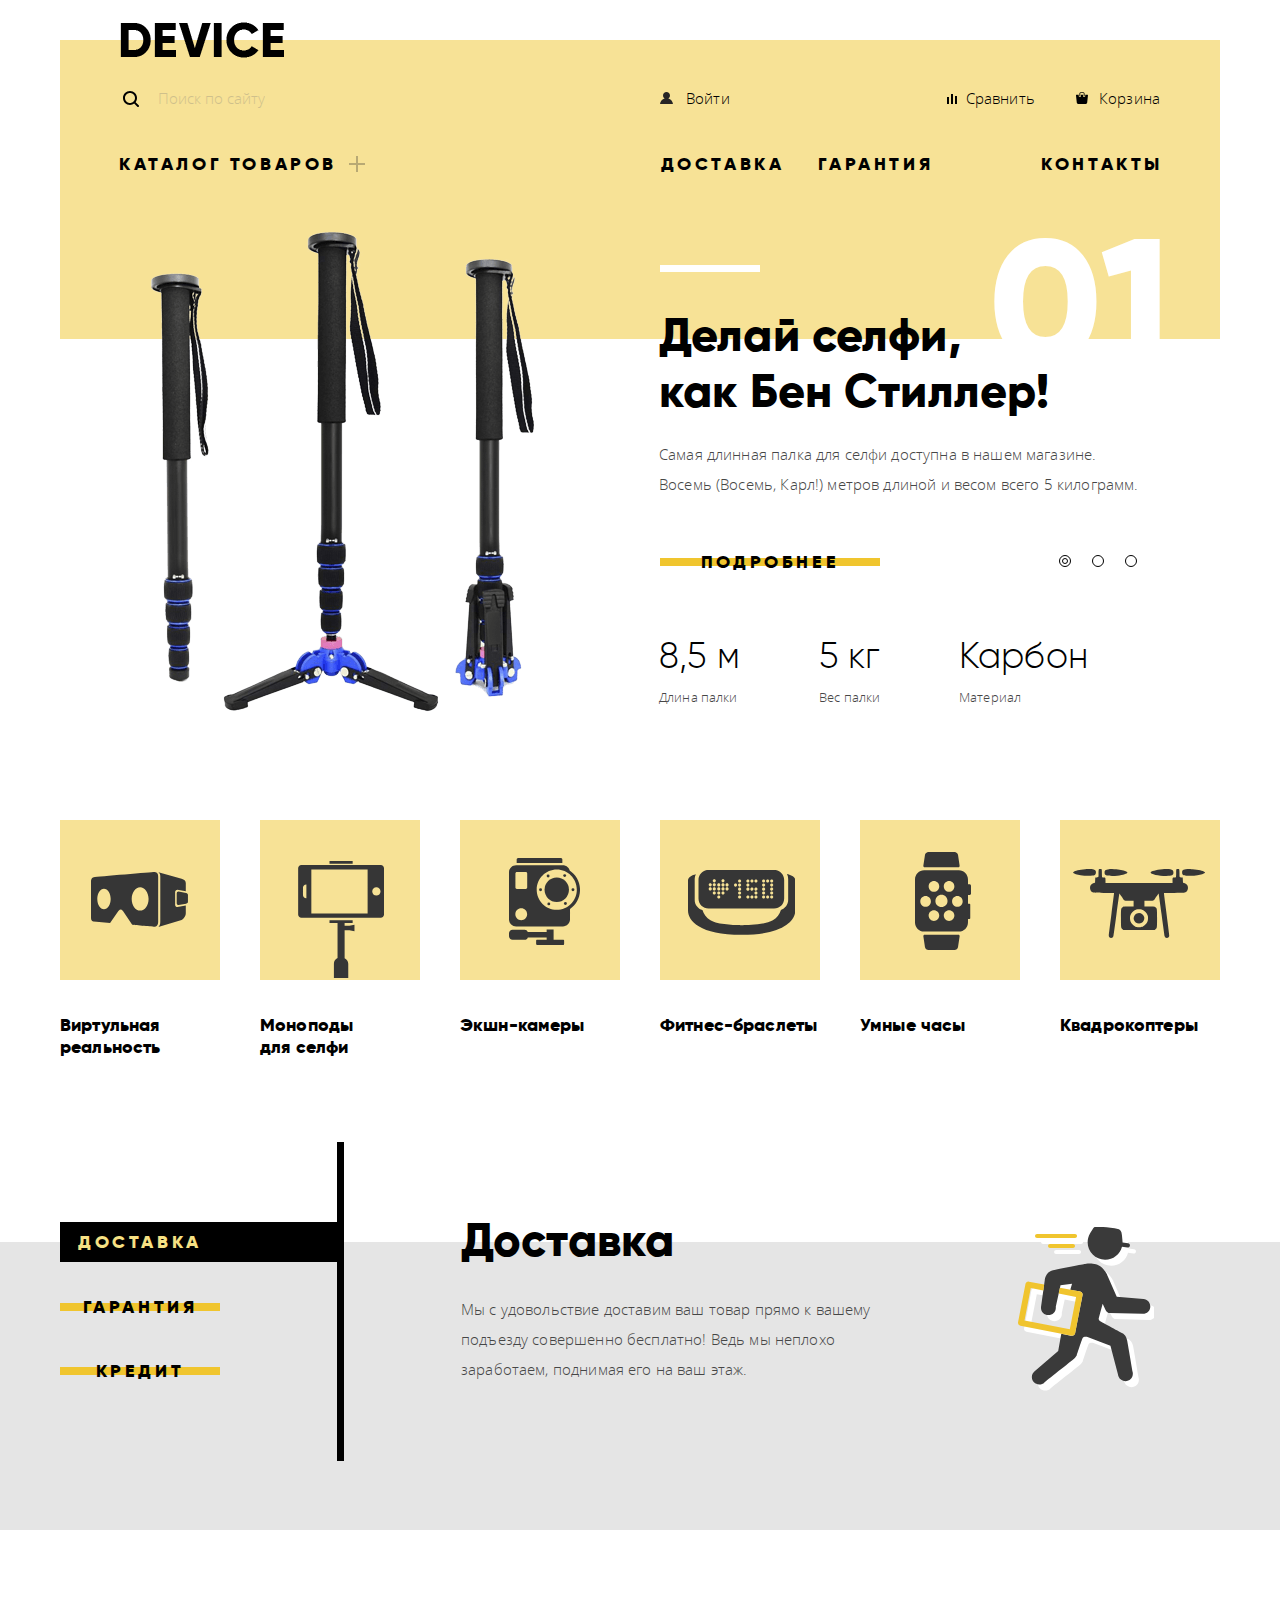
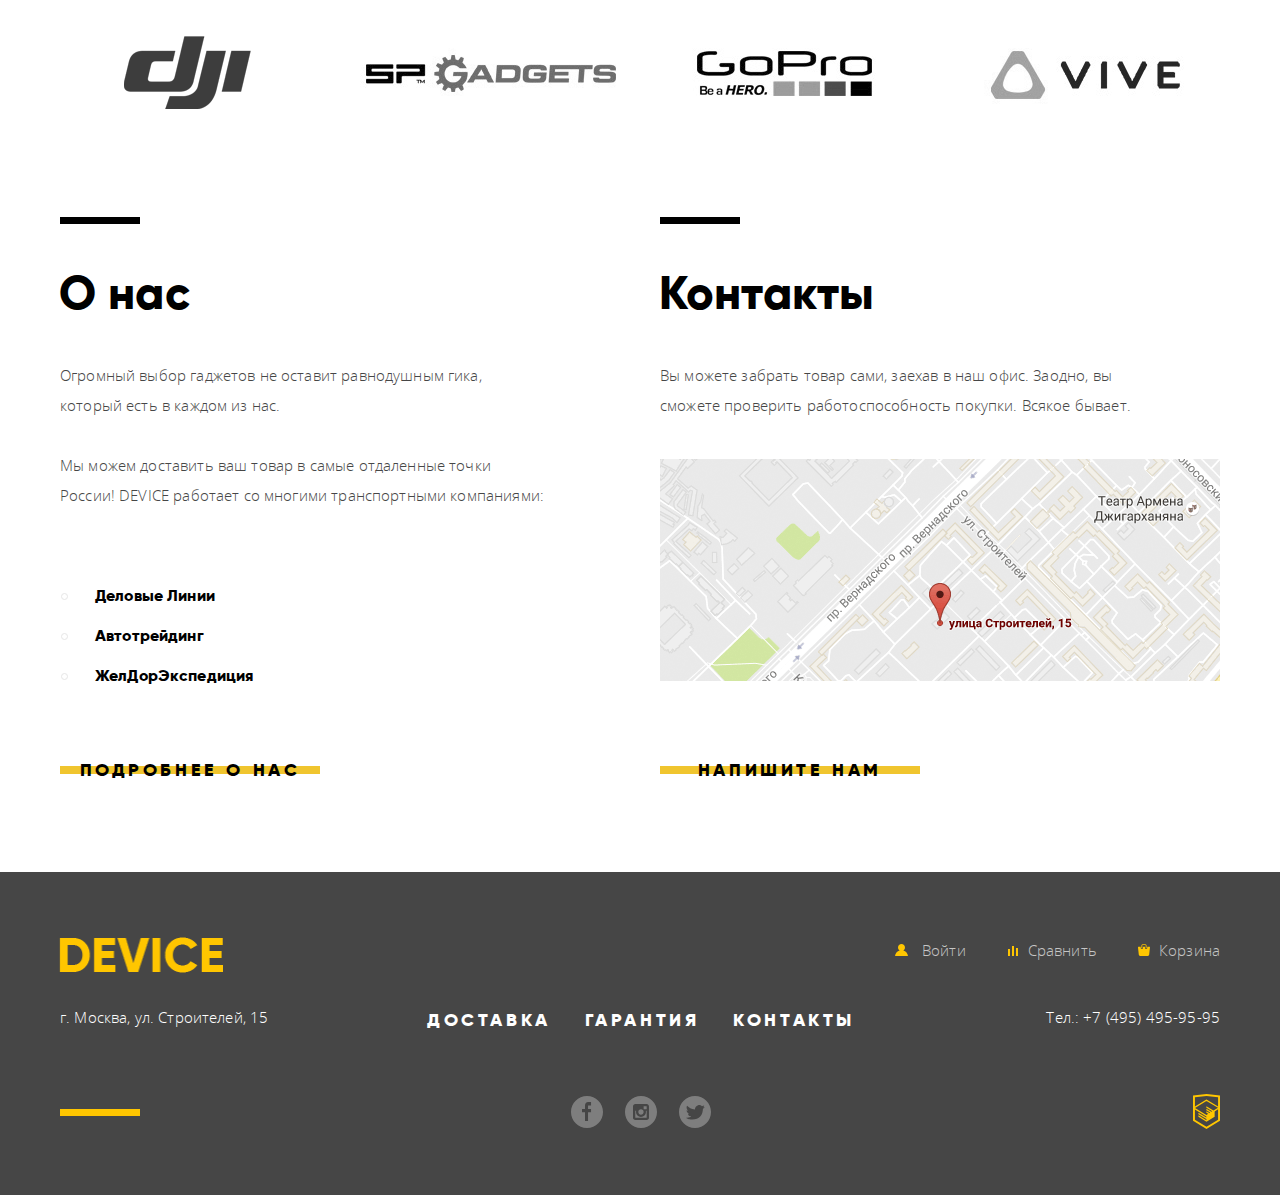
==== index.html @ 1c67ff30 "Merge branch 'master' of https://github.com/el-tumakov/301675-device" ====
<!DOCTYPE html>
<html lang="ru">
  <head>
    <meta charset="utf-8">
    <title>HTML Academy: Девайс</title>
    <link href="css/normalize.css" rel="stylesheet">
    <link href="css/style.css" rel="stylesheet">
  </head>
  <body>
  	<header class="main-header">
  		<div class="container">
  			<div class="logo-title">
  				<a><img src="img/logo.png" width="164" height="36" alt="Логотип компании Device"></a>
  			</div>
	  		<nav class="main-navigation">
	  			<div class="search-wrap">
		  			<form class="search" action="https://echo.htmlacademy.ru" method="post">
		  					<label class="search-label" for="search"><span class="visually-hidden ">Поиск по сайту</span></label>
		  					<input id="search" type="search" name="search" value="" placeholder="Поиск по сайту">
		  					<button class="button-search" type="submit">Найти</button>
		  			</form>
		  		</div>
	  			<ul class="user-menu">
	  				<li><a class="user-menu-link login-in" href="#">Войти</a></li>
	  				<li><a class="user-menu-link compare" href="#">Сравнить</a></li>
	  				<li><a class="user-menu-link basket" href="#">Корзина</a></li>
	  			</ul>
	  			<ul class="site-menu">
            <li class="site-menu-catalog">
              <a class="site-menu-link" href="#">Каталог товаров</a>
              <div class="submenu-wrap">
	              <ul class="submenu">
	                <li class="submenu-item submenu-item-vr">
	                  <a class="submenu-link" href="#">Виртульная реальность</a>
	                </li>
	                <li class="submenu-item submenu-item-fitnes">
	                  <a class="submenu-link" href="#">Фитнес браслеты</a>
	                </li>
	                <li class="submenu-item submenu-item-quadcopter">
	                  <a class="submenu-link" href="#">Квадрокоптеры</a>
	                </li>
	                <li class="submenu-item submenu-item-selfie">
	                  <a class="submenu-link" href="catalog.html">Моноподы для селфи</a>
	                </li>
	                <li class="submenu-item submenu-item-watch">
	                  <a class="submenu-link" href="#">Умные часы</a>
	                </li>
	                <li class="submenu-item submenu-item-camera">
	                  <a class="submenu-link" href="#">Экшн-камеры</a>
	                </li>
	              </ul>
	            </div>
	  				</li>
	  				<li><a class="site-menu-link" href="#">Доставка</a></li>
	  				<li><a class="site-menu-link" href="#">Гарантия</a></li>
	  				<li><a class="site-menu-link" href="#">Контакты</a></li>
	  			</ul>
	  		</nav>
	  	</div>
  	</header>
  	<main>
  		<div class="container">
	  		<h1 class="visually-hidden">Магазин электронных товаров Device</h1>
	  		<section class="slider">	  			
	  			<input class="visually-hidden slider-selfie-radio" type="radio" id="slider-selfie" name="slider-radio" checked>
	  			<input class="visually-hidden slider-fitness-radio" type="radio" id="slider-fitness" name="slider-radio">
	  			<input class="visually-hidden slider-quadcopter-radio" type="radio" id="slider-quadcopter" name="slider-radio">
	  			<div class="slider-controls">
		  			<label class="slider-selfie-label" for="slider-selfie">Монопод дял селфи</label>
	          <label class="slider-fitness-label" for="slider-fitness">Фитнес браслет</label>
	          <label class="slider-quadcopter-label" for="slider-quadcopter">Квадрокоптер</label>
          </div>
	  			<div class="slider-wrap slider-selfie">
		  			<h2 class="visually-hidden">Монопод для селфи</h2>
		  			<div class="slider-img ">
		  				<img class="slider-selfie-img" src="img/slider-1.png" width="384" height="486" alt="Монопод для селфи">
		  			</div>
		  			<div class="slider-content">
			 				<p class="slider-title">Делай селфи, <br>как Бен Стиллер!</p>
			 				<p class="slider-description">Самая длинная палка для селфи доступна в нашем магазине. Восемь (Восемь, Карл!) метров длиной и весом всего 5 килограмм.</p>
			  			<a class="button slider-more" href="#">Подробнее</a>
		  				<table class="slider-table">
		  					<tr class="slider-table-features">
		  						<td>8,5 м</td>
		  						<td>5 кг</td>
		  						<td>Карбон</td>
		  					</tr>
		  					<tr class="slider-table-title">
		  						<th>Длина палки</th>
		  						<th>Вес палки</th>
		  						<th>Материал</th>
		  					</tr>
		  				</table>
		  			</div>
		  		</div>
	  			<div class="slider-wrap slider-fitness">
		  			<h2 class="visually-hidden">Фитнесбраслет</h2>
		  			<div class="slider-img">
		  				<img class="slider-fitness-img" src="img/slider-2.png" width="345" height="485" alt="Фитнесбраслет">
		  			</div>
		  			<div class="slider-content">
		  				<p class="slider-title">Худеем <br>правильно!</p>
		  				<p class="slider-description">Мотивирующие фитнес-браслеты помогут найти в себе силы <br>не пропускать занятия и соблюдать диету.</p>
		  				<a class="button slider-more" href="#">Подробнее</a>
		  				<table class="slider-table">
		  					<tr class="slider-table-features">
		  						<td>48 часов</td>
		  					</tr>
		  					<tr class="slider-table-title">
		  						<th>Без подзарядки</th>
		  					</tr>
		  				</table>
		  			</div>
		  		</div>
	  			<div class="slider-wrap slider-quadcopter">
	  				<h2 class="visually-hidden">Квадрокоптер</h2>
	  				<div class="slider-img">
	  					<img class="slider-quadcopter-img" src="img/slider-3.png" width="526" height="334" alt="Квадрокоптер">
	  				</div>
	  				<div class="slider-content">
	  					<p class="slider-title">Пархает как бабочка, жалит как пчела!</p>
	  					<p class="slider-description">Этот обычный, на первый взгляд, квадрокоптер оснащен <br>мощным лазером, замаскированным под стандартную камеру.</p>
	  					<a class="button slider-more" href="#">Подробнее</a>
	  					<table class="slider-table">
	  						<tr class="slider-table-features">
	  							<td>800 м</td>
	  							<td>50 м</td>
	  						</tr>
	  						<tr class="slider-table-title">
	  							<th>Дальность полета</th>
	  							<th>Радиус поражения</th>
	  						</tr>
	  					</table>
	  				</div>
	  			</div>
	  		</section>
	  		<section class="popular">
	  			<h2 class="visually-hidden">Популярные товары</h2>
	  			<ul class="popular-list">
	  				<li><a class="popular-item popular-vr" href="#">Виртульная реальность</a></li>
	  				<li><a class="popular-item popular-selfie" href="catalog.html">Моноподы <br>для селфи</a></li>
	  				<li><a class="popular-item popular-camera" href="#">Экшн-камеры</a></li>
	  				<li><a class="popular-item popular-fitness" href="#">Фитнес-браслеты</a></li>
	  				<li><a class="popular-item popular-watch" href="#">Умные часы</a></li>
	  				<li><a class="popular-item popular-quadcopter" href="#">Квадрокоптеры</a></li>
	  			</ul>
	  		</section>
	  	</div>
	  	<section class="service">
	  		<div class="container">
		 			<h2 class="visually-hidden">Услуги</h2>
		 			<div class="service-wrap">
		 				<input class="visually-hidden service-delivery-radio" type="radio" id="service-delivery" name="service-radio" checked>
	  				<input class="visually-hidden service-warrantly-radio" type="radio" id="service-warrantly" name="service-radio">
	  				<input class="visually-hidden service-credit-radio" type="radio" id="service-credit" name="service-radio">
	  				<div class="service-list-wrap">
		  				<ul class="service-list">
			  				<li class="service-delivery-item"><label class="button delivery-link" for="service-delivery">Доставка</label></li>
		          	<li class="service-warrantly-item"><label class="button warrantly-link" for="service-warrantly">Гарантия</label></li>
		          	<li class="service-credit-item"><label class="button credit-link" for="service-credit">Кредит</label></li>
	          	</ul>
	          </div>
				 		<div class="service-content">
					 		<div class="delivery">
				  			<h3 class="service-title">Доставка</h3>
				 				<p class="service-text">Мы с удовольствие доставим ваш товар прямо к вашему подъезду совершенно бесплатно! Ведь мы неплохо заработаем, поднимая его на ваш этаж.</p>
				 			</div>
					  	<div class="warrantly">
				 				<h3 class="service-title">Гарантия</h3>
				 				<p class="service-text">Если из-за возгарания купленного у нас товара у вас сгорит дом — не переживайте, мы выдадим вам новый. <br>Товар, не дом, конечно же.</p>
				 			</div>
					  	<div class="credit">
				 				<h3 class="service-title">Кредит</h3>
				  			<p class="service-text">Залезть в долговую яму стало проще! Кредитные консультанты подберут для вас наиболее выгодные условия кредита. Выгодные для нашего банка, разумеется.</p>
				  		</div>
				  	</div>
			  	</div>
		  	</div>
			</section>
  		<section class="brands container">
	  			<ul class="brands-list">
	  				<li class="brands-item">
	  					<a class="brands-link" href="#">
	  						<img class="brands-img" src="img/brand-1.png" width="260" height="100" alt="Логотип 1 - черно-белый">
	  						<img class="brands-img" src="img/brand-1-hover.png" width="260" height="100" alt="Логотип 1 - цветной">
	  					</a>
	  				</li>
	  				<li class="brands-item">
	  					<a class="brands-link" href="#">
	  						<img class="brands-img" src="img/brand-2.png" width="260" height="100" alt="Логотип 2 - черно-белый">
	  						<img class="brands-img" src="img/brand-2-hover.png" width="260" height="100" alt="Логотип 2 - цветной">
	  					</a>
	  				</li>
	  				<li class="brands-item">
	  					<a class="brands-link" href="#">
	  						<img class="brands-img" src="img/brand-3.png" width="260" height="100" alt="Логотип 3 - черно-белый">
	  						<img class="brands-img" src="img/brand-3-hover.png" width="260" height="100" alt="Логотип 3 - цветной">
	  					</a>
	  				</li>
	  				<li class="brands-item">
	  					<a class="brands-link" href="#">
	  						<img class="brands-img" src="img/brand-4.png" width="260" height="100" alt="Логотип 4 - черно-белый">
	  						<img class="brands-img" src="img/brand-4-hover.png" width="260" height="100" alt="Логотип 4 - цветной">
	  					</a>
	  				</li>
	  			</ul>
  		</section>
  		<div class="container info">
  			<div class="about-wrap">
		  		<section class="about">
		  			<h2 class="info-title">О нас</h2>
		  			<p class="info-text">Огромный выбор гаджетов не оставит равнодушным гика, который есть в каждом из нас.</p>
		  			<p class="info-text">Мы можем доставить ваш товар в самые отдаленные точки России! DEVICE работает со многими транспортными компаниями:</p>
		  			<ul class="transport-list">
		  				<li>Деловые Линии</li>
		  				<li>Автотрейдинг</li>
		  				<li>ЖелДорЭкспедиция</li>
		  			</ul>
		  			<a class="button info-button" href="#">Подробнее о нас</a>
		  		</section>
		  	</div>
		  	<div class="contacts-wrap">
		  		<section class="contacts">
		  			<h2 class="info-title">Контакты</h2>
		  			<p class="info-text">Вы можете забрать товар сами, заехав в наш офис. Заодно, вы сможете проверить работоспособность покупки. Всякое бывает.</p>
		  			<a class="contacts-map" href="https://yandex.ru/maps"><img src="img/map.png" width="560" height="222" alt="Местоположение магазина на карте"></a>
		  			<a class="button info-button" href="#">Напишите нам</a>
		  		</section>
		  	</div>
	  	</div>
  	</main>
  	<footer class="main-footer">
  		<div class="container">
  			<div class="footer-top">
  				<div class="logo-title">
		  			<a><img src="img/logo-footer.png" width="164" height="36" alt="Логотип компании Device"></a>
		  		</div>
		  		<ul class="footer-user-menu">
		  				<li><a class="footer-login-link" href="#">Войти</a></li>
		  				<li><a class="footer-compare" href="#">Сравнить</a></li>
		  				<li><a class="footer-basket" href="#">Корзина</a></li>
		  		</ul>
		  	</div>
				<div class="footer-middle">	
		  		<p class="footer-contacts">г. Москва, ул. Строителей, 15</p>
		  		<ul class="footer-menu">
		  			<li><a href="#">Доставка</a></li>
		  			<li><a href="#">Гарантия</a></li>
		  			<li><a href="#">Контакты</a></li>
		  		</ul>
		  		<p class="footer-phone">Тел.: +7 (495) 495-95-95</p>
		  	</div>
		  	<div class="footer-bottom">
		  		<ul class="footer-social">
		  			<li><a class="social-button social-fb" href="#"><span class="visually-hidden">Фейсбук</span></a></li>
		  			<li><a class="social-button social-instagramm" href="#"><span class="visually-hidden">Инстагр</span></a></li>
		  			<li><a class="social-button social-twitter" href="#"><span class="visually-hidden">Твиттер</span></a></li>
		  		</ul>
		  		<a class="copyright" href="https://htmlacademy.ru/intensive/htmlcss"><img class="copyright" src="img/logo-html.svg" width="27" height="35" alt="Логотип HTML Academy"></a>
		  	</div>
		  </div>
	  </footer>
  	<section class="popup write-us">
  		<h2 class="visually-hidden">Обратная связь</h2>
  			<form class="write-us-form">
  				<p class="write-us-item">
  					<label for="name">Ваше имя:</label>
  					<input id="name" type="text" name="name" value="" placeholder="Представьтесь, пожалуйста">
  				</p>
  				<p class="write-us-item">
  					<label for="e-mail">Ваш e-mail:</label>
  					<input id="e-mail" type="email" name="email" value="" placeholder="Для отправки ответа">
  				</p>
  				<p class="write-us-item write-us-textarea">
  					<label for="content">Текст письма:</label>
  					<textarea id="content" name="content" placeholder="В свободной форме"></textarea>
  				</p>
  				<button class="button" type="submit"><span>Отправить</span></button>
  			</form>
  		<button class="popup-close"><span class="visually-hidden">Закрыть</span></button>
  	</section>
  	<section class="popup map">
  		<img class="map-fullsize" src="img/map-big.jpg" width="960" height="559" alt="Местоположение магазина на карте">
  		<button class="popup-close"><span class="visually-hidden">Закрыть</span></button>
  	</section>
  </body>
</html>
---- css/style.css ----
@font-face {
	font-family: "Gilroy";
	font-weight: normal;
	font-style: normal;
	src:
		local("Gilroy Light"),
		url("../fonts/gilroylight.woff2") format("woff2");
}

@font-face {
	font-family: "Gilroy";
	font-weight: 700;
	font-style: normal;
	src:
		local("Gilroy ExtraBold"),
		url("../fonts/gilroyextrabold.woff2") format("woff2");
}

@font-face {
	font-family: "Open Sans";
	font-weight: 300;
	font-style: normal;
	src:
		local("Open Sans Light"),
		url("../fonts/opensanslight.woff2") format("woff2");
}

@font-face {
	font-family: "Open Sans";
	font-weight: normal;
	font-style: normal;
	src:
		local("Open Sans"),
		url("../fonts/opensans.woff2") format("woff2");
}

html,
body {
	width: 100%;
}

body {
	margin: 0;
	padding: 0;

	font-family: "Open Sans", "Arial", sans-serif;
	font-size: 15px;
	line-height: 30px;
	letter-spacing: 0.01em;
	color: #464646;
	font-weight: 300;

	background-color: #ffffff;
}

a {
	text-decoration: none;
}

.visually-hidden:not(:focus):not(:active),
input[type="checkbox"].visually-hidden,
input[type="radio"].visually-hidden {
  position: absolute;

  width: 1px;
  height: 1px;
  margin: -1px;
  border: 0;
  padding: 0;

  white-space: nowrap;

  clip-path: inset(100%);
  clip: rect(0 0 0 0);
  overflow: hidden;
}

.container {
	width: 1160px;
	margin: 0 auto;
}

.content-container {
	width: 1040px;
	margin: 0 auto;
}

.main-header {
	margin-top: 22px;
	margin-left: 10px;
	margin-right: 10px;
}

.main-navigation {
	display: flex;
	flex-wrap: wrap;
	justify-content: space-between;
	align-items: flex-start;
	align-content: flex-start;
	min-height: 168px;
	padding: 0 60px;

	line-height: 36px;
	color: black;

	background-color: #f7e296;
}

.logo-title {
	width: 164px;
	height: 36px;
	margin-left: 60px;
}

.main-header .logo-title::before {
	content: "";

	position: absolute;
	z-index: -1;

	width: 1160px;
	height: 18px;
	margin-top: 18px;
	margin-left: -60px;

	background-color: #f7e296;
}

.logo-title a:hover {
	opacity: 0.6;
}

.logo-title a:active {
	opacity: 0.3;
}

.search-wrap {
	position: relative;

	display: flex;
	align-items: center;
	width: 440px;
	margin-top: 15px;
}

.search {
	position: relative;
}

.search-label::before {
	content: "";

	position: absolute;
	top: 18px;

	width: 16px;
	height: 16px;
	margin-right: 20px;
	margin-left: 3px;
	padding: 0;

	line-height: 36px;

	background-image: url("../img/search.svg");
	background-repeat: no-repeat;
}

.button-search::after {
	content: "";

	position: absolute;
	bottom: 0;
	left: 0;

	width: 99%;
	height: 2px;

	background-color: #000000;
}

.search input {
	width: 312px;
	height: 49px;
	margin-left: 38px;
	padding: 0;

	font: inherit;

	background-color: transparent;
	border: 0;
	outline: 0;
	opacity: 0.3;
}

.search input:hover {
	opacity: 0.6;
}

.search input:focus {
	opacity: 1;
}

.button-search {
	display: none;
	width: 85px;
	height: 49px;

	font: inherit;
	line-height: 36px;
	color: #000000;

	background-color: transparent;
	border: 2px solid #000000;
	cursor: pointer;
}

.button-search:hover {
	color: #ffffff;

	background-color: #000000;
}

.button-search:active {
	color: rgba(255, 255, 255, 0.3);
}

.search input:focus + .button-search {
	display: inline-block;

	vertical-align: top;
}

.user-menu,
.site-menu,
.submenu {
	list-style: none;
}

.user-menu {
	display: flex;
	flex-wrap: wrap;
	align-items: center;
	width: 500px;
	margin-top: 22px;
	margin-bottom: 0;
	padding: 0;
}

.user-menu li {
	position: relative;
	padding-left: 26px;
	margin-right: 38px;
}

.user-menu li:first-child {
	margin-right: auto;
	margin-left: 0;
}

.user-menu li:last-child {
	margin-right: 0;
}

.user-menu .user-item-exit {
	padding: 0;
	margin-left: -38px;
	margin-right: auto;
}

.login-in::before,
.compare::before,
.basket::before {
	content: "";

	position: absolute;

	width: 13px;
	height: 13px;

	background-repeat: no-repeat;
}

.login-in::before {
	top: 12px;
	left: 0;

	background-image: url("../img/user.svg");
}

.compare::before {
	top: 14px;
	left: 7px;

	background-image: url("../img/compare.svg");
}

.basket::before {
	top: 12px;
	left: 3px;

	background-image: url("../img/cart.svg");
}

.login-out {
	opacity: 0.3;
}

.site-menu {
	display: flex;
	flex-wrap: wrap;
	flex-basis: 1040px;
	width: 1040px;
	margin-top: 24px;
	padding: 0;
}

.site-menu .site-menu-catalog {
	position: relative;

	margin-left: -1px;
	margin-right: auto;
}

.site-menu > li {
	margin-right: 34px;
}

.site-menu > li:last-child {
	margin-left: 74px;
	margin-right: -3px;
}

.site-menu-link {
	font-family: "Gilroy", "Arial", sans-serif;
	font-size: 18px;
	line-height: 1.2;
	letter-spacing: 0.2em;
	color: #000000;
	font-weight: 700;
	text-transform: uppercase;
	text-align: end;
}

/*Решил нарисовать, а то знак плюса по-разному в браузерах отображается*/
.site-menu-catalog a::before,
.site-menu-catalog a::after {
	content: "";

	position: absolute;
	top: 10px;
	right: -28px;

	width: 16px;
	height: 16px;
	background-image: linear-gradient(
		to bottom,
		transparent 7px,
		#b8a974 7px,
		#b8a974 9px,
		transparent 9px);
}

.site-menu-catalog a::after {
	transform: rotate(90deg);
}

.submenu-wrap {
	position: absolute;
	left: -59px;

	display: none;
	width: 1160px;
	min-height: 157px;
	padding: 0;

	background-color: #f7e296;
	overflow: hidden;
}

.submenu {
	display: flex;
	flex-wrap: wrap;
	align-content: flex-start;
	width: 640px;
	margin-top: 15px;
	padding-left: 60px;
}

.submenu-item-vr,
.submenu-item-selfie,
.submenu-item-camera {
	width: 240px;
}

.submenu-item-fitnes,
.submenu-item-watch {
	width: 200px;
}

.user-menu-link,
.site-menu-link,
.submenu-link {
	color: #000000;
}

.user-menu-link:hover,
.site-menu-link:hover,
.submenu-link:hover {
	opacity: 0.6;
}

.user-menu-link:active,
.site-menu-link:active,
.submenu-link:active {
	opacity: 0.3;
}

.site-menu-catalog:hover .submenu-wrap,
.site-menu-link:focus + .submenu-wrap {
	z-index: 1;

	display: block;
}

.page-title,
.slider-title,
.service-title,
.info-title,
.info h2 {
	font-family: "Gilroy", "Arial", sans-serif;
	font-size: 47px;
	line-height: 1.2;
	color: #000000;
	font-weight: 700;
}

.slider {
	position: relative;
	width: 1160px;
	min-height: 508px;
}

.slider::before {
	content: "";

	position: absolute;
	z-index: -1;

	width: 1160px;
	height: 113px;

	background-color: #f7e296;
}

.slider::after {
	content: "";

	position: absolute;
	top: 39px;
	right: 460px;

	width: 100px;
	height: 7px;

	background-color: #ffffff;
}

.slider-wrap {
	display: none;
	align-items: flex-start;
}

.slider-selfie::before,
.slider-fitness::before,
.slider-quadcopter::before {
	position: absolute;
	top: -13px;
	right: 46px;
	z-index: -1;

	font-family: "Gilroy", "Arial", sans-serif;
	font-size: 179.2px;
	line-height: 179.2px;
	letter-spacing: 0.01em;
	color: #ffffff;
	font-weight: 700;
}

.slider-selfie::before {
	content: "01"
}

.slider-fitness::before {
	content: "02"
}

.slider-quadcopter::before {
	content: "03"
}

.slider-img {
	width: 599px;
}

.slider-selfie-img {
	width: 384px;
	height: 486px;
	margin-top: 2px;
	margin-left: 90px;
}

.slider-fitness-img {
	width: 345px;
	height: 485px;
	margin-top: 14px;
	margin-left: 116px;
}

.slider-quadcopter-img {
	width: 526px;
	height: 334px;
	margin-top: 67px;
	margin-left: 31px;
}

.slider-content {
	width: 560px;
}

.slider-title {
	margin-top: 81px;
	margin-bottom: 0;
}

.slider-description {
	width: 481px;
	margin-top: 19px;
	margin-bottom: 0;
	padding: 0;
}

.button {
	display: inline-block;
	min-height: 30px;
	padding-top: 10px; 

	font-family: "Gilroy", "Arial", sans-serif;
	font-size: 18px;
	line-height: 1.2;
	letter-spacing: 0.2em;
	color: #000000;
	font-weight: 700;
	text-transform: uppercase;
	text-align: center;
	vertical-align: top;

	background-image: linear-gradient(to bottom, 
		transparent 40%, 
		#f0c52e 40%, 
		#f0c52e 60%, 
		transparent 60%);
}

.button:hover {
	background: #f0c52e;
}

.button:active {
	color: rgba(0, 0, 0, 0.3);
}

.slider-more {
	min-width: 220px;
	margin-top: 43px;
	margin-left: 1px;
}

.slider-table {
	margin-top: 53px;
	margin-bottom: 0;

	border-collapse: collapse;
}

.slider-table-features {
	font-family: "Gilroy", "Arial", sans-serif;
	font-size: 36px;
	line-height: 1.2;
	color: #000000;
	font-weight: normal;
}

.slider-table-features td {
	width: 160px;
	padding: 0;
}

.slider-table-features td:nth-child(2) {
	width: 140px;
}


.slider-table-title th {
	padding: 9px 0 0 0;

	font-size: 13px;
	line-height: 20px;
	font-weight: 300;
	text-align: left;
}

.slider-controls {
	position: absolute;
	bottom: 167px;
	right: 83px;

	display: flex;
	justify-content: space-between;
	width: 78px;
}

.slider-controls label {
	position: relative;

	width: 10px;
	height: 10px;

	font-size: 0;

	background-color: transparent;
	border: 1px solid #000000;
	border-radius: 50%;
}

.slider-controls label:hover {
	cursor: pointer;
}

.slider-controls label::before {
	content: "";

	position: absolute;
	top: 2px;
	left: 2px;

	display: none;
	width: 4px;
	height: 4px;

	border: 1px solid #000000;
	border-radius: 50%;

}

.slider-selfie-radio:checked ~ .slider-controls .slider-selfie-label::before,
.slider-fitness-radio:checked ~ .slider-controls .slider-fitness-label::before,
.slider-quadcopter-radio:checked ~ .slider-controls .slider-quadcopter-label::before {
	display: block;
}

.slider-selfie-radio:checked ~ .slider-selfie,
.slider-fitness-radio:checked ~ .slider-fitness,
.slider-quadcopter-radio:checked ~ .slider-quadcopter {
	display: flex;
}

.page-title-wrap {
	margin-left: 60px;
	margin-top: 32px;
}

.page-title {
	margin-bottom: 0;
}

.breadcrumbs {
	display: flex;
	margin-top: 16px;
	margin-bottom: 0;
	padding: 0;

	list-style: none;
}

.breadcrumbs li {
	position: relative;

	margin-right: 37px;
}

.breadcrumbs li:not(:first-child)::before {
	content: "";

	position: absolute;
	top: 15px;
	left: -23px;
	
	width: 4px;
	height: 4px;

	background-color: transparent;
	border-right: 1px solid #000000;
	border-bottom: 1px solid #000000;

	transform: rotate(-45deg);
}

.breadcrumbs a {
	font-size: 14px;
	line-height: 36px;
	color: rgba(0, 0, 0, 0.3);
	font-weight: 300;
}

.breadcrumbs a:hover {
	color: rgba(0, 0, 0, 0.6);
}

.breadcrumbs a:active {
	color: rgba(0, 0, 0, 0.1);
}

.box-title {
	margin: 0;

	font-family: "Gilroy", "Arial", sans-serif;
	font-size: 16px;
	line-height: 1.2;
	letter-spacing: 0.2em;
	color: #000000;
	font-weight: 700;
	text-transform: uppercase;
}

.catalog-wrap {
	position: relative;

	display: flex;
	min-height: 1287px;
	margin-top: 38px;
}

.catalog-wrap::before {
	content: "";

	position: absolute;
	top: 1px;
	z-index: -1;

	width: 100%;
	height: 70px;

	background-color: rgba(0, 0, 0, 0.08);
}

.filter {
	display: flex;
	flex-direction: column;
	align-items: flex-end;
	flex-grow: 1;
	flex-basis: 328px;

	background-color: rgba(0, 0, 0, 0.08);
}

.filter-wrap {
	display: flex;
	flex-direction: column;
	align-items: flex-start;
	width: 328px;
}

.filter-item {
	width: 200px;
	margin-left: 60px;
}

.filter-title-wrap {
	display: flex;
	align-items: center;
	min-height: 70px;
}

.filter-price {
	min-height: 140px;
	margin-top: 70px;
}

.filter-color {
	min-height: 285px;
}

.filter-bluetooth {
	min-height: 126px;
}

.filter-button {
	display: inline-block;
	min-height: 40px;
	min-width: 200px;
	margin-top: 31px;
	padding: 0;

	vertical-align: top;

	cursor: pointer;
}

.filter-form .filter-button:hover {
	background-color: #f0c52e;
}

.filter-line {
	height: 2px;
	margin: 0;

	background-color: #000000;
	border: none;
}

.filter-form {
	padding-right: 1px;
}

.filter-fieldset {
	margin-top: 12px;
	padding: 0;

	border: 0;
}

.fieldset-wrap {
	position: relative;

	display: flex;
	flex-direction: column;
}

.filter-input,
.filter-label {
	cursor: pointer;
}

.filter-item-title {
	position: relative;
	left: -3px;

	font-family: "Gilroy", "Arial", sans-serif;
	font-size: 18px;
	line-height: 1.2;
	color: #000000;
	font-weight: 700;
}

.filter-label {
	font: inherit;
	font-size: 14px;
	line-height: 40px;
	color: #000000;
	font-weight: 300;
}

.filter-checkbox-title,
.filter-radio-title {
	margin-left: 36px;
}

.filter-checkbox-title:first-of-type,
.filter-radio-title:first-of-type {
	margin-top: 19px;
}

.filter-checkbox-title::before {
	content: "";

	position: absolute;
	left: -4px;

	margin-top: 8px;
	width: 19px;
	height: 19px;

	background-color: transparent;
	border: 2px solid #000000;
	border-radius: 3px;
}

.filter-checkbox:checked + .filter-checkbox-title::after {
	content: "";

	position: absolute;
	left: 1px;

	margin-top: 9px;
	width: 17px;
	height: 7px;

	background-color: transparent;
	border-left: 4px solid #000000;
	border-bottom: 4px solid #000000;
	border-radius: 0px;

	transform: rotate(-45deg);
}

.filter-radio-title::before {
	content: "";

	position: absolute;
	left: -4px;

	margin-top: 6px;
	width: 17px;
	height: 17px;

	background-color: transparent;
	border: 4px solid #000000;
	border-radius: 50%;
}

.filter-radio-item:checked + .filter-radio-title::after {
	content: "";

	position: absolute;
	left: 4px;

	margin-top: 14px;
	width: 9px;
	height: 9px;

	background-color: #000000;
	border-radius: 50%;
}

.filter-checkbox-title:hover::before,
.filter-checkbox-title:hover::after,
.filter-radio-title:hover::before,
.filter-radio-title:hover::after {
	opacity: 0.6;
}

.filter-input:disabled + .filter-label {
	opacity: 0.25;
}

.catalog {
	display: flex;
	flex-direction: column;
	margin-left: 72px;
	flex-grow: 1;
	flex-basis: 760px;
}

.catalog-sort {
	display: flex;
	justify-content: space-between;
	align-items: center;
	width: 760px;
	min-height: 70px;
}

.sort-list {
	display: flex;
	flex-wrap: wrap;

	width: 560px;
	margin: 0;
	padding: 0;

	list-style: none;
}

.sort-list-link {
	font-size: 14px;
	line-height: 18px;
	color: #000000;
	font-weight: 300;
	opacity: 0.3;
}

.sort-list-link:hover {
	opacity: 0.6;
}

.sort-list-link:active {
	opacity: 1;
}

.sort-ending {
	opacity: 0.2;
}

.sort-ending:hover {
	opacity: 0.4;
}

.sort-link-current {
	opacity: 1;
}

.sort-up {
	position: relative;
	bottom: 14px;

	width: 0;
	height: 0;
	margin-right: 18px;

	border-bottom: 10px solid #000000;
	border-left: 6px solid transparent;
	border-right: 6px solid transparent;
}

.sort-down {
	position: relative;
	top: 15px;

	width: 0;
	height: 0;

	border-top: 10px solid #000000;
	border-left: 6px solid transparent;
	border-right: 6px solid transparent;
}

.sort-list li:not([class*="ending"]) {
	margin-right: 30px;
}

.sort-popularity {
	margin-right: 0;
}

.sort-type {
	margin-right: 0;
}

.sort-price {
	margin-left: 1;	
}

.sort-item-up {
	margin-left: auto;
}

.catalog-content {
	display: flex;
	flex-wrap: wrap;
	width: 760px;
}

.catalog-list {
	display: flex;
	flex-wrap: wrap;
	justify-content: space-between;
	padding: 0;

	list-style: none;
}

.catalog-item {
	display: flex;
	flex-wrap: wrap;
	justify-content: space-between;
	align-content: flex-start;
	width: 360px;
	margin-top: 53px;
}

.catalog-item-image {
	position: relative;
}

.catalog-item-image img {
	width: 360px;
	height: 380px;
}

.catalog-buttons-hidden {
	position: absolute;
	top: 172px;
	left: 81px;

	display: flex;
	flex-direction: column;
	justify-content: center;
	align-items: center;
	opacity: 0;
}

.catalog-buttons-hidden .button {
	min-width: 200px;
}

.catalog-item-image:hover .catalog-buttons-hidden {
	opacity: 1;
}

.catalog-item-image:hover img {
	opacity: 0.7;
}

.catalog-item h3 {
	order: 1;
	width: 280px;
	margin: 25px 0 0 0;
	line-height: 10px;
}

.catalog-item-title {
	font-family: "Gilroy", "Arial", sans-serif;
	font-size: 18px;
	line-height: 1.2;
	color: #000000;
	font-weight: 700;
}

.add-compare {
	margin-top: 6px;

	font-size: 13px;
	line-height: 36px;
	color: #000000;
	font-weight: 300;
	opacity: 0.5;
}

.add-compare:hover {
	opacity: 1;
}

.add-compare:active {
	opacity: 0.2;
}

.catalog-item-price {
	order: 2;

	margin-top: 26px;

	font-family: "Gilroy", "Arial", sans-serif;
	font-size: 16px;
	line-height: 1.2;
	color: #464646;
	font-weight: normal;
}

.pagination {
	display: flex;
	margin-top: 23px;
	margin-bottom: 77px;
	width: 760px;
}

.pagination-list {
	display: flex;
	flex-wrap: wrap;
	justify-content: space-between;
	margin: 0;
	padding: 0;
	width: 100%;
	min-height: 70px;

	list-style: none;

	background-color: #ebebeb;
}

.pagination-number {
	display: flex;
	flex-wrap: wrap;
	align-items: center;
	padding: 0;

	list-style: none;
}

.pagination-back,
.pagination-forward,
.pagination-number-list {
	display: flex;
	flex-wrap: wrap;
	justify-content: center;
	align-items: center;
	min-width: 126px;
}

.pagination a {
	font-family: "Gilroy", "Arial", sans-serif;
	font-size: 16px;
	line-height: 1.2;
	letter-spacing: 0.2em;
	font-weight: 700;
	text-transform: uppercase;
}

.pagination-number-item:not(:last-of-type) {
	margin-right: 28px;
}

.pagination-number-link {
	color: rgba(0, 0, 0, 0.3);
}

.pagination-number-link:hover {
	color: rgba(0, 0, 0, 0.6);
}

.pagination-number-link:active {
	color: #000000;
}

.pagination-back a,
.pagination-forward a{
	color: #000000;
}

.pagination-back a:active,
.pagination-forward a:active {
	color: rgba(0, 0, 0, 0.3);
}

.pagination-back:hover,
.pagination-forward:hover {
	background-color: #d9d9d9;
}

.pagination-back:active,
.pagination-forward:active {
	color: rgba(0, 0, 0, 0.3);
}

.pagination-item-current {
	color: #000000;
}

.popular {
	min-height: 250px;
}

.popular-list {
	display: flex;
	flex-wrap: wrap;
	justify-content: space-between;
	margin: 86px 0 0 0;
	padding: 0;

	list-style: none;
}

.popular-list li {
	width: 160px;
}

.popular-item {
	display: block;

	font-family: "Gilroy", "Arial", sans-serif;
	font-size: 18px;
	line-height: 1.2;
	color: #000000;
	font-weight: 700;
}

.popular-item::before {
	content: "";

	display: block;
	width: 160px;
	height: 160px;
	margin-bottom: 35px;

	background-color: #f7e296;
	background-repeat: no-repeat;
	background-position: 50% 50%;
}

.popular-vr::before {
	background-image: url("../img/popular-1.svg");
	background-position: 31px 52px;
}

.popular-selfie::before {
	background-image: url("../img/popular-2.svg");
	background-position: 38px 41px;
}

.popular-camera::before {
	background-image: url("../img/popular-3.svg");
	background-position: 49px 38px;
}

.popular-fitness::before {
	background-image: url("../img/popular-4.svg");
	background-position: 28px 50px;
}

.popular-watch::before {
	background-image: url("../img/popular-5.svg");
	background-position: 55px 32px;
}

.popular-quadcopter::before {
	background-image: url("../img/popular-6.svg");
	background-position: 13px 49px;
}

.popular-item:hover::before {
	background-color: #f0c52e;
}

.popular-item:active {
	opacity: 0.3;
}

.service {
	position: relative;
}

.service::before {
	content: "";

	position: absolute;
	top: 30px;
	z-index: -1;
	
	width: 100%;
	height: 100%;
	
	background-color: #e5e5e5;
}

.service-wrap {
	display: flex;
	min-height: 288px;
	margin-top: 142px;
}

.service-list-wrap {
	display: flex;
	flex-direction: column;
}

.service-list {
	position: relative;

	display: flex;
	flex-direction: column;
	justify-content: space-between;
	width: 280px;
	min-height: 169px;
	margin: 10px 121px 0 0;
	padding: 0;

	list-style: none;
}

.service-list::before {
	content: "";

	position: absolute;
	top: -80px;
	right: -4px;

	width: 7px;
	height: 319px;

	background-color: #000000;
}

.service-list li {
	min-height: 40px;
}

.service-list .button {
	min-width: 160px;
	vertical-align: bottom;

	text-transform: uppercase;

	cursor: pointer;
}

.service-delivery-radio:checked ~ .service-list-wrap .service-delivery-item,
.service-warrantly-radio:checked ~ .service-list-wrap .service-warrantly-item,
.service-credit-radio:checked ~ .service-list-wrap .service-credit-item {
	background-color: #000000;
}

.service-delivery-radio:checked ~ .service-list-wrap .delivery-link,
.service-warrantly-radio:checked ~ .service-list-wrap .warrantly-link,
.service-credit-radio:checked ~ .service-list-wrap .credit-link {
	color: #f7e184;

	background-color: #000000;
	background-image: none;
	opacity: 1;
}

.service-list .button:active {
	color: #f7e184;

	background-color: #000000;
	background-image: none;
	opacity: 1;
}

.delivery,
.warrantly,
.credit {
	position: relative;

	display: none;
	width: 700px;
}

.delivery::before {
	content: "";

	position: absolute;
	top: 15px;
	right: 7px;

	width: 136px;
	height: 164px;

	background-image: url(../img/delivery.svg);
	background-repeat: no-repeat;
}

.warrantly::before {
	content: "";

	position: absolute;
	top: -9px;
	right: -13px;

	width: 171px;
	height: 195px;

	background-image: url(../img/warrantly.svg);
	background-repeat: no-repeat;
}

.credit::before {
	content: "";

	position: absolute;
	top: -9px;
	right: 11px;

	width: 156px;
	height: 188px;

	background-image: url(../img/credit.svg);
	background-repeat: no-repeat;
}

.service-title {
	margin: 0;
}

.service-text {
	width: 435px;
	margin-top: 26px;
}

.service-delivery-radio:checked ~ .service-content .delivery,
.service-warrantly-radio:checked ~ .service-content .warrantly,
.service-credit-radio:checked ~ .service-content .credit {
	display: block;
}

.brands {
	min-height: 100px;
	margin-top: 124px;
}

.brands-list {
	display: flex;
	flex-wrap: wrap;
	justify-content: space-between;
	margin: 0;
	padding: 0;

	list-style: none;
}

.brands-item {
	width: 260px;
	height: 100px;
}

.brands-link {
	position: relative;

	display: block;
}

.brands-img {
	position: absolute;
}

.brands-img:last-child {
	display: none;
}

.brands-item:hover .brands-img:last-child {
	display: block;
}

.info {
	position: relative;

	display: flex;
	margin-top: 117px;
}

.about-wrap,
.contacts-wrap {
	display: flex;
	flex-direction: column;
}

.about,
.contacts {
	display: flex;
	flex-direction: column;
	align-items: flex-start;
	min-height: 549px;
}

.about {
	width: 600px;
}

.contacts {
	width: 560px;
}

.about::before,
.contacts::before {
	content: "";

	position: absolute;
	top: -24px;

	width: 80px;
	height: 7px;
	background-color: #000000;
}

.about::before {
	left: 0;
}

.contacts::before {
	left: 600px;
}

.info-title,
.info h2 {
	margin-top: 24px;
	margin-bottom: 24px;
	margin-left: -1px;
}

.about .info-text,
.info p {
	width: 485px;
}

.transport-list,
.info ul {
	margin-top: 51px;
	margin-bottom: auto;
	padding: 0;

	font-family: "Gilroy", "Arial", sans-serif;
	font-size: 16px;
	line-height: 40px;
	color: #000000;
	font-weight: 700;

	list-style: none;
}

.transport-list li {
	position: relative;

	padding-left: 35px;
}

.transport-list li::before {
	content: "";

	position: absolute;
	top: 17px;
	left: 1px;

	width: 5px;
	height: 5px;

	background-color: transparent;
	border: 1px solid #e6e6e6;
	border-radius: 50%;
}

.contacts-map {
	margin-top: 24px;
}

.info-button {
	min-width: 260px;
	margin-top: auto;
	margin-bottom: 0;
}

.main-footer {
	min-height: 323px;
	margin-top: 82px;

	color: #ffffff;

	background-color: #464646;
}

.footer {
	margin: 0;
}

.main-footer .container {
	position: relative;

	display: flex;
	flex-direction: column;
	justify-content: space-between;
	align-items: flex-start;
}

.footer-top,
.footer-middle,
.footer-bottom {
	display: flex;
	flex-wrap: wrap;
	justify-content: space-between;
	width: 100%;
}

.footer-top {
	margin-top: 60px;
}

.footer-top .logo-title {
	margin-top: 5px;
	margin-left: -1px;
}

.footer-user-menu {
	display: flex;
	flex-wrap: wrap;
	width: 700px;
	margin: 0;
	padding: 0;
}

.footer-user-menu li {
	position: relative;

	margin-right: 62px;
}

.footer-user-menu li:first-of-type {
	margin-left: auto;
}

.footer-user-menu li:last-of-type {
	margin-right: 0;
}

.footer-user-menu .footer-profile-item {
	margin-right: 20px;
}

.footer-user-menu,
.footer-menu,
.footer-social {
	list-style: none;
}

.footer-login-link,
.footer-compare,
.footer-basket {
	line-height: 36px;
	color: rgba(255, 255, 255, 0.7);
}

.footer-login-out {
	line-height: 36px;
	color: rgba(255, 255, 255, 0.3);
}

.footer-user-menu a:hover {
	color: #ffffff;
}

.footer-user-menu a:active {
	opacity: 0.3;
}

.footer-login-link::before,
.footer-compare::before,
.footer-basket::before {
	content: "";

	position: absolute;
	
	width: 13px;
	height: 13px;

	background-repeat: no-repeat;
}

.footer-login-link::before {
	top: 12px;
	left: -27px;
	background-image: url("../img/user-footer.svg");
}

.footer-compare::before {
	top: 14px;
	left: -20px;
	background-image: url("../img/compare-footer.svg");
}

.footer-basket::before {
	top: 12px;
	left: -21px;
	background-image: url("../img/cart-footer.svg");
}

.footer-middle {
	width: 100%;
	margin-top: 29px;
}

.footer-contacts {
	width: 360px;
	margin: 0;
}

.footer-menu {
	display: flex;
	flex-wrap: wrap;
	justify-content: space-between;
	width: 440px;
	margin: 0;
	padding: 0;

	font-family: "Gilroy", "Arial", sans-serif;
	font-size: 18px;
	line-height: 36px;
	letter-spacing: 0.2em;
	font-weight: 700;
	text-transform: uppercase;
}

.footer-menu li:first-child {
	margin-left: 7px;
}

.footer-menu li:last-child {
	margin-right: 5px;
}

.footer-menu a {
	color: #ffffff;
}

.footer-menu a:hover {
	opacity: 0.6;
}

.footer-menu a:active {
	opacity: 0.3;
}

.footer-phone {
	width: 360px;
	margin: 0;

	text-align: right;
}

.footer-bottom {
	justify-content: flex-end;
	width: 100%;
	margin-top: 56px;
}

.footer-bottom::before {
	content: "";

	position: absolute;
	bottom: 22px;
	left: 0;

	width: 80px;
	height: 7px;

	background-color: #ffc600;
}

.footer-social {
	position: relative;

	display: flex;
	flex-wrap: wrap;
	justify-content: space-around;
	width: 162px;
	min-height: 32px;
	margin-top: 2px;
	margin-right: 471px;
	margin-bottom: 0;
	padding: 0;

	background-repeat: no-repeat;
	opacity: 0.3;
}

.footer-social li:hover {
	opacity: 0.6;
}

.footer-social li:active {
	opacity: 0.1;
}

.social-fb::before,
.social-instagramm::before,
.social-twitter::before {
	content: "";

	display: block;
	width: 33px;
	height: 33px;

	background-repeat: no-repeat;
	cursor: pointer;
}

.social-fb::before {
	background-image: url("../img/fb.svg");
}

.social-instagramm::before {
	background-image: url("../img/instagram.svg");
}

.social-twitter::before {
	background-image: url("../img/twitter.svg");
}

.copyright:hover {
	opacity: 0.6;
}

.copyright:active {
	opacity: 0.3;
}

.popup {
	position: fixed;
	top: 120px;
	left: 50%;
	z-index: 1;	

	width: 960px;
	min-height: 553px;
	margin-left: -480px;

	background-color: #ffffff;
	box-shadow: 
		35px 15px 70px -40px rgba(0, 0, 0, 0.75),
		-35px 15px 70px -40px rgba(0, 0, 0, 0.75);
}

.map {
	height: 559px;
}

.write-us {
	display: flex;
	justify-content: center;

	background-color: #ffffff;
}

.write-us-form {
	display: flex;
	flex-wrap: wrap;
	justify-content: space-between;
	align-content: flex-start;
	width: 759px;
	margin-top: 81px;
}

.write-us-item {
	display: flex;
	flex-direction: column;
	flex-wrap: wrap;
	align-items: flex-start;
	width: 360px;
}

.write-us-item {
	margin-right: ;
}

.write-us-textarea {
	width: 100%;
	margin-top: 23px;
}

.write-us-form label {
	font-family: "Gilroy", "Arial", sans-serif;
	font-size: 18px;
	line-height: 18px;
	color: #000000; 
	font-weight: 700;
}

.write-us-form input,
.write-us-form textarea {
	width: 320px;
	margin-top: 10px;
	padding: 15px 20px;

	font: inherit;
	font-size: 14px;
	line-height: 18px;
	font-weight: normal;
	color: #464646;

	background-color: rgba(229, 229, 229, 0.5);
	border: 0;
}

.write-us-form input::-webkit-input-placeholder,
.write-us-form textarea::-webkit-input-placeholder {
	opacity: 0.5;
}

.write-us-form input::-moz-placeholder,
.write-us-form textarea::-moz-placeholder {
	opacity: 0.5;
}

.write-us-form input:-ms-input-placeholder,
.write-us-form textarea:-ms-input-placeholder {
	opacity: 0.5;
}

.write-us-form textarea {
	width: 100%;
	height: 126px;

	resize: none;
}

.write-us-form input:hover,
.write-us-form textarea:hover {
	background-color: rgba(229, 229, 229, 0.8);
}

.write-us-form input:focus,
.write-us-form textarea:focus {
	background-color: rgba(255, 255, 255, 0.5);
	outline: 3px solid rgba(240, 194, 46, 0.5);
}

.write-us-form input:invalid,
.write-us-form textarea:invalid {
	background-color: rgba(237, 181, 181, 0.5);
}

.button[type="submit"],
.popup-close {
	padding: 0;

	background-color: transparent;
	border: 0;
}

.popup button[type="submit"] {
	min-width: 200px;
	min-height: 40px;
	margin-top: 26px;
}

.popup button[type="submit"]:hover {
	background: #f0c52e;
	cursor: pointer;
}

.popup-close {
	position: absolute;
	top: 22px;
	right: 22px;

	width: 55px;
	height: 55px;

	background-color: #f0c52e;
	border-radius: 50%;
	opacity: 0.5;
}

.popup-close::before,
.popup-close::after {
	content: "";

	position: absolute;
	top: 12px;
	right: 26px;

	width: 2px;
	height: 30px;

	background-color: #ffffff;
}

.popup-close::before {
	transform: rotate(45deg);
}

.popup-close::after {
	transform: rotate(-45deg);
}

.popup-close:hover {
	opacity: 1;

	cursor: pointer;
}

.popup-close:active {
	opacity: 0.3;
}

.write-us {
	display: none;
}

.map {
	display: none;
}
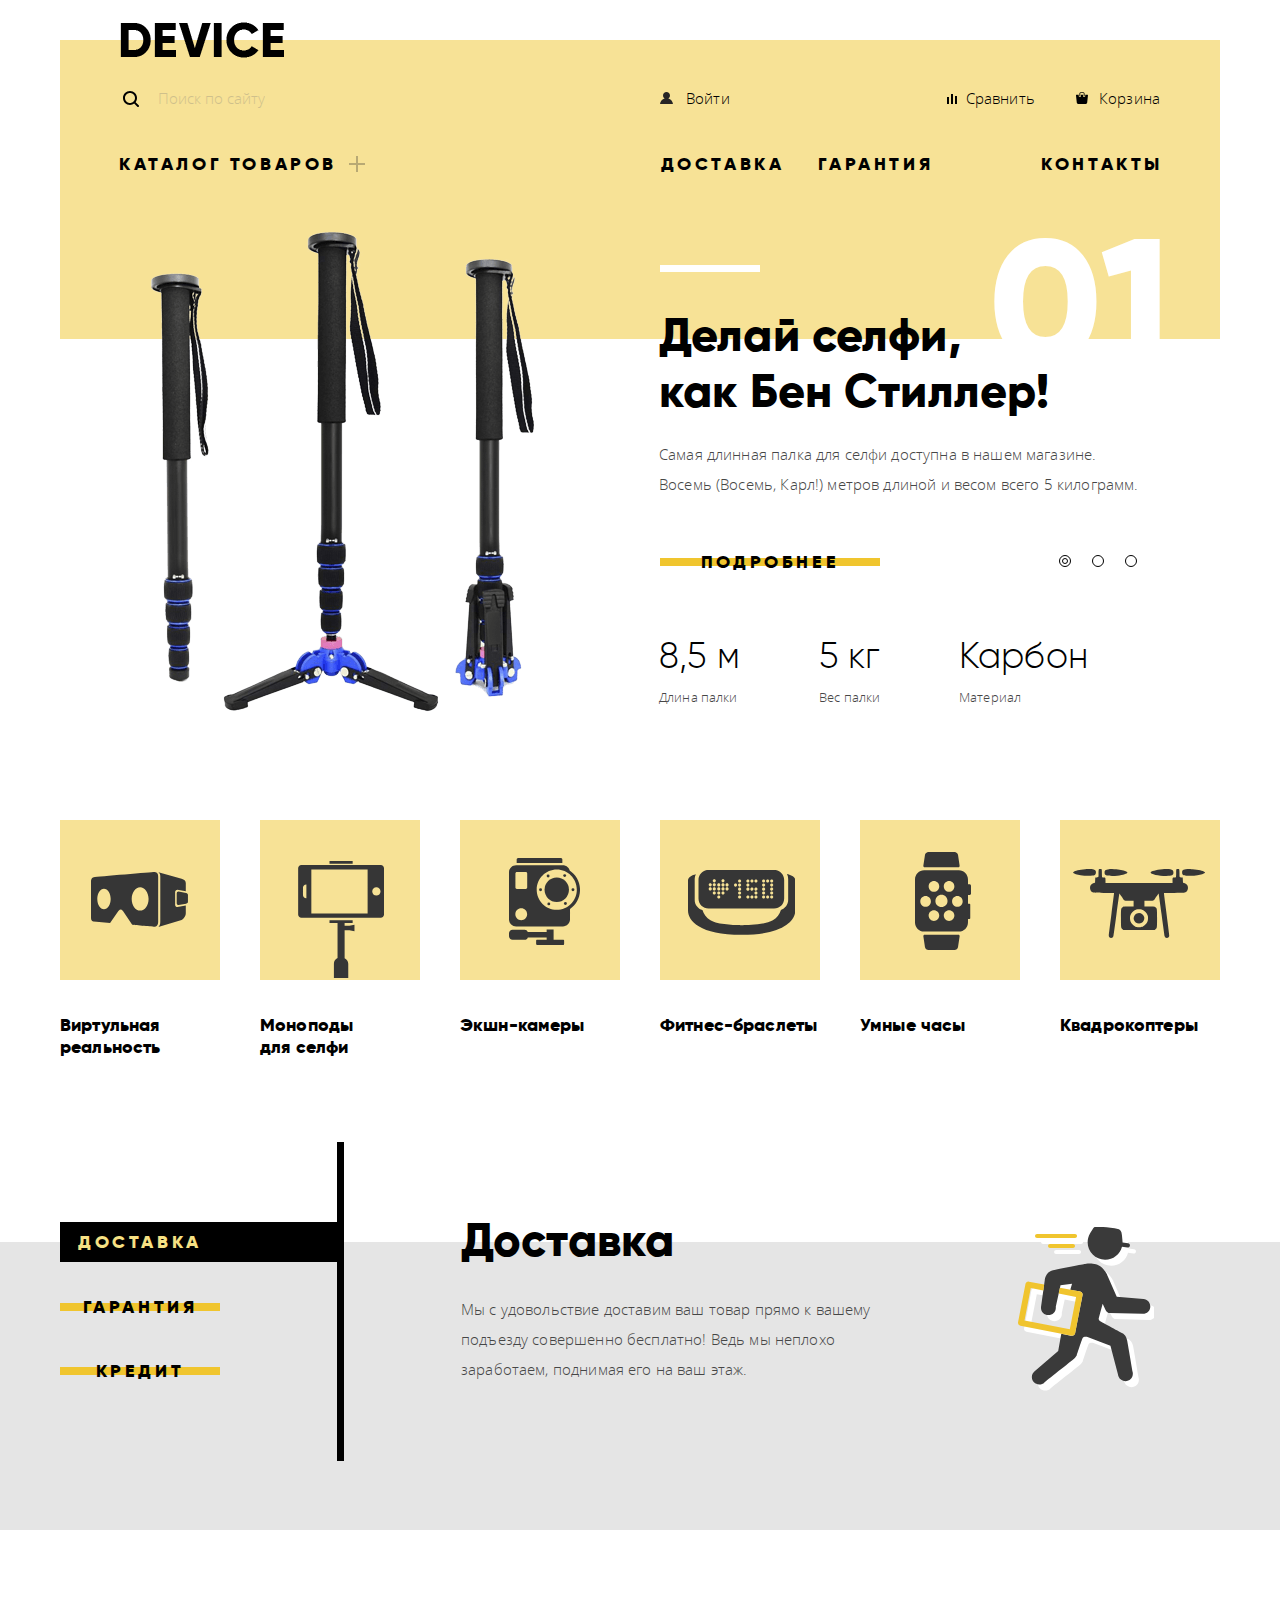
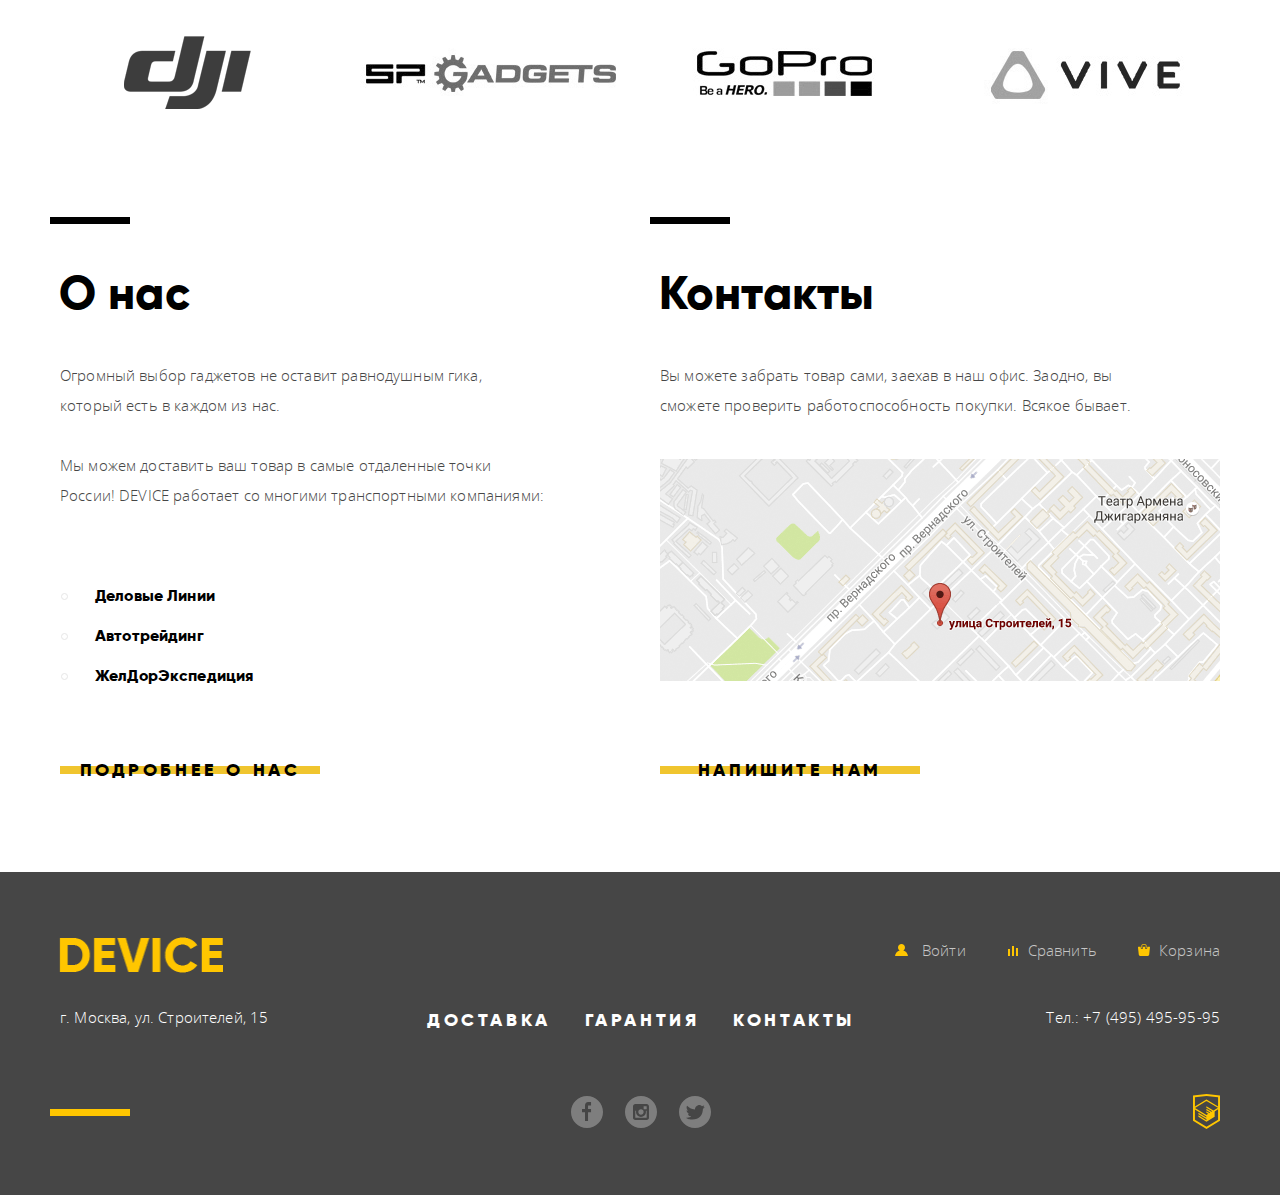
==== commit dd39a642: "Выполнил оптимизацию проекта" ====
--- a/index.html
+++ b/index.html
@@ -4,7 +4,7 @@
     <meta charset="utf-8">
     <title>HTML Academy: Девайс</title>
     <link href="css/normalize.css" rel="stylesheet">
-    <link href="css/style.css" rel="stylesheet">
+    <link href="css/style-mini.css" rel="stylesheet">
   </head>
   <body>
   	<header class="main-header">
@@ -26,7 +26,7 @@
 	  				<li><a class="user-menu-link basket" href="#">Корзина</a></li>
 	  			</ul>
 	  			<ul class="site-menu">
-            <li class="site-menu-catalog">
+            <li class="site-menu-item site-menu-catalog">
               <a class="site-menu-link" href="#">Каталог товаров</a>
               <div class="submenu-wrap">
 	              <ul class="submenu">
@@ -51,9 +51,9 @@
 	              </ul>
 	            </div>
 	  				</li>
-	  				<li><a class="site-menu-link" href="#">Доставка</a></li>
-	  				<li><a class="site-menu-link" href="#">Гарантия</a></li>
-	  				<li><a class="site-menu-link" href="#">Контакты</a></li>
+	  				<li class="site-menu-item"><a class="site-menu-link" href="#">Доставка</a></li>
+	  				<li class="site-menu-item"><a class="site-menu-link" href="#">Гарантия</a></li>
+	  				<li class="site-menu-item"><a class="site-menu-link" href="#">Контакты</a></li>
 	  			</ul>
 	  		</nav>
 	  	</div>
@@ -62,13 +62,13 @@
   		<div class="container">
 	  		<h1 class="visually-hidden">Магазин электронных товаров Device</h1>
 	  		<section class="slider">	  			
-	  			<input class="visually-hidden slider-selfie-radio" type="radio" id="slider-selfie" name="slider-radio" checked>
-	  			<input class="visually-hidden slider-fitness-radio" type="radio" id="slider-fitness" name="slider-radio">
-	  			<input class="visually-hidden slider-quadcopter-radio" type="radio" id="slider-quadcopter" name="slider-radio">
+	  			<input class="slider-input visually-hidden slider-selfie-radio" type="radio" id="slider-selfie" name="slider-radio" checked>
+	  			<input class="slider-input visually-hidden slider-fitness-radio" type="radio" id="slider-fitness" name="slider-radio">
+	  			<input class="slider-input visually-hidden slider-quadcopter-radio" type="radio" id="slider-quadcopter" name="slider-radio">
 	  			<div class="slider-controls">
-		  			<label class="slider-selfie-label" for="slider-selfie">Монопод дял селфи</label>
-	          <label class="slider-fitness-label" for="slider-fitness">Фитнес браслет</label>
-	          <label class="slider-quadcopter-label" for="slider-quadcopter">Квадрокоптер</label>
+		  			<label class="slider-selfie-label" for="slider-selfie"><span class="visually-hidden">Монопод дял селфи</span></label>
+	          <label class="slider-fitness-label" for="slider-fitness"><span class="visually-hidden">Фитнес браслет</span></label>
+	          <label class="slider-quadcopter-label" for="slider-quadcopter"><span class="visually-hidden">Квадрокоптер</span></label>
           </div>
 	  			<div class="slider-wrap slider-selfie">
 		  			<h2 class="visually-hidden">Монопод для селфи</h2>
@@ -224,7 +224,7 @@
 		  			<h2 class="info-title">Контакты</h2>
 		  			<p class="info-text">Вы можете забрать товар сами, заехав в наш офис. Заодно, вы сможете проверить работоспособность покупки. Всякое бывает.</p>
 		  			<a class="contacts-map" href="https://yandex.ru/maps"><img src="img/map.png" width="560" height="222" alt="Местоположение магазина на карте"></a>
-		  			<a class="button info-button" href="#">Напишите нам</a>
+		  			<a class="button info-button feedback" href="writeus.html">Напишите нам</a>
 		  		</section>
 		  	</div>
 	  	</div>
@@ -280,8 +280,10 @@
   		<button class="popup-close"><span class="visually-hidden">Закрыть</span></button>
   	</section>
   	<section class="popup map">
+  		<iframe src="https://www.google.com/maps/embed?pb=!1m18!1m12!1m3!1d2249.1125488779985!2d37.52742931625744!3d55.6870309805358!2m3!1f0!2f0!3f0!3m2!1i1024!2i768!4f13.1!3m3!1m2!1s0x46b54cf65f5c8955%3A0x694710ccd55501e!2z0YPQuy4g0KHRgtGA0L7QuNGC0LXQu9C10LksIDE1LCDQnNC-0YHQutCy0LAsIDExOTMxMQ!5e0!3m2!1sru!2sru!4v1512375066138" width="960" height="559" style="border:0" allowfullscreen></iframe>
   		<img class="map-fullsize" src="img/map-big.jpg" width="960" height="559" alt="Местоположение магазина на карте">
   		<button class="popup-close"><span class="visually-hidden">Закрыть</span></button>
   	</section>
+  	<script src="js/script-mini.js"></script>
   </body>
 </html>
--- a/css/style-mini.css
+++ b/css/style-mini.css
@@ -0,0 +1 @@
+@keyframes bounce{0%{transform:translateY(-2000px)}70%{transform:translateY(30px)}90%{transform:translateY(-10px)}to{transform:translateY(0)}}@keyframes shake{0%,to{transform:translateX(0)}10%,30%,50%,70%,90%{transform:translateX(-10px)}20%,40%,60%,80%{transform:translateX(10px)}}@font-face{font-family:"Gilroy";font-weight:400;font-style:normal;src:local("Gilroy Light"),url(../fonts/gilroylight.woff2) format("woff2")}@font-face{font-family:"Gilroy";font-weight:700;font-style:normal;src:local("Gilroy ExtraBold"),url(../fonts/gilroyextrabold.woff2) format("woff2")}@font-face{font-family:"Open Sans";font-weight:300;font-style:normal;src:local("Open Sans Light"),url(../fonts/opensanslight.woff2) format("woff2")}@font-face{font-family:"Open Sans";font-weight:400;font-style:normal;src:local("Open Sans"),url(../fonts/opensans.woff2) format("woff2")}body,html{width:100%}body{margin:0;padding:0;font-family:"Open Sans","Arial",sans-serif;font-size:15px;line-height:30px;letter-spacing:.01em;color:#464646;font-weight:300;background-color:#fff}a{text-decoration:none}.visually-hidden:not(:focus):not(:active),input[type=checkbox].visually-hidden,input[type=radio].visually-hidden{position:absolute;width:1px;height:1px;margin:-1px;border:0;padding:0;white-space:nowrap;clip-path:inset(100%);clip:rect(0 0 0 0);overflow:hidden}.container{width:1160px;margin:0 auto;padding:0 10px}.content-container{width:1040px;margin:0 auto}.main-header{margin-top:22px}.main-navigation{display:flex;flex-wrap:wrap;justify-content:space-between;align-items:flex-start;align-content:flex-start;min-height:168px;padding:0 60px;line-height:36px;color:#000;background-color:#f7e296}.logo-title{width:164px;height:36px;margin-left:60px}.main-header .logo-title::before{content:"";position:absolute;z-index:-1;width:1160px;height:18px;margin-top:18px;margin-left:-60px;background-color:#f7e296}.logo-title a:hover,.search input:hover{opacity:.6}.logo-title a:active{opacity:.3}.search-wrap{display:flex;align-items:center;width:440px;margin-top:15px}.search,.search-wrap{position:relative}.search-label::before{content:"";position:absolute;top:18px;width:16px;height:16px;margin-right:20px;margin-left:3px;padding:0;line-height:36px;background-image:url(../img/search.svg);background-repeat:no-repeat}.button-search::after{content:"";position:absolute;bottom:0;left:0;width:99%;height:2px;background-color:#000}.search input{width:312px;height:49px;margin-left:38px;padding:0;font:inherit;background-color:transparent;border:0;outline:0;opacity:.3}.search input:focus{opacity:1}.button-search{display:none;width:85px;height:49px;font:inherit;line-height:36px;color:#000;background-color:transparent;border:2px solid #000;cursor:pointer}.button-search:hover{color:#fff;background-color:#000}.button-search:active{color:rgba(255,255,255,.3)}.search input:focus+.button-search{display:inline-block;vertical-align:top}.site-menu,.submenu,.user-menu{list-style:none}.user-menu{display:flex;flex-wrap:wrap;align-items:center;width:500px;margin-top:22px;margin-bottom:0;padding:0}.user-menu li{position:relative;padding-left:26px;margin-right:38px}.user-menu li:first-child{margin-right:auto;margin-left:0}.user-menu li:last-child{margin-right:0}.user-menu .user-item-exit{padding:0;margin-left:-38px;margin-right:auto}.basket::before,.compare::before,.login-in::before{content:"";position:absolute;width:13px;height:13px;background-repeat:no-repeat}.login-in::before{top:12px;left:0;background-image:url(../img/user.svg)}.compare::before{top:14px;left:7px;background-image:url(../img/compare.svg)}.basket::before{top:12px;left:3px;background-image:url(../img/cart.svg)}.login-out{opacity:.3}.site-menu{display:flex;flex-wrap:wrap;flex-basis:1040px;width:1040px;margin-top:24px;padding:0}.site-menu .site-menu-catalog{position:relative;margin-left:-1px;margin-right:auto;padding-right:28px}.site-menu>li{margin-right:34px}.site-menu>li:last-child{margin-left:74px;margin-right:-3px}.site-menu-link{font-family:"Gilroy","Arial",sans-serif;font-size:18px;line-height:1.2;letter-spacing:.2em;font-weight:700;text-transform:uppercase;text-align:end}.site-menu-catalog>a::after,.site-menu-catalog>a::before{content:"";position:absolute;top:10px;right:0;width:16px;height:16px;background-image:linear-gradient(to bottom,transparent 7px,#b8a974 7px,#b8a974 9px,transparent 9px)}.site-menu-catalog a::after{transform:rotate(90deg)}.submenu-wrap{position:absolute;left:-59px;display:none;width:1160px;min-height:157px;padding:0;background-color:#f7e296}.submenu{display:flex;flex-wrap:wrap;align-content:flex-start;width:640px;margin-top:15px;padding-left:60px}.submenu-item-camera,.submenu-item-selfie,.submenu-item-vr{width:240px}.submenu-item-fitnes,.submenu-item-watch{width:200px}.site-menu-link,.submenu-link,.user-menu-link{color:#000}.site-menu-item:hover .site-menu-link,.submenu-link:hover,.user-menu-link:hover{opacity:.6}.site-menu-catalog:hover,.slider-controls label:hover{cursor:pointer}.site-menu-link:active,.submenu-link:active,.user-menu-link:active{opacity:.3}.site-menu-catalog:hover .submenu-wrap,.site-menu-link:focus+.submenu-wrap{z-index:1;display:block;cursor:pointer}.info h2,.info-title,.page-title,.service-title,.slider-title{font-family:"Gilroy","Arial",sans-serif;font-size:47px;line-height:1.2;color:#000;font-weight:700}.slider{position:relative;width:1160px;min-height:508px}.slider::before{content:"";position:absolute;z-index:-1;width:1160px;height:113px;background-color:#f7e296}.slider::after{content:"";position:absolute;top:39px;right:460px;width:100px;height:7px;background-color:#fff}.slider-wrap{display:none;align-items:flex-start}.slider-fitness::before,.slider-quadcopter::before,.slider-selfie::before{position:absolute;top:-13px;right:46px;z-index:-1;font-family:"Gilroy","Arial",sans-serif;font-size:179.2px;line-height:179.2px;letter-spacing:.01em;color:#fff;font-weight:700}.slider-selfie::before{content:"01"}.slider-fitness::before{content:"02"}.slider-quadcopter::before{content:"03"}.slider-img{width:599px}.slider-selfie-img{width:384px;height:486px;margin-top:2px;margin-left:90px}.slider-fitness-img{width:345px;height:485px;margin-top:14px;margin-left:116px}.slider-quadcopter-img{width:526px;height:334px;margin-top:67px;margin-left:31px}.slider-content{width:560px}.slider-title{margin-top:81px;margin-bottom:0}.slider-description{width:481px;margin-top:19px;margin-bottom:0;padding:0}.button{display:inline-block;min-height:30px;padding-top:10px;font-family:"Gilroy","Arial",sans-serif;font-size:18px;line-height:1.2;letter-spacing:.2em;color:#000;font-weight:700;text-transform:uppercase;text-align:center;vertical-align:top;background-image:linear-gradient(to bottom,transparent 40%,#f0c52e 40%,#f0c52e 60%,transparent 60%)}.button:hover{background:#f0c52e}.button:active{color:rgba(0,0,0,.3)}.slider-more{min-width:220px;max-width:350px;margin-top:43px;margin-left:1px}.slider-table{margin-top:53px;margin-bottom:0;border-collapse:collapse}.slider-table-features{font-family:"Gilroy","Arial",sans-serif;font-size:36px;line-height:1.2;color:#000;font-weight:400}.slider-table-features td{width:160px;padding:0}.slider-table-features td:nth-child(2){width:140px}.slider-table-title th{padding:9px 0 0;font-size:13px;line-height:20px;font-weight:300;text-align:left}.slider-controls{position:absolute;bottom:167px;right:83px;display:flex;justify-content:space-between;width:78px}.slider-controls label{position:relative;width:10px;height:10px;background-color:transparent;border:1px solid #000;border-radius:50%}.slider-controls label::before{content:"";position:absolute;top:2px;left:2px;opacity:0;width:4px;height:4px;border:1px solid #000;border-radius:50%}.slider-fitness-radio:checked~.slider-controls .slider-fitness-label::before,.slider-quadcopter-radio:checked~.slider-controls .slider-quadcopter-label::before,.slider-selfie-radio:checked~.slider-controls .slider-selfie-label::before{opacity:1}.slider-fitness-radio:checked~.slider-fitness,.slider-quadcopter-radio:checked~.slider-quadcopter,.slider-selfie-radio:checked~.slider-selfie{display:flex}.slider-fitness-radio:focus~.slider-controls .slider-fitness-label,.slider-quadcopter-radio:focus~.slider-controls .slider-quadcopter-label,.slider-selfie-radio:focus~.slider-controls .slider-selfie-label{box-shadow:0 0 2px 2px #87ceeb}.page-title-wrap{margin-left:60px;margin-top:32px}.breadcrumbs,.page-title{margin-bottom:0}.breadcrumbs{display:flex;margin-top:16px;padding:0;list-style:none}.breadcrumbs li{position:relative;margin-right:37px}.breadcrumbs li:not(:first-child)::before{content:"";position:absolute;top:15px;left:-23px;width:4px;height:4px;background-color:transparent;border-right:1px solid #000;border-bottom:1px solid #000;transform:rotate(-45deg)}.breadcrumbs a{font-size:14px;line-height:36px;color:rgba(0,0,0,.3);font-weight:300}.breadcrumbs a:hover{color:rgba(0,0,0,.6)}.breadcrumbs a:active{color:rgba(0,0,0,.1)}.box-title{margin:0;font-family:"Gilroy","Arial",sans-serif;font-size:16px;line-height:1.2;letter-spacing:.2em;color:#000;font-weight:700;text-transform:uppercase}.catalog-wrap{position:relative;display:flex;min-height:1287px;margin-top:38px}.catalog-wrap::before,.filter{background-color:rgba(0,0,0,.08)}.catalog-wrap::before{content:"";position:absolute;top:1px;z-index:-1;width:100%;height:70px}.filter,.filter-wrap{display:flex;flex-direction:column}.filter{flex-grow:1;flex-basis:328px;align-items:flex-end}.filter-wrap{align-items:flex-start;width:328px}.filter-item{width:200px;margin-left:60px}.filter-title{display:flex}.filter-title-wrap{display:flex;align-items:center;min-height:70px}.filter-price{min-height:140px;margin-top:70px}.filter-color{min-height:285px}.filter-bluetooth{min-height:126px}.filter-button{display:inline-block;min-height:40px;min-width:200px;margin-top:31px;padding:0;vertical-align:top;cursor:pointer}.filter-form .filter-button:hover{background-color:#f0c52e}.filter-line{height:2px;margin:0;background-color:#000;border:0}.filter-form{padding-right:1px}.filter-fieldset{margin-top:12px;padding:0;border:0}.fieldset-wrap{position:relative;display:flex;flex-direction:column}.filter-input,.filter-label{cursor:pointer}.filter-item-title{position:relative;left:-3px;font-family:"Gilroy","Arial",sans-serif;font-size:18px;line-height:1.2;color:#000;font-weight:700}.filter-label{font:inherit;font-size:14px;line-height:40px;color:#000;font-weight:300}.price-wrap{display:flex;flex-wrap:wrap;width:230px;margin-top:26px;margin-left:-8px}.price-button{position:relative;flex-shrink:0;width:20px;height:20px;margin-right:93px;background-color:#fff;border-radius:50%;box-shadow:0 3px 0 -1px #dadada}.price-button::before{content:"";position:absolute;top:50%;left:50%;width:4px;height:4px;margin-top:-2px;margin-left:-2px;background-color:#b1b1b1;border-radius:50%}.price-button:first-child::after{content:"";position:absolute;top:10px;left:10px;z-index:-1;width:196px;height:2px;background-image:linear-gradient(to right,#91c92f 55%,#dbdbdb 55%)}.price-text{margin-top:2px;margin-right:57px;margin-left:5px;font-family:"Gilroy","Arial","sans-serif";font-size:14px;line-height:22px;color:rgba(0,0,0,.2)}.filter-checkbox-title,.filter-radio-title{margin-left:36px}.filter-checkbox-title:first-of-type,.filter-radio-title:first-of-type{margin-top:19px}.filter-checkbox-title::before{content:"";position:absolute;left:-4px;margin-top:8px;width:19px;height:19px;background-color:transparent;border:2px solid #000;border-radius:3px}.filter-checkbox:checked+.filter-checkbox-title::after{content:"";position:absolute;left:1px;margin-top:9px;width:17px;height:7px;background-color:transparent;border-left:4px solid #000;border-bottom:4px solid #000;border-radius:0;transform:rotate(-45deg)}.filter-radio-title::before{content:"";position:absolute;left:-4px;margin-top:6px;width:17px;height:17px;background-color:transparent;border:4px solid #000;border-radius:50%}.filter-radio-item:checked+.filter-radio-title::after{content:"";position:absolute;left:4px;margin-top:14px;width:9px;height:9px;background-color:#000;border-radius:50%}.filter-checkbox-title:hover::after,.filter-checkbox-title:hover::before,.filter-radio-title:hover::after,.filter-radio-title:hover::before,.sort-list-link:hover{opacity:.6}.filter-input:focus+.filter-label::before{box-shadow:0 0 2px 2px #87ceeb}.filter-input:disabled+.filter-label{opacity:.25}.catalog{display:flex;flex-direction:column;margin-left:72px;flex-grow:1;flex-basis:760px}.catalog-sort{display:flex;justify-content:space-between;align-items:center;width:760px;min-height:70px}.sort-list{display:flex;flex-wrap:wrap;width:560px;margin:0;padding:0;list-style:none}.sort-list-link{font-size:14px;line-height:18px;color:#000;font-weight:300;opacity:.3}.sort-list-link:active{opacity:1}.sort-ending{opacity:.2}.sort-ending:hover{opacity:.4}.catalog-item-image:hover .catalog-buttons-hidden,.sort-link-current{opacity:1}.sort-down,.sort-up{position:relative;width:0;height:0;border-left:6px solid transparent;border-right:6px solid transparent}.sort-up{bottom:14px;margin-right:18px;border-bottom:10px solid #000}.sort-down{top:15px;border-top:10px solid #000}.sort-list li:not([class*=ending]){margin-right:30px}.sort-popularity,.sort-type{margin-right:0}.sort-price{margin-left:1}.sort-item-up{margin-left:auto}.catalog-content{display:flex;flex-wrap:wrap;width:760px}.catalog-item,.catalog-list{display:flex;flex-wrap:wrap;justify-content:space-between}.catalog-list{padding:0;list-style:none}.catalog-item{align-content:flex-start;width:360px;margin-top:53px}.catalog-item-image{position:relative}.catalog-item-image img{width:360px;height:380px}.catalog-item-new::before{content:"New";position:absolute;top:51px;right:40px;font-family:"Gilroy","Arial",sans-serif;font-size:14px;line-height:1.2;letter-spacing:.05;color:#cecece;font-weight:700;text-transform:uppercase}.catalog-item-new::after{content:"";position:absolute;top:27px;right:26px;width:58px;height:58px;border:2px solid #cecece;border-radius:50%}.catalog-buttons-hidden{position:absolute;top:172px;left:81px;display:flex;flex-direction:column;justify-content:center;align-items:center;opacity:0}.catalog-buttons-hidden .button{min-width:200px}.catalog-item-image:hover img{opacity:.7}.catalog-item h3{order:1;width:280px;margin:25px 0 0;line-height:10px}.catalog-item-title{font-family:"Gilroy","Arial",sans-serif;font-size:18px;line-height:1.2;color:#000;font-weight:700}.add-compare{margin-top:6px;font-size:13px;line-height:36px;color:#000;font-weight:300;opacity:.5}.add-compare:hover{opacity:1}.add-compare:active{opacity:.2}.catalog-item-price{order:2;margin-top:26px;font-family:"Gilroy","Arial",sans-serif;font-size:16px;line-height:1.2;color:#464646;font-weight:400}.pagination{display:flex;margin-top:23px;margin-bottom:77px;width:760px}.pagination-list,.pagination-number{display:flex;flex-wrap:wrap;padding:0;list-style:none}.pagination-list{justify-content:space-between;margin:0;width:100%;min-height:70px;background-color:#ebebeb}.pagination-number{align-items:center}.pagination-back,.pagination-forward,.pagination-number-list{display:flex;flex-wrap:wrap;justify-content:center;align-items:center;min-width:126px}.pagination a{font-family:"Gilroy","Arial",sans-serif;font-size:16px;line-height:1.2;letter-spacing:.2em;font-weight:700;text-transform:uppercase}.pagination-number-item:not(:last-of-type){margin-right:28px}.pagination-back a:active,.pagination-forward a:active,.pagination-number-link{color:rgba(0,0,0,.3)}.pagination-number-link:hover{color:rgba(0,0,0,.6)}.pagination-back a,.pagination-forward a,.pagination-item-current,.pagination-number-link:active{color:#000}.pagination-back:hover,.pagination-forward:hover{background-color:#d9d9d9}.pagination-back:active,.pagination-forward:active{color:rgba(0,0,0,.3)}.popular{min-height:250px}.popular-list{display:flex;flex-wrap:wrap;justify-content:space-between;margin:86px 0 0;padding:0;list-style:none}.popular-list li{width:160px}.popular-item{display:block;font-family:"Gilroy","Arial",sans-serif;font-size:18px;line-height:1.2;color:#000;font-weight:700}.popular-item::before{content:"";display:block;width:160px;height:160px;margin-bottom:35px;background-color:#f7e296;background-repeat:no-repeat;background-position:50% 50%}.popular-vr::before{background-image:url(../img/popular-1.svg);background-position:31px 52px}.popular-selfie::before{background-image:url(../img/popular-2.svg);background-position:38px 41px}.popular-camera::before{background-image:url(../img/popular-3.svg);background-position:49px 38px}.popular-fitness::before{background-image:url(../img/popular-4.svg);background-position:28px 50px}.popular-watch::before{background-image:url(../img/popular-5.svg);background-position:55px 32px}.popular-quadcopter::before{background-image:url(../img/popular-6.svg);background-position:13px 49px}.popular-item:hover::before{background-color:#f0c52e}.popular-item:active{opacity:.3}.service{position:relative}.service::before{content:"";position:absolute;top:30px;z-index:-1;width:100%;height:100%;background-color:#e5e5e5}.service-wrap{display:flex;min-height:288px;margin-top:142px}.service-list,.service-list-wrap{display:flex;flex-direction:column}.service-list{position:relative;justify-content:space-between;width:280px;min-height:169px;margin:10px 121px 0 0;padding:0;list-style:none}.service-list::before{content:"";position:absolute;top:-80px;right:-4px;width:7px;height:319px;background-color:#000}.service-list li{min-height:40px}.service-list .button{min-width:160px;vertical-align:bottom;text-transform:uppercase;cursor:pointer}.service-credit-radio:checked~.service-list-wrap .service-credit-item,.service-delivery-radio:checked~.service-list-wrap .service-delivery-item,.service-warrantly-radio:checked~.service-list-wrap .service-warrantly-item{background-color:#000}.service-credit-radio:checked~.service-list-wrap .credit-link,.service-delivery-radio:checked~.service-list-wrap .delivery-link,.service-warrantly-radio:checked~.service-list-wrap .warrantly-link{color:#f7e184;background-color:#000;background-image:none;opacity:1}.service-credit-radio:focus~.service-list-wrap .service-credit-item,.service-delivery-radio:focus~.service-list-wrap .service-delivery-item,.service-warrantly-radio:focus~.service-list-wrap .service-warrantly-item{outline:2px solid #87ceeb}.service-list .button:active{color:#f7e184;background-color:#000;background-image:none;opacity:1}.credit,.delivery,.warrantly{position:relative;display:none;width:700px}.credit::before,.delivery::before,.warrantly::before{content:"";position:absolute;top:15px;right:7px;width:136px;height:164px;background-image:url(../img/delivery.svg);background-repeat:no-repeat}.credit::before,.warrantly::before{top:-9px;right:-13px;width:171px;height:195px;background-image:url(../img/warrantly.svg)}.credit::before{right:11px;width:156px;height:188px;background-image:url(../img/credit.svg)}.service-title{margin:0}.service-text{width:435px;margin-top:26px}.service-credit-radio:checked~.service-content .credit,.service-delivery-radio:checked~.service-content .delivery,.service-warrantly-radio:checked~.service-content .warrantly{display:block}.brands{min-height:100px;margin-top:124px}.brands-list{display:flex;flex-wrap:wrap;justify-content:space-between;margin:0;padding:0;list-style:none}.brands-item{width:260px;height:100px}.brands-link{position:relative;display:block}.brands-img{position:absolute}.brands-img:last-child{display:none}.brands-item:hover .brands-img:last-child{display:block}.info{position:relative;display:flex;margin-top:117px}.about,.about-wrap,.contacts,.contacts-wrap{display:flex;flex-direction:column}.about,.contacts{align-items:flex-start;min-height:549px}.about{width:600px}.contacts{width:560px}.about::before,.contacts::before,.transport-list li::before{content:"";position:absolute;top:-24px;width:80px;height:7px;background-color:#000}.about::before{left:0}.contacts::before{left:600px}.info h2,.info-title{margin-top:24px;margin-bottom:24px;margin-left:-1px}.about .info-text,.info p{width:485px}.info ul,.transport-list{margin-top:51px;margin-bottom:auto;padding:0;font-family:"Gilroy","Arial",sans-serif;font-size:16px;line-height:40px;color:#000;font-weight:700;list-style:none}.transport-list li{position:relative;padding-left:35px}.transport-list li::before{top:17px;left:1px;width:5px;height:5px;background-color:transparent;border:1px solid #e6e6e6;border-radius:50%}.contacts-map{margin-top:24px}.info-button{min-width:260px;margin-top:auto;margin-bottom:0}.main-footer{min-height:323px;margin-top:82px;color:#fff;background-color:#464646}.footer{margin:0}.main-footer .container{position:relative;display:flex;flex-direction:column;align-items:flex-start}.footer-top{display:flex;flex-wrap:wrap;width:100%}.footer-middle,.footer-top,.main-footer .container{justify-content:space-between}.footer-bottom,.footer-middle{display:flex;flex-wrap:wrap}.footer-top{margin-top:60px}.footer-top .logo-title{margin-top:5px;margin-left:-1px}.footer-user-menu{display:flex;flex-wrap:wrap;width:700px;margin:0;padding:0}.footer-user-menu li{position:relative;margin-right:62px}.footer-user-menu li:first-of-type{margin-left:auto}.footer-user-menu li:last-of-type{margin-right:0}.footer-user-menu .footer-profile-item{margin-right:20px}.footer-menu,.footer-social,.footer-user-menu{list-style:none}.footer-basket,.footer-compare,.footer-login-link{line-height:36px;color:rgba(255,255,255,.7)}.footer-login-out{line-height:36px;color:rgba(255,255,255,.3)}.footer-menu a,.footer-user-menu a:hover{color:#fff}.footer-user-menu a:active{opacity:.3}.footer-basket::before,.footer-compare::before,.footer-login-link::before{content:"";position:absolute;width:13px;height:13px;background-repeat:no-repeat}.footer-login-link::before{top:12px;left:-27px;background-image:url(../img/user-footer.svg)}.footer-compare::before{top:14px;left:-20px;background-image:url(../img/compare-footer.svg)}.footer-basket::before{top:12px;left:-21px;background-image:url(../img/cart-footer.svg)}.footer-middle{width:100%;margin-top:29px}.footer-contacts{width:360px;margin:0}.footer-menu{display:flex;flex-wrap:wrap;justify-content:space-between;width:440px;margin:0;padding:0;font-family:"Gilroy","Arial",sans-serif;font-size:18px;line-height:36px;letter-spacing:.2em;font-weight:700;text-transform:uppercase}.footer-menu li:first-child{margin-left:7px}.footer-menu li:last-child{margin-right:5px}.copyright:hover,.footer-menu a:hover,.footer-social li:hover{opacity:.6}.copyright:active,.footer-menu a:active{opacity:.3}.footer-phone{width:360px;margin:0;text-align:right}.footer-bottom{justify-content:flex-end;width:100%;margin-top:56px}.footer-bottom::before{content:"";position:absolute;bottom:22px;left:0;width:80px;height:7px;background-color:#ffc600}.footer-social{position:relative;display:flex;flex-wrap:wrap;justify-content:space-around;width:162px;min-height:32px;margin-top:2px;margin-right:471px;margin-bottom:0;padding:0;background-repeat:no-repeat;opacity:.3}.footer-social li:active{opacity:.1}.social-fb::before,.social-instagramm::before,.social-twitter::before{content:"";display:block;width:33px;height:33px;background-repeat:no-repeat;cursor:pointer}.social-fb::before{background-image:url(../img/fb.svg)}.social-instagramm::before{background-image:url(../img/instagram.svg)}.social-twitter::before{background-image:url(../img/twitter.svg)}.popup{position:fixed;top:120px;left:50%;z-index:1;width:960px;min-height:553px;margin-left:-480px;background-color:#fff;box-shadow:35px 15px 70px -40px rgba(0,0,0,.75),-35px 15px 70px -40px rgba(0,0,0,.75)}.map{display:none;height:559px}.map iframe{position:relative;z-index:2}.map .map-fullsize{position:absolute;top:0;left:0;z-index:1}.map .popup-close{z-index:2}.write-us{display:none;justify-content:center;background-color:#fff}.write-us-form{display:flex;flex-wrap:wrap;justify-content:space-between;align-content:flex-start;width:759px;margin-top:81px}.write-us-item{display:flex;flex-direction:column;flex-wrap:wrap;align-items:flex-start;width:360px}.write-us-textarea{width:100%;margin-top:23px}.write-us-form label{font-family:"Gilroy","Arial",sans-serif;font-size:18px;line-height:18px;color:#000;font-weight:700}.write-us-form input{width:320px}.write-us-form input,.write-us-form textarea{margin-top:10px;padding:15px 20px;font:inherit;font-size:14px;line-height:18px;font-weight:400;color:#464646;background-color:rgba(229,229,229,.5);border:0}.write-us-form input::-webkit-input-placeholder,.write-us-form textarea::-webkit-input-placeholder{opacity:.5}.write-us-form input::-moz-placeholder,.write-us-form textarea::-moz-placeholder{opacity:.5}.write-us-form input:-ms-input-placeholder,.write-us-form textarea:-ms-input-placeholder{opacity:.5}.write-us-form textarea{width:100%;height:126px;resize:none}.write-us-form input:hover,.write-us-form textarea:hover{background-color:rgba(229,229,229,.8)}.write-us-form input:focus,.write-us-form textarea:focus{background-color:rgba(255,255,255,.5);outline:3px solid rgba(240,194,46,.5)}.write-us-form input:invalid,.write-us-form textarea:invalid{background-color:rgba(237,181,181,.5)}.button[type=submit],.popup-close{padding:0;background-color:transparent;border:0}.popup-close{position:absolute;top:22px;right:22px;width:55px;height:55px;background-color:#f0c52e;border-radius:50%;opacity:.5}.popup button[type=submit]{min-width:200px;min-height:40px;margin-top:26px}.popup button[type=submit]:hover{background:#f0c52e;cursor:pointer}.popup-close::after,.popup-close::before{content:"";position:absolute;top:12px;right:26px;width:2px;height:30px;background-color:#fff}.popup-close::before{transform:rotate(45deg)}.popup-close::after{transform:rotate(-45deg)}.popup-close:hover{opacity:1;cursor:pointer}.popup-close:active{opacity:.3}.popup-show{display:flex;animation:bounce .6s}.popup-error{animation:shake .6s}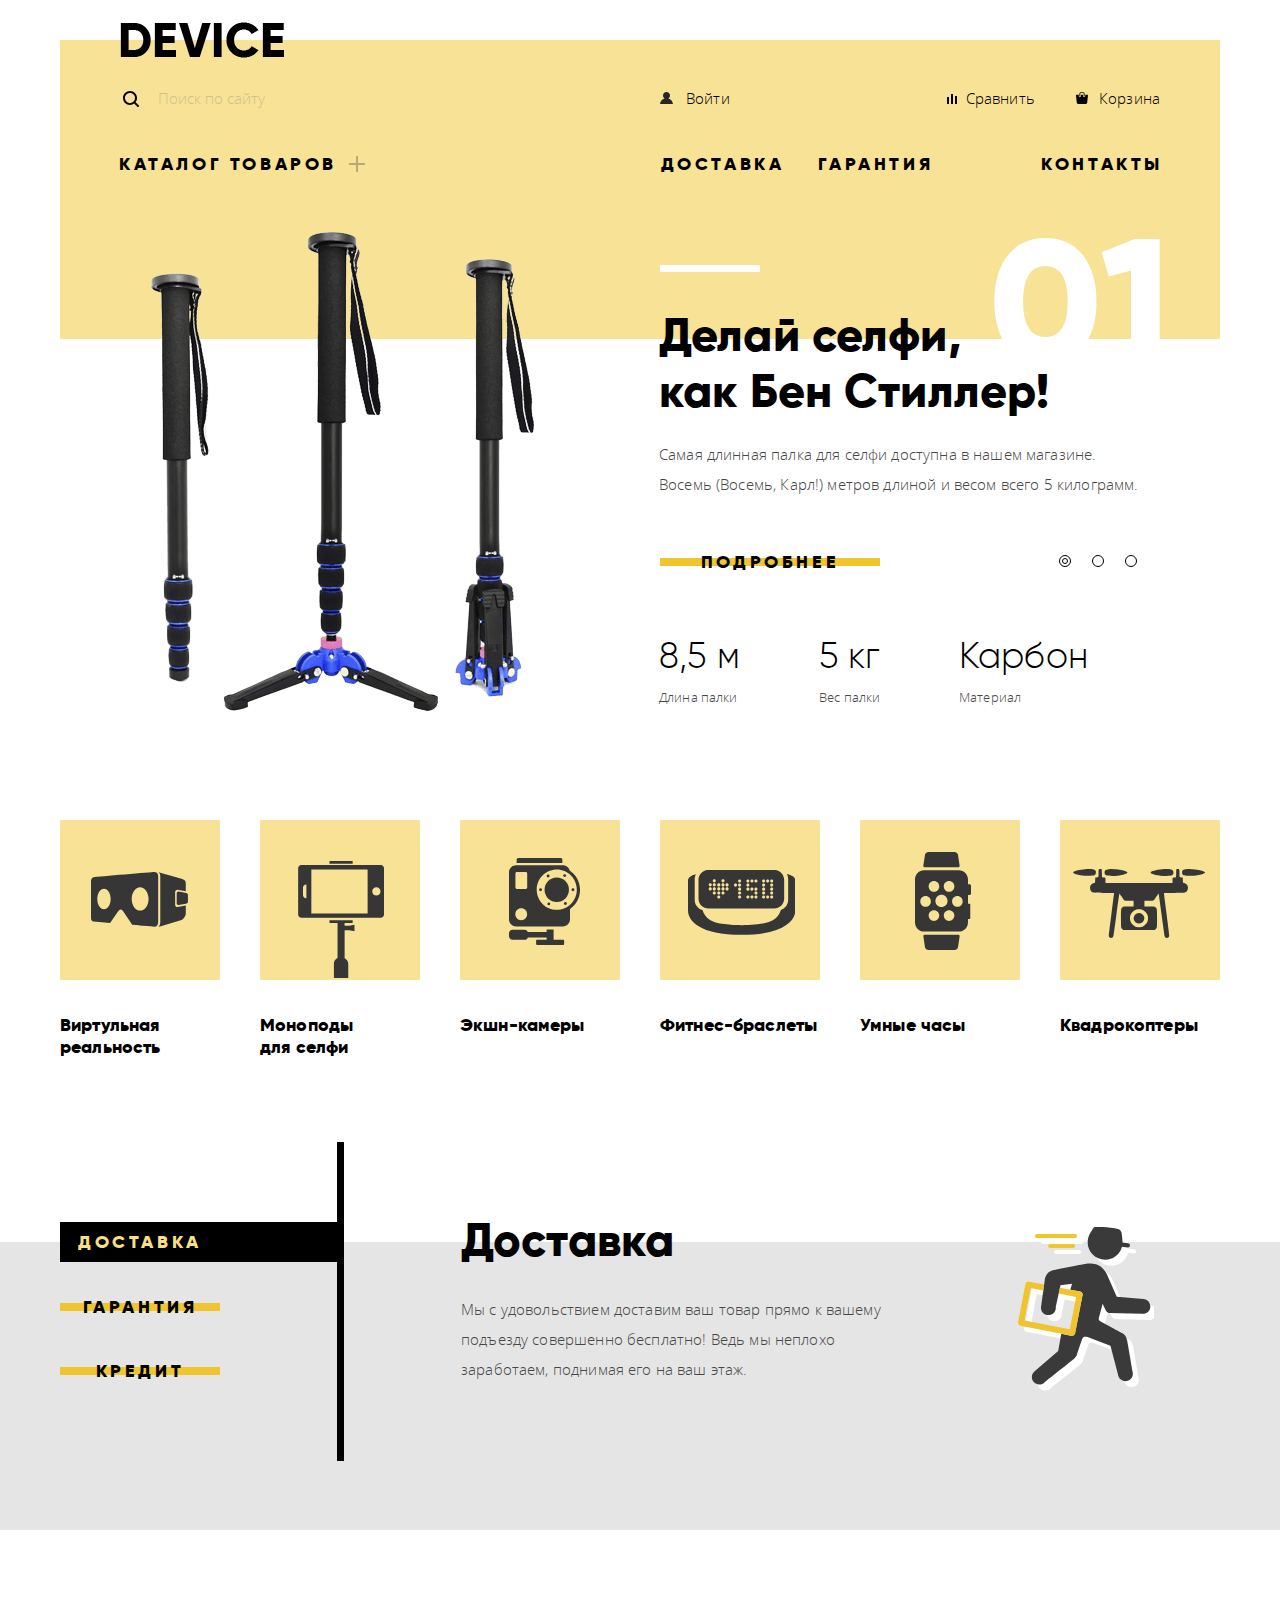
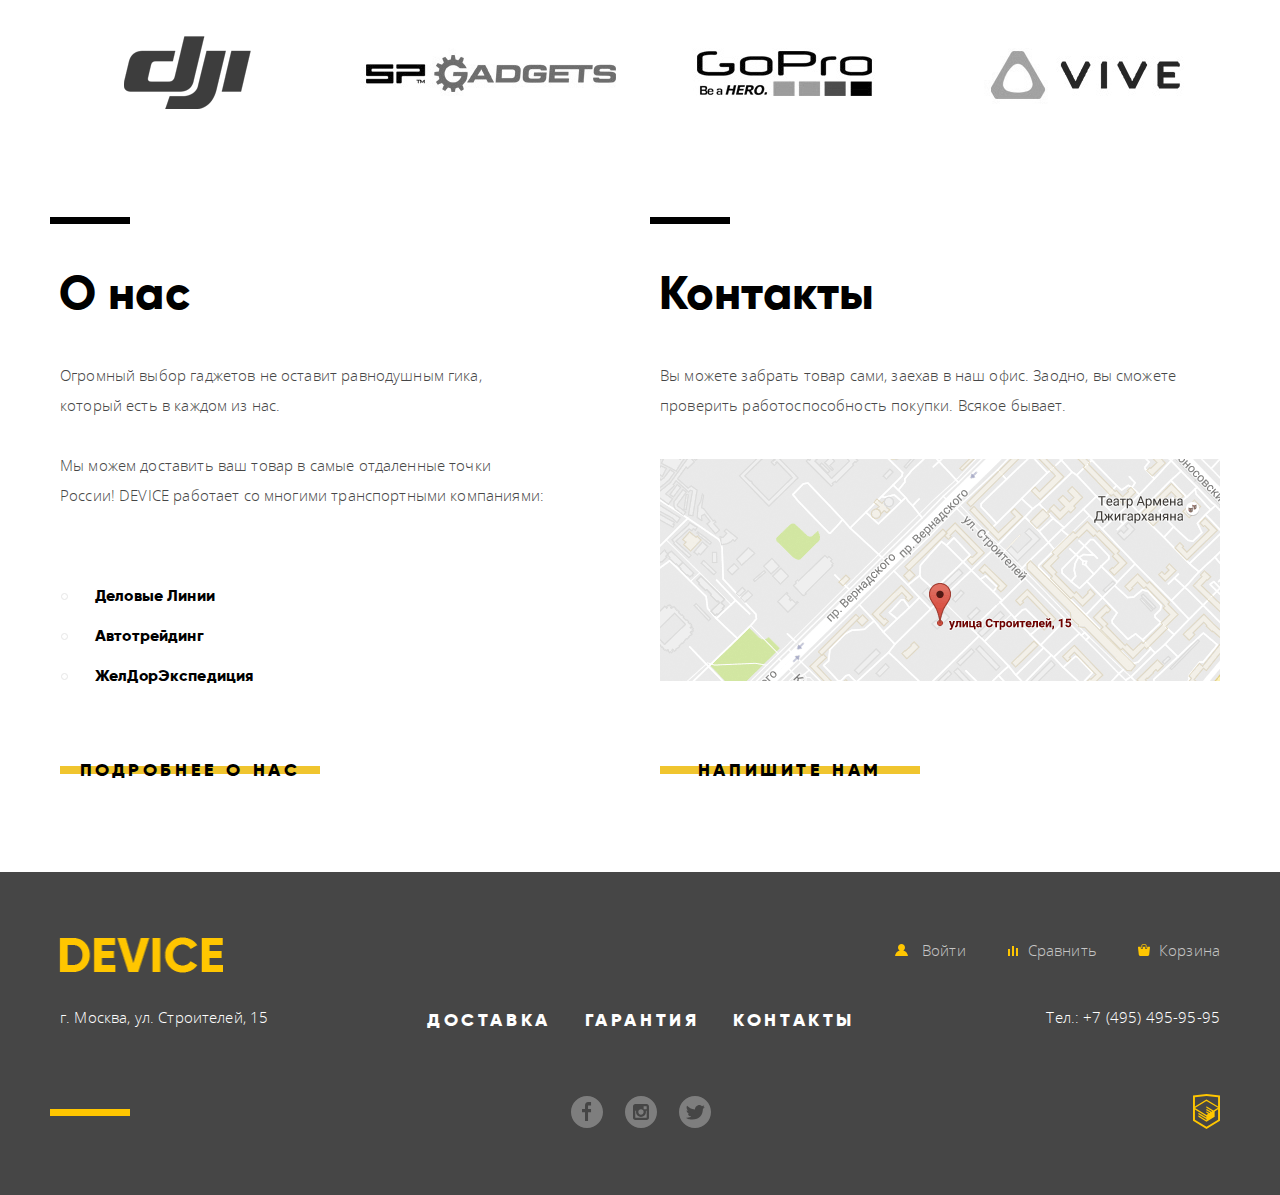
==== commit e0a93607: "Исправил критерий Б11" ====
--- a/index.html
+++ b/index.html
@@ -1,289 +1,368 @@
 <!DOCTYPE html>
 <html lang="ru">
-  <head>
-    <meta charset="utf-8">
-    <title>HTML Academy: Девайс</title>
-    <link href="css/normalize.css" rel="stylesheet">
-    <link href="css/style-mini.css" rel="stylesheet">
-  </head>
-  <body>
-  	<header class="main-header">
-  		<div class="container">
-  			<div class="logo-title">
-  				<a><img src="img/logo.png" width="164" height="36" alt="Логотип компании Device"></a>
-  			</div>
-	  		<nav class="main-navigation">
-	  			<div class="search-wrap">
-		  			<form class="search" action="https://echo.htmlacademy.ru" method="post">
-		  					<label class="search-label" for="search"><span class="visually-hidden ">Поиск по сайту</span></label>
-		  					<input id="search" type="search" name="search" value="" placeholder="Поиск по сайту">
-		  					<button class="button-search" type="submit">Найти</button>
-		  			</form>
-		  		</div>
-	  			<ul class="user-menu">
-	  				<li><a class="user-menu-link login-in" href="#">Войти</a></li>
-	  				<li><a class="user-menu-link compare" href="#">Сравнить</a></li>
-	  				<li><a class="user-menu-link basket" href="#">Корзина</a></li>
-	  			</ul>
-	  			<ul class="site-menu">
-            <li class="site-menu-item site-menu-catalog">
-              <a class="site-menu-link" href="#">Каталог товаров</a>
-              <div class="submenu-wrap">
-	              <ul class="submenu">
-	                <li class="submenu-item submenu-item-vr">
-	                  <a class="submenu-link" href="#">Виртульная реальность</a>
-	                </li>
-	                <li class="submenu-item submenu-item-fitnes">
-	                  <a class="submenu-link" href="#">Фитнес браслеты</a>
-	                </li>
-	                <li class="submenu-item submenu-item-quadcopter">
-	                  <a class="submenu-link" href="#">Квадрокоптеры</a>
-	                </li>
-	                <li class="submenu-item submenu-item-selfie">
-	                  <a class="submenu-link" href="catalog.html">Моноподы для селфи</a>
-	                </li>
-	                <li class="submenu-item submenu-item-watch">
-	                  <a class="submenu-link" href="#">Умные часы</a>
-	                </li>
-	                <li class="submenu-item submenu-item-camera">
-	                  <a class="submenu-link" href="#">Экшн-камеры</a>
-	                </li>
-	              </ul>
-	            </div>
-	  				</li>
-	  				<li class="site-menu-item"><a class="site-menu-link" href="#">Доставка</a></li>
-	  				<li class="site-menu-item"><a class="site-menu-link" href="#">Гарантия</a></li>
-	  				<li class="site-menu-item"><a class="site-menu-link" href="#">Контакты</a></li>
-	  			</ul>
-	  		</nav>
-	  	</div>
-  	</header>
-  	<main>
-  		<div class="container">
-	  		<h1 class="visually-hidden">Магазин электронных товаров Device</h1>
-	  		<section class="slider">	  			
-	  			<input class="slider-input visually-hidden slider-selfie-radio" type="radio" id="slider-selfie" name="slider-radio" checked>
-	  			<input class="slider-input visually-hidden slider-fitness-radio" type="radio" id="slider-fitness" name="slider-radio">
-	  			<input class="slider-input visually-hidden slider-quadcopter-radio" type="radio" id="slider-quadcopter" name="slider-radio">
-	  			<div class="slider-controls">
-		  			<label class="slider-selfie-label" for="slider-selfie"><span class="visually-hidden">Монопод дял селфи</span></label>
-	          <label class="slider-fitness-label" for="slider-fitness"><span class="visually-hidden">Фитнес браслет</span></label>
-	          <label class="slider-quadcopter-label" for="slider-quadcopter"><span class="visually-hidden">Квадрокоптер</span></label>
-          </div>
-	  			<div class="slider-wrap slider-selfie">
-		  			<h2 class="visually-hidden">Монопод для селфи</h2>
-		  			<div class="slider-img ">
-		  				<img class="slider-selfie-img" src="img/slider-1.png" width="384" height="486" alt="Монопод для селфи">
-		  			</div>
-		  			<div class="slider-content">
-			 				<p class="slider-title">Делай селфи, <br>как Бен Стиллер!</p>
-			 				<p class="slider-description">Самая длинная палка для селфи доступна в нашем магазине. Восемь (Восемь, Карл!) метров длиной и весом всего 5 килограмм.</p>
-			  			<a class="button slider-more" href="#">Подробнее</a>
-		  				<table class="slider-table">
-		  					<tr class="slider-table-features">
-		  						<td>8,5 м</td>
-		  						<td>5 кг</td>
-		  						<td>Карбон</td>
-		  					</tr>
-		  					<tr class="slider-table-title">
-		  						<th>Длина палки</th>
-		  						<th>Вес палки</th>
-		  						<th>Материал</th>
-		  					</tr>
-		  				</table>
-		  			</div>
-		  		</div>
-	  			<div class="slider-wrap slider-fitness">
-		  			<h2 class="visually-hidden">Фитнесбраслет</h2>
-		  			<div class="slider-img">
-		  				<img class="slider-fitness-img" src="img/slider-2.png" width="345" height="485" alt="Фитнесбраслет">
-		  			</div>
-		  			<div class="slider-content">
-		  				<p class="slider-title">Худеем <br>правильно!</p>
-		  				<p class="slider-description">Мотивирующие фитнес-браслеты помогут найти в себе силы <br>не пропускать занятия и соблюдать диету.</p>
-		  				<a class="button slider-more" href="#">Подробнее</a>
-		  				<table class="slider-table">
-		  					<tr class="slider-table-features">
-		  						<td>48 часов</td>
-		  					</tr>
-		  					<tr class="slider-table-title">
-		  						<th>Без подзарядки</th>
-		  					</tr>
-		  				</table>
-		  			</div>
-		  		</div>
-	  			<div class="slider-wrap slider-quadcopter">
-	  				<h2 class="visually-hidden">Квадрокоптер</h2>
-	  				<div class="slider-img">
-	  					<img class="slider-quadcopter-img" src="img/slider-3.png" width="526" height="334" alt="Квадрокоптер">
-	  				</div>
-	  				<div class="slider-content">
-	  					<p class="slider-title">Пархает как бабочка, жалит как пчела!</p>
-	  					<p class="slider-description">Этот обычный, на первый взгляд, квадрокоптер оснащен <br>мощным лазером, замаскированным под стандартную камеру.</p>
-	  					<a class="button slider-more" href="#">Подробнее</a>
-	  					<table class="slider-table">
-	  						<tr class="slider-table-features">
-	  							<td>800 м</td>
-	  							<td>50 м</td>
-	  						</tr>
-	  						<tr class="slider-table-title">
-	  							<th>Дальность полета</th>
-	  							<th>Радиус поражения</th>
-	  						</tr>
-	  					</table>
-	  				</div>
-	  			</div>
-	  		</section>
-	  		<section class="popular">
-	  			<h2 class="visually-hidden">Популярные товары</h2>
-	  			<ul class="popular-list">
-	  				<li><a class="popular-item popular-vr" href="#">Виртульная реальность</a></li>
-	  				<li><a class="popular-item popular-selfie" href="catalog.html">Моноподы <br>для селфи</a></li>
-	  				<li><a class="popular-item popular-camera" href="#">Экшн-камеры</a></li>
-	  				<li><a class="popular-item popular-fitness" href="#">Фитнес-браслеты</a></li>
-	  				<li><a class="popular-item popular-watch" href="#">Умные часы</a></li>
-	  				<li><a class="popular-item popular-quadcopter" href="#">Квадрокоптеры</a></li>
-	  			</ul>
-	  		</section>
-	  	</div>
-	  	<section class="service">
-	  		<div class="container">
-		 			<h2 class="visually-hidden">Услуги</h2>
-		 			<div class="service-wrap">
-		 				<input class="visually-hidden service-delivery-radio" type="radio" id="service-delivery" name="service-radio" checked>
-	  				<input class="visually-hidden service-warrantly-radio" type="radio" id="service-warrantly" name="service-radio">
-	  				<input class="visually-hidden service-credit-radio" type="radio" id="service-credit" name="service-radio">
-	  				<div class="service-list-wrap">
-		  				<ul class="service-list">
-			  				<li class="service-delivery-item"><label class="button delivery-link" for="service-delivery">Доставка</label></li>
-		          	<li class="service-warrantly-item"><label class="button warrantly-link" for="service-warrantly">Гарантия</label></li>
-		          	<li class="service-credit-item"><label class="button credit-link" for="service-credit">Кредит</label></li>
-	          	</ul>
-	          </div>
-				 		<div class="service-content">
-					 		<div class="delivery">
-				  			<h3 class="service-title">Доставка</h3>
-				 				<p class="service-text">Мы с удовольствие доставим ваш товар прямо к вашему подъезду совершенно бесплатно! Ведь мы неплохо заработаем, поднимая его на ваш этаж.</p>
-				 			</div>
-					  	<div class="warrantly">
-				 				<h3 class="service-title">Гарантия</h3>
-				 				<p class="service-text">Если из-за возгарания купленного у нас товара у вас сгорит дом — не переживайте, мы выдадим вам новый. <br>Товар, не дом, конечно же.</p>
-				 			</div>
-					  	<div class="credit">
-				 				<h3 class="service-title">Кредит</h3>
-				  			<p class="service-text">Залезть в долговую яму стало проще! Кредитные консультанты подберут для вас наиболее выгодные условия кредита. Выгодные для нашего банка, разумеется.</p>
-				  		</div>
-				  	</div>
-			  	</div>
-		  	</div>
+<head>
+	<meta charset="utf-8">
+	<title>HTML Academy: Девайс</title>
+	<link href="css/normalize.css" rel="stylesheet">
+	<link href="css/style.css" rel="stylesheet">
+</head>
+<body>
+	<header class="main-header">
+		<div class="container">
+			<div class="logo-title">
+				<a><img src="img/logo.png" width="164" height="36" alt="Логотип компании Device">
+				</a>
+			</div>
+			<nav class="main-navigation">
+				<div class="search-wrap">
+					<form class="search" action="https://echo.htmlacademy.ru" method="post">
+						<label class="search-label" for="search">
+							<span class="visually-hidden ">Поиск по сайту</span>
+						</label>
+						<input id="search" type="search" name="search" value="" placeholder="Поиск по сайту">
+						<button class="button-search" type="submit">Найти</button>
+					</form>
+				</div>
+				<ul class="user-menu">
+					<li>
+						<a class="user-menu-link login-in" href="#">Войти</a>
+					</li>
+					<li>
+						<a class="user-menu-link compare" href="#">Сравнить</a>
+					</li>
+					<li>
+						<a class="user-menu-link basket" href="#">Корзина</a>
+					</li>
+				</ul>
+				<ul class="site-menu">
+					<li class="site-menu-item site-menu-catalog">
+						<a class="site-menu-link" href="#">Каталог товаров</a>
+						<div class="submenu-wrap">
+							<ul class="submenu">
+								<li class="submenu-item submenu-item-vr">
+									<a class="submenu-link" href="#">Виртульная реальность</a>
+								</li>
+								<li class="submenu-item submenu-item-fitnes">
+									<a class="submenu-link" href="#">Фитнес браслеты</a>
+								</li>
+								<li class="submenu-item submenu-item-quadcopter">
+									<a class="submenu-link" href="#">Квадрокоптеры</a>
+								</li>
+								<li class="submenu-item submenu-item-selfie">
+									<a class="submenu-link" href="catalog.html">Моноподы для селфи</a>
+								</li>
+								<li class="submenu-item submenu-item-watch">
+									<a class="submenu-link" href="#">Умные часы</a>
+								</li>
+								<li class="submenu-item submenu-item-camera">
+									<a class="submenu-link" href="#">Экшн-камеры</a>
+								</li>
+							</ul>
+						</div>
+					</li>
+					<li class="site-menu-item">
+						<a class="site-menu-link" href="#">Доставка</a>
+					</li>
+					<li class="site-menu-item">
+						<a class="site-menu-link" href="#">Гарантия</a>
+					</li>
+					<li class="site-menu-item">
+						<a class="site-menu-link" href="#">Контакты</a>
+					</li>
+				</ul>
+			</nav>
+		</div>
+	</header>
+	<main>
+		<div class="container">
+			<h1 class="visually-hidden">Магазин электронных товаров Device</h1>
+			<section class="slider">
+				<input class="slider-input visually-hidden slider-selfie-radio" type="radio" id="slider-selfie" name="slider-radio" checked="checked">
+				<input class="slider-input visually-hidden slider-fitness-radio" type="radio" id="slider-fitness" name="slider-radio">
+				<input class="slider-input visually-hidden slider-quadcopter-radio" type="radio" id="slider-quadcopter" name="slider-radio">
+				<div class="slider-controls">
+					<label class="slider-selfie-label" for="slider-selfie">
+						<span class="visually-hidden">Монопод дял селфи</span>
+					</label>
+					<label class="slider-fitness-label" for="slider-fitness">
+						<span class="visually-hidden">Фитнес браслет</span>
+					</label>
+					<label class="slider-quadcopter-label" for="slider-quadcopter">
+						<span class="visually-hidden">Квадрокоптер</span>
+					</label>
+				</div>
+				<div class="slider-wrap slider-selfie">
+					<h2 class="visually-hidden">Монопод для селфи</h2>
+					<div class="slider-img ">
+						<img class="slider-selfie-img" src="img/slider-1.png" width="384" height="486" alt="Монопод для селфи">
+					</div>
+					<div class="slider-content">
+						<p class="slider-title">Делай селфи,
+							<br>как Бен Стиллер!</p>
+						<p class="slider-description">Самая длинная палка для селфи доступна в нашем магазине. Восемь (Восемь, Карл!) метров длиной и весом всего 5 килограмм.</p>
+						<a class="button slider-more" href="#">Подробнее</a>
+						<table class="slider-table">
+							<tr class="slider-table-features">
+								<td>8,5 м</td>
+								<td>5 кг</td>
+								<td>Карбон</td>
+							</tr>
+							<tr class="slider-table-title">
+								<th>Длина палки</th>
+								<th>Вес палки</th>
+								<th>Материал</th>
+							</tr>
+						</table>
+					</div>
+				</div>
+				<div class="slider-wrap slider-fitness">
+					<h2 class="visually-hidden">Фитнесбраслет</h2>
+					<div class="slider-img">
+						<img class="slider-fitness-img" src="img/slider-2.png" width="345" height="485" alt="Фитнесбраслет">
+					</div>
+					<div class="slider-content">
+						<p class="slider-title">Худеем
+							<br>правильно!</p>
+						<p class="slider-description">Мотивирующие фитнес-браслеты помогут найти в себе силы
+							<br>не пропускать занятия и соблюдать диету.</p>
+						<a class="button slider-more" href="#">Подробнее</a>
+						<table class="slider-table">
+							<tr class="slider-table-features">
+								<td>48 часов</td>
+							</tr>
+							<tr class="slider-table-title">
+								<th>Без подзарядки</th>
+							</tr>
+						</table>
+					</div>
+				</div>
+				<div class="slider-wrap slider-quadcopter">
+					<h2 class="visually-hidden">Квадрокоптер</h2>
+					<div class="slider-img">
+						<img class="slider-quadcopter-img" src="img/slider-3.png" width="526" height="334" alt="Квадрокоптер">
+					</div>
+					<div class="slider-content">
+						<p class="slider-title">Пархает как бабочка, жалит как пчела!</p>
+						<p class="slider-description">Этот обычный, на первый взгляд, квадрокоптер оснащен
+							<br>мощным лазером, замаскированным под стандартную камеру.</p>
+						<a class="button slider-more" href="#">Подробнее</a>
+						<table class="slider-table">
+							<tr class="slider-table-features">
+								<td>800 м</td>
+								<td>50 м</td>
+							</tr>
+							<tr class="slider-table-title">
+								<th>Дальность полета</th>
+								<th>Радиус поражения</th>
+							</tr>
+						</table>
+					</div>
+				</div>
 			</section>
-  		<section class="brands container">
-	  			<ul class="brands-list">
-	  				<li class="brands-item">
-	  					<a class="brands-link" href="#">
-	  						<img class="brands-img" src="img/brand-1.png" width="260" height="100" alt="Логотип 1 - черно-белый">
-	  						<img class="brands-img" src="img/brand-1-hover.png" width="260" height="100" alt="Логотип 1 - цветной">
-	  					</a>
-	  				</li>
-	  				<li class="brands-item">
-	  					<a class="brands-link" href="#">
-	  						<img class="brands-img" src="img/brand-2.png" width="260" height="100" alt="Логотип 2 - черно-белый">
-	  						<img class="brands-img" src="img/brand-2-hover.png" width="260" height="100" alt="Логотип 2 - цветной">
-	  					</a>
-	  				</li>
-	  				<li class="brands-item">
-	  					<a class="brands-link" href="#">
-	  						<img class="brands-img" src="img/brand-3.png" width="260" height="100" alt="Логотип 3 - черно-белый">
-	  						<img class="brands-img" src="img/brand-3-hover.png" width="260" height="100" alt="Логотип 3 - цветной">
-	  					</a>
-	  				</li>
-	  				<li class="brands-item">
-	  					<a class="brands-link" href="#">
-	  						<img class="brands-img" src="img/brand-4.png" width="260" height="100" alt="Логотип 4 - черно-белый">
-	  						<img class="brands-img" src="img/brand-4-hover.png" width="260" height="100" alt="Логотип 4 - цветной">
-	  					</a>
-	  				</li>
-	  			</ul>
-  		</section>
-  		<div class="container info">
-  			<div class="about-wrap">
-		  		<section class="about">
-		  			<h2 class="info-title">О нас</h2>
-		  			<p class="info-text">Огромный выбор гаджетов не оставит равнодушным гика, который есть в каждом из нас.</p>
-		  			<p class="info-text">Мы можем доставить ваш товар в самые отдаленные точки России! DEVICE работает со многими транспортными компаниями:</p>
-		  			<ul class="transport-list">
-		  				<li>Деловые Линии</li>
-		  				<li>Автотрейдинг</li>
-		  				<li>ЖелДорЭкспедиция</li>
-		  			</ul>
-		  			<a class="button info-button" href="#">Подробнее о нас</a>
-		  		</section>
-		  	</div>
-		  	<div class="contacts-wrap">
-		  		<section class="contacts">
-		  			<h2 class="info-title">Контакты</h2>
-		  			<p class="info-text">Вы можете забрать товар сами, заехав в наш офис. Заодно, вы сможете проверить работоспособность покупки. Всякое бывает.</p>
-		  			<a class="contacts-map" href="https://yandex.ru/maps"><img src="img/map.png" width="560" height="222" alt="Местоположение магазина на карте"></a>
-		  			<a class="button info-button feedback" href="writeus.html">Напишите нам</a>
-		  		</section>
-		  	</div>
-	  	</div>
-  	</main>
-  	<footer class="main-footer">
-  		<div class="container">
-  			<div class="footer-top">
-  				<div class="logo-title">
-		  			<a><img src="img/logo-footer.png" width="164" height="36" alt="Логотип компании Device"></a>
-		  		</div>
-		  		<ul class="footer-user-menu">
-		  				<li><a class="footer-login-link" href="#">Войти</a></li>
-		  				<li><a class="footer-compare" href="#">Сравнить</a></li>
-		  				<li><a class="footer-basket" href="#">Корзина</a></li>
-		  		</ul>
-		  	</div>
-				<div class="footer-middle">	
-		  		<p class="footer-contacts">г. Москва, ул. Строителей, 15</p>
-		  		<ul class="footer-menu">
-		  			<li><a href="#">Доставка</a></li>
-		  			<li><a href="#">Гарантия</a></li>
-		  			<li><a href="#">Контакты</a></li>
-		  		</ul>
-		  		<p class="footer-phone">Тел.: +7 (495) 495-95-95</p>
-		  	</div>
-		  	<div class="footer-bottom">
-		  		<ul class="footer-social">
-		  			<li><a class="social-button social-fb" href="#"><span class="visually-hidden">Фейсбук</span></a></li>
-		  			<li><a class="social-button social-instagramm" href="#"><span class="visually-hidden">Инстагр</span></a></li>
-		  			<li><a class="social-button social-twitter" href="#"><span class="visually-hidden">Твиттер</span></a></li>
-		  		</ul>
-		  		<a class="copyright" href="https://htmlacademy.ru/intensive/htmlcss"><img class="copyright" src="img/logo-html.svg" width="27" height="35" alt="Логотип HTML Academy"></a>
-		  	</div>
-		  </div>
-	  </footer>
-  	<section class="popup write-us">
-  		<h2 class="visually-hidden">Обратная связь</h2>
-  			<form class="write-us-form">
-  				<p class="write-us-item">
-  					<label for="name">Ваше имя:</label>
-  					<input id="name" type="text" name="name" value="" placeholder="Представьтесь, пожалуйста">
-  				</p>
-  				<p class="write-us-item">
-  					<label for="e-mail">Ваш e-mail:</label>
-  					<input id="e-mail" type="email" name="email" value="" placeholder="Для отправки ответа">
-  				</p>
-  				<p class="write-us-item write-us-textarea">
-  					<label for="content">Текст письма:</label>
-  					<textarea id="content" name="content" placeholder="В свободной форме"></textarea>
-  				</p>
-  				<button class="button" type="submit"><span>Отправить</span></button>
-  			</form>
-  		<button class="popup-close"><span class="visually-hidden">Закрыть</span></button>
-  	</section>
-  	<section class="popup map">
-  		<iframe src="https://www.google.com/maps/embed?pb=!1m18!1m12!1m3!1d2249.1125488779985!2d37.52742931625744!3d55.6870309805358!2m3!1f0!2f0!3f0!3m2!1i1024!2i768!4f13.1!3m3!1m2!1s0x46b54cf65f5c8955%3A0x694710ccd55501e!2z0YPQuy4g0KHRgtGA0L7QuNGC0LXQu9C10LksIDE1LCDQnNC-0YHQutCy0LAsIDExOTMxMQ!5e0!3m2!1sru!2sru!4v1512375066138" width="960" height="559" style="border:0" allowfullscreen></iframe>
-  		<img class="map-fullsize" src="img/map-big.jpg" width="960" height="559" alt="Местоположение магазина на карте">
-  		<button class="popup-close"><span class="visually-hidden">Закрыть</span></button>
-  	</section>
-  	<script src="js/script-mini.js"></script>
-  </body>
+			<section class="popular">
+				<h2 class="visually-hidden">Популярные товары</h2>
+				<ul class="popular-list">
+					<li>
+						<a class="popular-item popular-vr" href="#">Виртульная реальность</a>
+					</li>
+					<li>
+						<a class="popular-item popular-selfie" href="catalog.html">Моноподы
+																<br>для селфи</a>
+					</li>
+					<li>
+						<a class="popular-item popular-camera" href="#">Экшн-камеры</a>
+					</li>
+					<li>
+						<a class="popular-item popular-fitness" href="#">Фитнес-браслеты</a>
+					</li>
+					<li>
+						<a class="popular-item popular-watch" href="#">Умные часы</a>
+					</li>
+					<li>
+						<a class="popular-item popular-quadcopter" href="#">Квадрокоптеры</a>
+					</li>
+				</ul>
+			</section>
+		</div>
+		<section class="service">
+			<div class="container">
+				<h2 class="visually-hidden">Услуги</h2>
+				<div class="service-wrap">
+					<input class="visually-hidden service-delivery-radio" type="radio" id="service-delivery" name="service-radio" checked="checked">
+					<input class="visually-hidden service-warrantly-radio" type="radio" id="service-warrantly" name="service-radio">
+					<input class="visually-hidden service-credit-radio" type="radio" id="service-credit" name="service-radio">
+					<div class="service-list-wrap">
+						<ul class="service-list">
+							<li class="service-delivery-item">
+								<label class="button delivery-link" for="service-delivery">Доставка</label>
+							</li>
+							<li class="service-warrantly-item">
+								<label class="button warrantly-link" for="service-warrantly">Гарантия</label>
+							</li>
+							<li class="service-credit-item">
+								<label class="button credit-link" for="service-credit">Кредит</label>
+							</li>
+						</ul>
+					</div>
+					<div class="service-content">
+						<div class="delivery">
+							<h3 class="service-title">Доставка</h3>
+							<p class="service-text">Мы с удовольствием доставим ваш товар прямо к вашему подъезду совершенно бесплатно! Ведь мы неплохо заработаем, поднимая его на ваш этаж.
+							</p>
+						</div>
+						<div class="warrantly">
+							<h3 class="service-title">Гарантия</h3>
+							<p class="service-text">Если из-за возгарания купленного у нас товара у вас сгорит дом — не переживайте, мы выдадим вам новый.
+								<br>Товар, не дом, конечно же.</p>
+						</div>
+						<div class="credit">
+							<h3 class="service-title">Кредит</h3>
+							<p class="service-text">Залезть в долговую яму стало проще! Кредитные консультанты подберут для вас наиболее выгодные условия кредита. Выгодные для нашего банка, разумеется.</p>
+						</div>
+					</div>
+				</div>
+			</div>
+		</section>
+		<section class="brands container">
+			<ul class="brands-list">
+				<li class="brands-item">
+					<a class="brands-link" href="#">
+						<img class="brands-img" src="img/brand-1.png" width="260" height="100" alt="Логотип 1 - черно-белый">
+						<img class="brands-img" src="img/brand-1-hover.png" width="260" height="100" alt="Логотип 1 - цветной">
+					</a>
+				</li>
+				<li class="brands-item">
+					<a class="brands-link" href="#">
+						<img class="brands-img" src="img/brand-2.png" width="260" height="100" alt="Логотип 2 - черно-белый">
+						<img class="brands-img" src="img/brand-2-hover.png" width="260" height="100" alt="Логотип 2 - цветной">
+					</a>
+				</li>
+				<li class="brands-item">
+					<a class="brands-link" href="#">
+						<img class="brands-img" src="img/brand-3.png" width="260" height="100" alt="Логотип 3 - черно-белый">
+						<img class="brands-img" src="img/brand-3-hover.png" width="260" height="100" alt="Логотип 3 - цветной">
+					</a>
+				</li>
+				<li class="brands-item">
+					<a class="brands-link" href="#">
+						<img class="brands-img" src="img/brand-4.png" width="260" height="100" alt="Логотип 4 - черно-белый">
+						<img class="brands-img" src="img/brand-4-hover.png" width="260" height="100" alt="Логотип 4 - цветной">
+					</a>
+				</li>
+			</ul>
+		</section>
+		<div class="container info">
+			<div class="about-wrap">
+				<section class="about">
+					<h2 class="info-title">О нас</h2>
+					<p class="info-text">Огромный выбор гаджетов не оставит равнодушным гика, который есть в каждом из нас.</p>
+					<p class="info-text">Мы можем доставить ваш товар в самые отдаленные точки России! DEVICE работает со многими транспортными компаниями:</p>
+					<ul class="transport-list">
+						<li>Деловые Линии</li>
+						<li>Автотрейдинг</li>
+						<li>ЖелДорЭкспедиция</li>
+					</ul>
+					<a class="button info-button" href="#">Подробнее о нас</a>
+				</section>
+			</div>
+			<div class="contacts-wrap">
+				<section class="contacts">
+					<h2 class="info-title">Контакты</h2>
+					<p class="info-text">Вы можете забрать товар сами, заехав в наш офис. Заодно, вы сможете проверить работоспособность покупки. Всякое бывает.</p>
+					<a class="contacts-map" href="https://yandex.ru/maps"><img src="img/map.png" width="560" height="222" alt="Местоположение магазина на карте">
+					</a>
+					<a class="button info-button feedback" href="writeus.html">Напишите нам</a>
+				</section>
+			</div>
+		</div>
+	</main>
+	<footer class="main-footer">
+		<div class="container">
+			<div class="footer-top">
+				<div class="logo-title">
+					<a><img src="img/logo-footer.png" width="164" height="36" alt="Логотип компании Device">
+					</a>
+				</div>
+				<ul class="footer-user-menu">
+					<li>
+						<a class="footer-login-link" href="#">Войти</a>
+					</li>
+					<li>
+						<a class="footer-compare" href="#">Сравнить</a>
+					</li>
+					<li>
+						<a class="footer-basket" href="#">Корзина</a>
+					</li>
+				</ul>
+			</div>
+			<div class="footer-middle">
+				<p class="footer-contacts">г. Москва, ул. Строителей, 15</p>
+				<ul class="footer-menu">
+					<li>
+						<a href="#">Доставка</a>
+					</li>
+					<li>
+						<a href="#">Гарантия</a>
+					</li>
+					<li>
+						<a href="#">Контакты</a>
+					</li>
+				</ul>
+				<p class="footer-phone">Тел.: +7 (495) 495-95-95</p>
+			</div>
+			<div class="footer-bottom">
+				<ul class="footer-social">
+					<li>
+						<a class="social-button social-fb" href="#">
+							<span class="visually-hidden">Фейсбук</span>
+						</a>
+					</li>
+					<li>
+						<a class="social-button social-instagramm" href="#">
+							<span class="visually-hidden">Инстагр</span>
+						</a>
+					</li>
+					<li>
+						<a class="social-button social-twitter" href="#">
+							<span class="visually-hidden">Твиттер</span>
+						</a>
+					</li>
+				</ul>
+				<a class="copyright" href="https://htmlacademy.ru/intensive/htmlcss"><img class="copyright" src="img/logo-html.svg" width="27" height="35" alt="Логотип HTML Academy">
+				</a>
+			</div>
+		</div>
+	</footer>
+	<section class="popup write-us">
+		<h2 class="visually-hidden">Обратная связь</h2>
+		<form class="write-us-form">
+			<p class="write-us-item">
+				<label for="name">Ваше имя:</label>
+				<input id="name" type="text" name="name" value="" placeholder="Представьтесь, пожалуйста">
+			</p>
+			<p class="write-us-item">
+				<label for="e-mail">Ваш e-mail:</label>
+				<input id="e-mail" type="email" name="email" value="" placeholder="Для отправки ответа">
+			</p>
+			<p class="write-us-item write-us-textarea">
+				<label for="content">Текст письма:</label>
+				<textarea id="content" name="content" placeholder="В свободной форме"></textarea>
+			</p>
+			<button class="button" type="submit">
+				<span>Отправить</span>
+			</button>
+		</form>
+		<button class="popup-close">
+			<span class="visually-hidden">Закрыть</span>
+		</button>
+	</section>
+	<section class="popup map">
+		<iframe src="https://www.google.com/maps/embed?pb=!1m18!1m12!1m3!1d2249.1125488779985!2d37.52742931625744!3d55.6870309805358!2m3!1f0!2f0!3f0!3m2!1i1024!2i768!4f13.1!3m3!1m2!1s0x46b54cf65f5c8955%3A0x694710ccd55501e!2z0YPQuy4g0KHRgtGA0L7QuNGC0LXQu9C10LksIDE1LCDQnNC-0YHQutCy0LAsIDExOTMxMQ!5e0!3m2!1sru!2sru!4v1512375066138" width="960" height="559" style="border:0" allowfullscreen="allowfullscreen"></iframe>
+		<img class="map-fullsize" src="img/map-big.jpg" width="960" height="559" alt="Местоположение магазина на карте">
+		<button class="popup-close">
+			<span class="visually-hidden">Закрыть</span>
+		</button>
+	</section>
+	<script src="js/script-mini.js"></script>
+</body>
 </html>
--- a/css/style.css
+++ b/css/style.css
@@ -0,0 +1,2223 @@
+@font-face {
+	font-family: "Gilroy";
+	font-weight: normal;
+	font-style: normal;
+	src: local("Gilroy Light"), url("../fonts/gilroylight.woff2") format("woff2");
+}
+
+@font-face {
+	font-family: "Gilroy";
+	font-weight: 700;
+	font-style: normal;
+	src: local("Gilroy ExtraBold"), url("../fonts/gilroyextrabold.woff2") format("woff2");
+}
+
+@font-face {
+	font-family: "Open Sans";
+	font-weight: 300;
+	font-style: normal;
+	src: local("Open Sans Light"), url("../fonts/opensanslight.woff2") format("woff2");
+}
+
+@font-face {
+	font-family: "Open Sans";
+	font-weight: normal;
+	font-style: normal;
+	src: local("Open Sans"), url("../fonts/opensans.woff2") format("woff2");
+}
+
+body,
+html {
+	width: 100%;
+}
+
+body {
+	margin: 0;
+	padding: 0;
+
+	font-family: "Open Sans", "Arial", sans-serif;
+	font-size: 15px;
+	line-height: 30px;
+	letter-spacing: 0.01em;
+	color: #464646;
+	font-weight: 300;
+
+	background-color: #ffffff;
+}
+
+a {
+	text-decoration: none;
+}
+
+.visually-hidden:not(:focus):not(:active),
+input[type="checkbox"].visually-hidden,
+input[type="radio"].visually-hidden {
+	position: absolute;
+
+	width: 1px;
+	height: 1px;
+	margin: -1px;
+	border: 0;
+	padding: 0;
+
+	white-space: nowrap;
+
+	clip-path: inset(100%);
+	clip: rect(0 0 0 0);
+	overflow: hidden;
+}
+
+.container {
+	width: 1160px;
+	margin: 0 auto;
+	padding: 0 10px;
+}
+
+.content-container {
+	width: 1040px;
+	margin: 0 auto;
+}
+
+.main-header {
+	margin-top: 22px;
+}
+
+.main-navigation {
+	display: flex;
+	flex-wrap: wrap;
+	justify-content: space-between;
+	align-items: flex-start;
+	align-content: flex-start;
+	min-height: 168px;
+	padding: 0 60px;
+
+	line-height: 36px;
+	color: black;
+
+	background-color: #f7e296;
+}
+
+.logo-title {
+	width: 164px;
+	height: 36px;
+	margin-left: 60px;
+}
+
+.main-header .logo-title::before {
+	content: "";
+
+	position: absolute;
+	z-index: -1;
+
+	width: 1160px;
+	height: 18px;
+	margin-top: 18px;
+	margin-left: -60px;
+
+	background-color: #f7e296;
+}
+
+.logo-title a:hover {
+	opacity: 0.6;
+}
+
+.logo-title a:active {
+	opacity: 0.3;
+}
+
+.search-wrap {
+	position: relative;
+
+	display: flex;
+	align-items: center;
+	width: 440px;
+	margin-top: 15px;
+}
+
+.search {
+	position: relative;
+}
+
+.search-label::before {
+	content: "";
+
+	position: absolute;
+	top: 18px;
+
+	width: 16px;
+	height: 16px;
+	margin-right: 20px;
+	margin-left: 3px;
+	padding: 0;
+
+	line-height: 36px;
+
+	background-image: url("../img/search.svg");
+	background-repeat: no-repeat;
+}
+
+.button-search::after {
+	content: "";
+
+	position: absolute;
+	bottom: 0;
+	left: 0;
+
+	width: 99%;
+	height: 2px;
+
+	background-color: #000000;
+}
+
+.search input {
+	width: 312px;
+	height: 49px;
+	margin-left: 38px;
+	padding: 0;
+
+	font: inherit;
+
+	background-color: transparent;
+	border: 0;
+	outline: 0;
+	opacity: 0.3;
+}
+
+.search input:hover {
+	opacity: 0.6;
+}
+
+.search input:focus {
+	opacity: 1;
+}
+
+.button-search {
+	display: none;
+	width: 85px;
+	height: 49px;
+
+	font: inherit;
+	line-height: 36px;
+	color: #000000;
+
+	background-color: transparent;
+	border: 2px solid #000000;
+	cursor: pointer;
+}
+
+.button-search:hover {
+	color: #ffffff;
+
+	background-color: #000000;
+}
+
+.button-search:active {
+	color: rgba(255, 255, 255, 0.3);
+}
+
+.search input:focus + .button-search {
+	display: inline-block;
+
+	vertical-align: top;
+}
+
+.site-menu,
+.submenu,
+.user-menu {
+	list-style: none;
+}
+
+.user-menu {
+	display: flex;
+	flex-wrap: wrap;
+	align-items: center;
+	width: 500px;
+	margin-top: 22px;
+	margin-bottom: 0;
+	padding: 0;
+}
+
+.user-menu li {
+	position: relative;
+	padding-left: 26px;
+	margin-right: 38px;
+}
+
+.user-menu li:first-child {
+	margin-right: auto;
+	margin-left: 0;
+}
+
+.user-menu li:last-child {
+	margin-right: 0;
+}
+
+.user-menu .user-item-exit {
+	padding: 0;
+	margin-left: -38px;
+	margin-right: auto;
+}
+
+.basket::before,
+.compare::before,
+.login-in::before {
+	content: "";
+
+	position: absolute;
+
+	width: 13px;
+	height: 13px;
+
+	background-repeat: no-repeat;
+}
+
+.login-in::before {
+	top: 12px;
+	left: 0;
+
+	background-image: url("../img/user.svg");
+}
+
+.compare::before {
+	top: 14px;
+	left: 7px;
+
+	background-image: url("../img/compare.svg");
+}
+
+.basket::before {
+	top: 12px;
+	left: 3px;
+
+	background-image: url("../img/cart.svg");
+}
+
+.login-out {
+	opacity: 0.3;
+}
+
+.site-menu {
+	display: flex;
+	flex-wrap: wrap;
+	flex-basis: 1040px;
+	width: 1040px;
+	margin-top: 24px;
+	padding: 0;
+}
+
+.site-menu .site-menu-catalog {
+	position: relative;
+
+	margin-left: -1px;
+	margin-right: auto;
+	padding-right: 28px;
+}
+
+.site-menu > li {
+	margin-right: 34px;
+}
+
+.site-menu > li:last-child {
+	margin-left: 74px;
+	margin-right: -3px;
+}
+
+.site-menu-link {
+	font-family: "Gilroy", "Arial", sans-serif;
+	font-size: 18px;
+	line-height: 1.2;
+	letter-spacing: 0.2em;
+	color: #000000;
+	font-weight: 700;
+	text-transform: uppercase;
+	text-align: end;
+}
+
+.site-menu-catalog > a::after,
+.site-menu-catalog > a::before {
+	content: "";
+
+	position: absolute;
+	top: 10px;
+	right: 0;
+
+	width: 16px;
+	height: 16px;
+	background-image: linear-gradient(to bottom, transparent 7px, #b8a974 7px, #b8a974 9px, transparent 9px);
+}
+
+.site-menu-catalog a::after {
+	transform: rotate(90deg);
+}
+
+.submenu-wrap {
+	position: absolute;
+	left: -59px;
+
+	display: none;
+	width: 1160px;
+	min-height: 157px;
+	padding: 0;
+
+	background-color: #f7e296;
+}
+
+.submenu {
+	display: flex;
+	flex-wrap: wrap;
+	align-content: flex-start;
+	width: 640px;
+	margin-top: 15px;
+	padding-left: 60px;
+}
+
+.submenu-item-camera,
+.submenu-item-selfie,
+.submenu-item-vr {
+	width: 240px;
+}
+
+.submenu-item-fitnes,
+.submenu-item-watch {
+	width: 200px;
+}
+
+.site-menu-link,
+.submenu-link,
+.user-menu-link {
+	color: #000000;
+}
+
+.site-menu-item:hover .site-menu-link,
+.submenu-link:hover,
+.user-menu-link:hover {
+	opacity: 0.6;
+}
+
+.site-menu-catalog:hover {
+	cursor: pointer;
+}
+
+.site-menu-link:active,
+.submenu-link:active,
+.user-menu-link:active {
+	opacity: 0.3;
+}
+
+.site-menu-catalog:hover .submenu-wrap,
+.site-menu-link:focus + .submenu-wrap {
+	z-index: 1;
+
+	display: block;
+
+	cursor: pointer;
+}
+
+.info h2,
+.info-title,
+.page-title,
+.service-title,
+.slider-title {
+	font-family: "Gilroy", "Arial", sans-serif;
+	font-size: 47px;
+	line-height: 1.2;
+	color: #000000;
+	font-weight: 700;
+}
+
+.slider {
+	position: relative;
+	width: 1160px;
+	min-height: 508px;
+}
+
+.slider::before {
+	content: "";
+
+	position: absolute;
+	z-index: -1;
+
+	width: 1160px;
+	height: 113px;
+
+	background-color: #f7e296;
+}
+
+.slider::after {
+	content: "";
+
+	position: absolute;
+	top: 39px;
+	right: 460px;
+
+	width: 100px;
+	height: 7px;
+
+	background-color: #ffffff;
+}
+
+.slider-wrap {
+	display: none;
+	align-items: flex-start;
+}
+
+.slider-fitness::before,
+.slider-quadcopter::before,
+.slider-selfie::before {
+	position: absolute;
+	top: -13px;
+	right: 46px;
+	z-index: -1;
+
+	font-family: "Gilroy", "Arial", sans-serif;
+	font-size: 179.2px;
+	line-height: 179.2px;
+	letter-spacing: 0.01em;
+	color: #ffffff;
+	font-weight: 700;
+}
+
+.slider-selfie::before {
+	content: "01";
+}
+
+.slider-fitness::before {
+	content: "02";
+}
+
+.slider-quadcopter::before {
+	content: "03";
+}
+
+.slider-img {
+	width: 599px;
+}
+
+.slider-selfie-img {
+	width: 384px;
+	height: 486px;
+	margin-top: 2px;
+	margin-left: 90px;
+}
+
+.slider-fitness-img {
+	width: 345px;
+	height: 485px;
+	margin-top: 14px;
+	margin-left: 116px;
+}
+
+.slider-quadcopter-img {
+	width: 526px;
+	height: 334px;
+	margin-top: 67px;
+	margin-left: 31px;
+}
+
+.slider-content {
+	width: 560px;
+}
+
+.slider-title {
+	margin-top: 81px;
+	margin-bottom: 0;
+}
+
+.slider-description {
+	width: 481px;
+	margin-top: 19px;
+	margin-bottom: 0;
+	padding: 0;
+}
+
+.button {
+	display: inline-block;
+	min-height: 30px;
+	padding-top: 10px;
+
+	font-family: "Gilroy", "Arial", sans-serif;
+	font-size: 18px;
+	line-height: 1.2;
+	letter-spacing: 0.2em;
+	color: #000000;
+	font-weight: 700;
+	text-transform: uppercase;
+	text-align: center;
+	vertical-align: top;
+
+	background-image: linear-gradient(
+		to bottom, 
+		transparent 40%, 
+		#f0c52e 40%, 
+		#f0c52e 60%, 
+		transparent 60%);
+}
+
+.button:hover {
+	background: #f0c52e;
+}
+
+.button:active {
+	color: rgba(0, 0, 0, 0.3);
+}
+
+.slider-more {
+	min-width: 220px;
+	max-width: 350px;
+	margin-top: 43px;
+	margin-left: 1px;
+}
+
+.slider-table {
+	margin-top: 53px;
+	margin-bottom: 0;
+
+	border-collapse: collapse;
+}
+
+.slider-table-features {
+	font-family: "Gilroy", "Arial", sans-serif;
+	font-size: 36px;
+	line-height: 1.2;
+	color: #000000;
+	font-weight: normal;
+}
+
+.slider-table-features td {
+	width: 160px;
+	padding: 0;
+}
+
+.slider-table-features td:nth-child(2) {
+	width: 140px;
+}
+
+.slider-table-title th {
+	padding: 9px 0 0;
+
+	font-size: 13px;
+	line-height: 20px;
+	font-weight: 300;
+	text-align: left;
+}
+
+.slider-controls {
+	position: absolute;
+	bottom: 167px;
+	right: 83px;
+
+	display: flex;
+	justify-content: space-between;
+	width: 78px;
+}
+
+.slider-controls label {
+	position: relative;
+
+	width: 10px;
+	height: 10px;
+
+	background-color: transparent;
+	border: 1px solid #000000;
+	border-radius: 50%;
+}
+
+.slider-controls label:hover {
+	cursor: pointer;
+}
+
+.slider-controls label::before {
+	content: "";
+
+	position: absolute;
+	top: 2px;
+	left: 2px;
+
+	opacity: 0;
+	width: 4px;
+	height: 4px;
+
+	border: 1px solid #000000;
+	border-radius: 50%;
+
+}
+
+.slider-fitness-radio:checked ~ .slider-controls .slider-fitness-label::before,
+.slider-quadcopter-radio:checked ~ .slider-controls .slider-quadcopter-label::before,
+.slider-selfie-radio:checked ~ .slider-controls .slider-selfie-label::before {
+	opacity: 1;
+}
+
+.slider-fitness-radio:checked ~ .slider-fitness,
+.slider-quadcopter-radio:checked ~ .slider-quadcopter,
+.slider-selfie-radio:checked ~ .slider-selfie {
+	display: flex;
+}
+
+.slider-fitness-radio:focus ~ .slider-controls .slider-fitness-label,
+.slider-quadcopter-radio:focus ~ .slider-controls .slider-quadcopter-label,
+.slider-selfie-radio:focus ~ .slider-controls .slider-selfie-label {
+	box-shadow: 0 0 2px 2px skyblue;
+}
+
+.page-title-wrap {
+	margin-left: 60px;
+	margin-top: 32px;
+}
+
+.page-title {
+	margin-bottom: 0;
+}
+
+.breadcrumbs {
+	display: flex;
+	margin-top: 16px;
+	margin-bottom: 0;
+	padding: 0;
+
+	list-style: none;
+}
+
+.breadcrumbs li {
+	position: relative;
+
+	margin-right: 37px;
+}
+
+.breadcrumbs li:not(:first-child)::before {
+	content: "";
+
+	position: absolute;
+	top: 15px;
+	left: -23px;
+
+	width: 4px;
+	height: 4px;
+
+	background-color: transparent;
+	border-right: 1px solid #000000;
+	border-bottom: 1px solid #000000;
+
+	transform: rotate(-45deg);
+}
+
+.breadcrumbs a {
+	font-size: 14px;
+	line-height: 36px;
+	color: rgba(0, 0, 0, 0.3);
+	font-weight: 300;
+}
+
+.breadcrumbs a:hover {
+	color: rgba(0, 0, 0, 0.6);
+}
+
+.breadcrumbs a:active {
+	color: rgba(0, 0, 0, 0.1);
+}
+
+.box-title {
+	margin: 0;
+
+	font-family: "Gilroy", "Arial", sans-serif;
+	font-size: 16px;
+	line-height: 1.2;
+	letter-spacing: 0.2em;
+	color: #000000;
+	font-weight: 700;
+	text-transform: uppercase;
+}
+
+.catalog-wrap {
+	position: relative;
+
+	display: flex;
+	min-height: 1287px;
+	margin-top: 38px;
+}
+
+.catalog-wrap::before {
+	content: "";
+
+	position: absolute;
+	top: 1px;
+	z-index: -1;
+
+	width: 100%;
+	height: 70px;
+
+	background-color: rgba(0, 0, 0, 0.08);
+}
+
+.filter {
+	display: flex;
+	flex-direction: column;
+	align-items: flex-end;
+	flex-grow: 1;
+	flex-basis: 328px;
+
+	background-color: rgba(0, 0, 0, 0.08);
+}
+
+.filter-wrap {
+	display: flex;
+	flex-direction: column;
+	align-items: flex-start;
+	width: 328px;
+}
+
+.filter-item {
+	width: 200px;
+	margin-left: 60px;
+}
+
+.filter-title {
+	display: flex;
+}
+
+.filter-title-wrap {
+	display: flex;
+	align-items: center;
+	min-height: 70px;
+}
+
+.filter-price {
+	min-height: 140px;
+	margin-top: 70px;
+}
+
+.filter-color {
+	min-height: 285px;
+}
+
+.filter-bluetooth {
+	min-height: 126px;
+}
+
+.filter-button {
+	display: inline-block;
+	min-height: 40px;
+	min-width: 200px;
+	margin-top: 31px;
+	padding: 0;
+
+	vertical-align: top;
+
+	cursor: pointer;
+}
+
+.filter-form .filter-button:hover {
+	background-color: #f0c52e;
+}
+
+.filter-line {
+	height: 2px;
+	margin: 0;
+
+	background-color: #000000;
+	border: none;
+}
+
+.filter-form {
+	padding-right: 1px;
+}
+
+.filter-fieldset {
+	margin-top: 12px;
+	padding: 0;
+
+	border: 0;
+}
+
+.fieldset-wrap {
+	position: relative;
+
+	display: flex;
+	flex-direction: column;
+}
+
+.filter-input,
+.filter-label {
+	cursor: pointer;
+}
+
+.filter-item-title {
+	position: relative;
+	left: -3px;
+
+	font-family: "Gilroy", "Arial", sans-serif;
+	font-size: 18px;
+	line-height: 1.2;
+	color: #000000;
+	font-weight: 700;
+}
+
+.filter-label {
+	font: inherit;
+	font-size: 14px;
+	line-height: 40px;
+	color: #000000;
+	font-weight: 300;
+}
+
+.price-wrap {
+	display: flex;
+	flex-wrap: wrap;
+	width: 230px;
+	margin-top: 26px;
+	margin-left: -8px;
+}
+
+.price-button {
+	position: relative;
+	flex-shrink: 0;
+	width: 20px;
+	height: 20px;
+	margin-right: 93px;
+
+	background-color: #ffffff;
+	border-radius: 50%;
+	box-shadow: 0 3px 0 -1px #dadada;
+	cursor: pointer;
+}
+
+.price-button::before {
+	content: "";
+
+	position: absolute;
+	top: 50%;
+	left: 50%;
+
+	width: 4px;
+	height: 4px;
+	margin-top: -2px;
+	margin-left: -2px;
+
+	background-color: #b1b1b1;
+	border-radius: 50%;
+}
+
+.price-button:first-child::after {
+	content: "";
+
+	position: absolute;
+	top: 10px;
+	left: 10px;
+	z-index: -1;
+
+	width: 196px;
+	height: 2px;
+
+	background-image: linear-gradient(
+		to right, 
+		#91c92f 55%, 
+		#dbdbdb 55%);
+}
+
+.price-text {
+	margin-top: 2px;
+	margin-right: 57px;
+	margin-left: 5px;
+
+	font-family: "Gilroy", "Arial", "sans-serif";
+	font-size: 14px;
+	line-height: 22px;
+	color: rgba(0, 0, 0, 0.2);
+}
+
+.filter-checkbox-title,
+.filter-radio-title {
+	margin-left: 36px;
+}
+
+.filter-checkbox-title:first-of-type,
+.filter-radio-title:first-of-type {
+	margin-top: 19px;
+}
+
+.filter-checkbox-title::before {
+	content: "";
+
+	position: absolute;
+	left: -4px;
+
+	margin-top: 8px;
+	width: 19px;
+	height: 19px;
+
+	background-color: transparent;
+	border: 2px solid #000000;
+	border-radius: 3px;
+}
+
+.filter-checkbox:checked + .filter-checkbox-title::after {
+	content: "";
+
+	position: absolute;
+	left: 1px;
+
+	margin-top: 9px;
+	width: 17px;
+	height: 7px;
+
+	background-color: transparent;
+	border-left: 4px solid #000000;
+	border-bottom: 4px solid #000000;
+	border-radius: 0;
+
+	transform: rotate(-45deg);
+}
+
+.filter-radio-title::before {
+	content: "";
+
+	position: absolute;
+	left: -4px;
+
+	margin-top: 6px;
+	width: 17px;
+	height: 17px;
+
+	background-color: transparent;
+	border: 4px solid #000000;
+	border-radius: 50%;
+}
+
+.filter-radio-item:checked + .filter-radio-title::after {
+	content: "";
+
+	position: absolute;
+	left: 4px;
+
+	margin-top: 14px;
+	width: 9px;
+	height: 9px;
+
+	background-color: #000000;
+	border-radius: 50%;
+}
+
+.filter-checkbox-title:hover::after,
+.filter-checkbox-title:hover::before,
+.filter-radio-title:hover::after,
+.filter-radio-title:hover::before {
+	opacity: 0.6;
+}
+
+.filter-input:focus + .filter-label::before {
+	box-shadow: 0 0 2px 2px skyblue;
+}
+
+.filter-input:disabled + .filter-label {
+	opacity: 0.25;
+}
+
+.catalog {
+	display: flex;
+	flex-direction: column;
+	margin-left: 72px;
+	flex-grow: 1;
+	flex-basis: 760px;
+}
+
+.catalog-sort {
+	display: flex;
+	justify-content: space-between;
+	align-items: center;
+	width: 760px;
+	min-height: 70px;
+}
+
+.sort-list {
+	display: flex;
+	flex-wrap: wrap;
+
+	width: 560px;
+	margin: 0;
+	padding: 0;
+
+	list-style: none;
+}
+
+.sort-list-link {
+	font-size: 14px;
+	line-height: 18px;
+	color: #000000;
+	font-weight: 300;
+	opacity: 0.3;
+}
+
+.sort-list-link:hover {
+	opacity: 0.6;
+}
+
+.sort-list-link:active {
+	opacity: 1;
+}
+
+.sort-ending {
+	opacity: 0.2;
+}
+
+.sort-ending:hover {
+	opacity: 0.4;
+}
+
+.sort-link-current {
+	opacity: 1;
+}
+
+.sort-up {
+	position: relative;
+	bottom: 14px;
+
+	width: 0;
+	height: 0;
+	margin-right: 18px;
+
+	border-bottom: 10px solid #000000;
+	border-left: 6px solid transparent;
+	border-right: 6px solid transparent;
+}
+
+.sort-down {
+	position: relative;
+	top: 15px;
+
+	width: 0;
+	height: 0;
+
+	border-top: 10px solid #000000;
+	border-left: 6px solid transparent;
+	border-right: 6px solid transparent;
+}
+
+.sort-list li:not([class*="ending"]) {
+	margin-right: 30px;
+}
+
+.sort-popularity {
+	margin-right: 0;
+}
+
+.sort-type {
+	margin-right: 0;
+}
+
+.sort-price {
+	margin-left: 1;
+}
+
+.sort-item-up {
+	margin-left: auto;
+}
+
+.catalog-content {
+	display: flex;
+	flex-wrap: wrap;
+	width: 760px;
+}
+
+.catalog-list {
+	display: flex;
+	flex-wrap: wrap;
+	justify-content: space-between;
+	padding: 0;
+
+	list-style: none;
+}
+
+.catalog-item {
+	display: flex;
+	flex-wrap: wrap;
+	justify-content: space-between;
+	align-content: flex-start;
+	width: 360px;
+	margin-top: 53px;
+}
+
+.catalog-item-image {
+	position: relative;
+}
+
+.catalog-item-image img {
+	width: 360px;
+	height: 380px;
+}
+
+.catalog-item-new::before {
+	content: "New";
+
+	position: absolute;
+	top: 51px;
+	right: 40px;
+
+	font-family: "Gilroy", "Arial", sans-serif;
+	font-size: 14px;
+	line-height: 1.2;
+	letter-spacing: 0.05;
+	color: #cecece;
+	font-weight: 700;
+	text-transform: uppercase;
+}
+
+.catalog-item-new::after {
+	content: "";
+
+	position: absolute;
+	top: 27px;
+	right: 26px;
+
+	width: 58px;
+	height: 58px;
+
+	border: 2px solid #cecece;
+	border-radius: 50%;
+}
+
+.catalog-buttons-hidden {
+	position: absolute;
+	top: 172px;
+	left: 81px;
+
+	display: flex;
+	flex-direction: column;
+	justify-content: center;
+	align-items: center;
+	opacity: 0;
+}
+
+.catalog-buttons-hidden .button {
+	min-width: 200px;
+}
+
+.catalog-item-image:hover .catalog-buttons-hidden {
+	opacity: 1;
+}
+
+.catalog-item-image:hover img {
+	opacity: 0.7;
+}
+
+.catalog-item h3 {
+	order: 1;
+	width: 280px;
+	margin: 25px 0 0;
+	line-height: 10px;
+}
+
+.catalog-item-title {
+	font-family: "Gilroy", "Arial", sans-serif;
+	font-size: 18px;
+	line-height: 1.2;
+	color: #000000;
+	font-weight: 700;
+}
+
+.add-compare {
+	margin-top: 6px;
+
+	font-size: 13px;
+	line-height: 36px;
+	color: #000000;
+	font-weight: 300;
+	opacity: 0.5;
+}
+
+.add-compare:hover {
+	opacity: 1;
+}
+
+.add-compare:active {
+	opacity: 0.2;
+}
+
+.catalog-item-price {
+	order: 2;
+
+	margin-top: 26px;
+
+	font-family: "Gilroy", "Arial", sans-serif;
+	font-size: 16px;
+	line-height: 1.2;
+	color: #464646;
+	font-weight: normal;
+}
+
+.pagination {
+	display: flex;
+	margin-top: 23px;
+	margin-bottom: 77px;
+	width: 760px;
+}
+
+.pagination-list {
+	display: flex;
+	flex-wrap: wrap;
+	justify-content: space-between;
+	margin: 0;
+	padding: 0;
+	width: 100%;
+	min-height: 70px;
+
+	list-style: none;
+
+	background-color: #ebebeb;
+}
+
+.pagination-number {
+	display: flex;
+	flex-wrap: wrap;
+	align-items: center;
+	padding: 0;
+
+	list-style: none;
+}
+
+.pagination-back,
+.pagination-forward,
+.pagination-number-list {
+	display: flex;
+	flex-wrap: wrap;
+	justify-content: center;
+	align-items: center;
+	min-width: 126px;
+}
+
+.pagination a {
+	font-family: "Gilroy", "Arial", sans-serif;
+	font-size: 16px;
+	line-height: 1.2;
+	letter-spacing: 0.2em;
+	font-weight: 700;
+	text-transform: uppercase;
+}
+
+.pagination-number-item:not(:last-of-type) {
+	margin-right: 28px;
+}
+
+.pagination-number-link {
+	color: rgba(0, 0, 0, 0.3);
+}
+
+.pagination-number-link:hover {
+	color: rgba(0, 0, 0, 0.6);
+}
+
+.pagination-number-link:active {
+	color: #000000;
+}
+
+.pagination-back a,
+.pagination-forward a {
+	color: #000000;
+}
+
+.pagination-back a:active,
+.pagination-forward a:active {
+	color: rgba(0, 0, 0, 0.3);
+}
+
+.pagination-back:hover,
+.pagination-forward:hover {
+	background-color: #d9d9d9;
+}
+
+.pagination-back:active,
+.pagination-forward:active {
+	color: rgba(0, 0, 0, 0.3);
+}
+
+.pagination-item-current {
+	color: #000000;
+}
+
+.popular {
+	min-height: 250px;
+}
+
+.popular-list {
+	display: flex;
+	flex-wrap: wrap;
+	justify-content: space-between;
+	margin: 86px 0 0;
+	padding: 0;
+
+	list-style: none;
+}
+
+.popular-list li {
+	width: 160px;
+}
+
+.popular-item {
+	display: block;
+
+	font-family: "Gilroy", "Arial", sans-serif;
+	font-size: 18px;
+	line-height: 1.2;
+	color: #000000;
+	font-weight: 700;
+}
+
+.popular-item::before {
+	content: "";
+
+	display: block;
+	width: 160px;
+	height: 160px;
+	margin-bottom: 35px;
+
+	background-color: #f7e296;
+	background-repeat: no-repeat;
+	background-position: 50% 50%;
+}
+
+.popular-vr::before {
+	background-image: url("../img/popular-1.svg");
+	background-position: 31px 52px;
+}
+
+.popular-selfie::before {
+	background-image: url("../img/popular-2.svg");
+	background-position: 38px 41px;
+}
+
+.popular-camera::before {
+	background-image: url("../img/popular-3.svg");
+	background-position: 49px 38px;
+}
+
+.popular-fitness::before {
+	background-image: url("../img/popular-4.svg");
+	background-position: 28px 50px;
+}
+
+.popular-watch::before {
+	background-image: url("../img/popular-5.svg");
+	background-position: 55px 32px;
+}
+
+.popular-quadcopter::before {
+	background-image: url("../img/popular-6.svg");
+	background-position: 13px 49px;
+}
+
+.popular-item:hover::before {
+	background-color: #f0c52e;
+}
+
+.popular-item:active {
+	opacity: 0.3;
+}
+
+.service {
+	position: relative;
+}
+
+.service::before {
+	content: "";
+
+	position: absolute;
+	top: 30px;
+	z-index: -1;
+
+	width: 100%;
+	height: 100%;
+
+	background-color: #e5e5e5;
+}
+
+.service-wrap {
+	display: flex;
+	min-height: 288px;
+	margin-top: 142px;
+}
+
+.service-list-wrap {
+	display: flex;
+	flex-direction: column;
+}
+
+.service-list {
+	position: relative;
+
+	display: flex;
+	flex-direction: column;
+	justify-content: space-between;
+	width: 280px;
+	min-height: 169px;
+	margin: 10px 121px 0 0;
+	padding: 0;
+
+	list-style: none;
+}
+
+.service-list::before {
+	content: "";
+
+	position: absolute;
+	top: -80px;
+	right: -4px;
+
+	width: 7px;
+	height: 319px;
+
+	background-color: #000000;
+}
+
+.service-list li {
+	min-height: 40px;
+}
+
+.service-list .button {
+	min-width: 160px;
+	vertical-align: bottom;
+
+	text-transform: uppercase;
+
+	cursor: pointer;
+}
+
+.service-credit-radio:checked ~ .service-list-wrap .service-credit-item,
+.service-delivery-radio:checked ~ .service-list-wrap .service-delivery-item,
+.service-warrantly-radio:checked ~ .service-list-wrap .service-warrantly-item {
+	background-color: #000000;
+}
+
+.service-credit-radio:checked ~ .service-list-wrap .credit-link,
+.service-delivery-radio:checked ~ .service-list-wrap .delivery-link,
+.service-warrantly-radio:checked ~ .service-list-wrap .warrantly-link {
+	color: #f7e184;
+
+	background-color: #000000;
+	background-image: none;
+	opacity: 1;
+}
+
+.service-credit-radio:focus ~ .service-list-wrap .service-credit-item,
+.service-delivery-radio:focus ~ .service-list-wrap .service-delivery-item,
+.service-warrantly-radio:focus ~ .service-list-wrap .service-warrantly-item {
+	outline: 2px solid skyblue;
+}
+
+.service-list .button:active {
+	color: #f7e184;
+
+	background-color: #000000;
+	background-image: none;
+	opacity: 1;
+}
+
+.credit,
+.delivery,
+.warrantly {
+	position: relative;
+
+	display: none;
+	width: 700px;
+}
+
+.delivery::before {
+	content: "";
+
+	position: absolute;
+	top: 15px;
+	right: 7px;
+
+	width: 136px;
+	height: 164px;
+
+	background-image: url("../img/delivery.svg");
+	background-repeat: no-repeat;
+}
+
+.warrantly::before {
+	content: "";
+
+	position: absolute;
+	top: -9px;
+	right: -13px;
+
+	width: 171px;
+	height: 195px;
+
+	background-image: url("../img/warrantly.svg");
+	background-repeat: no-repeat;
+}
+
+.credit::before {
+	content: "";
+
+	position: absolute;
+	top: -9px;
+	right: 11px;
+
+	width: 156px;
+	height: 188px;
+
+	background-image: url("../img/credit.svg");
+	background-repeat: no-repeat;
+}
+
+.service-title {
+	margin: 0;
+}
+
+.service-text {
+	width: 435px;
+	margin-top: 26px;
+}
+
+.service-credit-radio:checked ~ .service-content .credit,
+.service-delivery-radio:checked ~ .service-content .delivery,
+.service-warrantly-radio:checked ~ .service-content .warrantly {
+	display: block;
+}
+
+.brands {
+	min-height: 100px;
+	margin-top: 124px;
+}
+
+.brands-list {
+	display: flex;
+	flex-wrap: wrap;
+	justify-content: space-between;
+	margin: 0;
+	padding: 0;
+
+	list-style: none;
+}
+
+.brands-item {
+	width: 260px;
+	height: 100px;
+}
+
+.brands-link {
+	position: relative;
+
+	display: block;
+}
+
+.brands-img {
+	position: absolute;
+}
+
+.brands-img:last-child {
+	display: none;
+}
+
+.brands-item:hover .brands-img:last-child {
+	display: block;
+}
+
+.info {
+	position: relative;
+
+	display: flex;
+	margin-top: 117px;
+}
+
+.about-wrap,
+.contacts-wrap {
+	display: flex;
+	flex-direction: column;
+}
+
+.about,
+.contacts {
+	display: flex;
+	flex-direction: column;
+	align-items: flex-start;
+	min-height: 549px;
+}
+
+.about {
+	width: 600px;
+}
+
+.contacts {
+	width: 560px;
+}
+
+.about::before,
+.contacts::before {
+	content: "";
+
+	position: absolute;
+	top: -24px;
+
+	width: 80px;
+	height: 7px;
+	background-color: #000000;
+}
+
+.about::before {
+	left: 0;
+}
+
+.contacts::before {
+	left: 600px;
+}
+
+.info h2,
+.info-title {
+	margin-top: 24px;
+	margin-bottom: 24px;
+	margin-left: -1px;
+}
+
+.about .info-text,
+.info p {
+	width: 485px;
+}
+
+.contacts .info-text {
+	width: 520px;
+}
+
+.info ul,
+.transport-list {
+	margin-top: 51px;
+	margin-bottom: auto;
+	padding: 0;
+
+	font-family: "Gilroy", "Arial", sans-serif;
+	font-size: 16px;
+	line-height: 40px;
+	color: #000000;
+	font-weight: 700;
+
+	list-style: none;
+}
+
+.transport-list li {
+	position: relative;
+
+	padding-left: 35px;
+}
+
+.transport-list li::before {
+	content: "";
+
+	position: absolute;
+	top: 17px;
+	left: 1px;
+
+	width: 5px;
+	height: 5px;
+
+	background-color: transparent;
+	border: 1px solid #e6e6e6;
+	border-radius: 50%;
+}
+
+.contacts-map {
+	margin-top: 24px;
+}
+
+.info-button {
+	min-width: 260px;
+	margin-top: auto;
+	margin-bottom: 0;
+}
+
+.main-footer {
+	min-height: 323px;
+	margin-top: 82px;
+
+	color: #ffffff;
+
+	background-color: #464646;
+}
+
+.footer {
+	margin: 0;
+}
+
+.main-footer .container {
+	position: relative;
+
+	display: flex;
+	flex-direction: column;
+	justify-content: space-between;
+	align-items: flex-start;
+}
+
+.footer-bottom,
+.footer-middle,
+.footer-top {
+	display: flex;
+	flex-wrap: wrap;
+	justify-content: space-between;
+	width: 100%;
+}
+
+.footer-top {
+	margin-top: 60px;
+}
+
+.footer-top .logo-title {
+	margin-top: 5px;
+	margin-left: -1px;
+}
+
+.footer-user-menu {
+	display: flex;
+	flex-wrap: wrap;
+	width: 700px;
+	margin: 0;
+	padding: 0;
+}
+
+.footer-user-menu li {
+	position: relative;
+
+	margin-right: 62px;
+}
+
+.footer-user-menu li:first-of-type {
+	margin-left: auto;
+}
+
+.footer-user-menu li:last-of-type {
+	margin-right: 0;
+}
+
+.footer-user-menu .footer-profile-item {
+	margin-right: 20px;
+}
+
+.footer-menu,
+.footer-social,
+.footer-user-menu {
+	list-style: none;
+}
+
+.footer-basket,
+.footer-compare,
+.footer-login-link {
+	line-height: 36px;
+	color: rgba(255, 255, 255, 0.7);
+}
+
+.footer-login-out {
+	line-height: 36px;
+	color: rgba(255, 255, 255, 0.3);
+}
+
+.footer-user-menu a:hover {
+	color: #ffffff;
+}
+
+.footer-user-menu a:active {
+	opacity: 0.3;
+}
+
+.footer-basket::before,
+.footer-compare::before,
+.footer-login-link::before {
+	content: "";
+
+	position: absolute;
+
+	width: 13px;
+	height: 13px;
+
+	background-repeat: no-repeat;
+}
+
+.footer-login-link::before {
+	top: 12px;
+	left: -27px;
+	background-image: url("../img/user-footer.svg");
+}
+
+.footer-compare::before {
+	top: 14px;
+	left: -20px;
+	background-image: url("../img/compare-footer.svg");
+}
+
+.footer-basket::before {
+	top: 12px;
+	left: -21px;
+	background-image: url("../img/cart-footer.svg");
+}
+
+.footer-middle {
+	width: 100%;
+	margin-top: 29px;
+}
+
+.footer-contacts {
+	width: 360px;
+	margin: 0;
+}
+
+.footer-menu {
+	display: flex;
+	flex-wrap: wrap;
+	justify-content: space-between;
+	width: 440px;
+	margin: 0;
+	padding: 0;
+
+	font-family: "Gilroy", "Arial", sans-serif;
+	font-size: 18px;
+	line-height: 36px;
+	letter-spacing: 0.2em;
+	font-weight: 700;
+	text-transform: uppercase;
+}
+
+.footer-menu li:first-child {
+	margin-left: 7px;
+}
+
+.footer-menu li:last-child {
+	margin-right: 5px;
+}
+
+.footer-menu a {
+	color: #ffffff;
+}
+
+.footer-menu a:hover {
+	opacity: 0.6;
+}
+
+.footer-menu a:active {
+	opacity: 0.3;
+}
+
+.footer-phone {
+	width: 360px;
+	margin: 0;
+
+	text-align: right;
+}
+
+.footer-bottom {
+	justify-content: flex-end;
+	width: 100%;
+	margin-top: 56px;
+}
+
+.footer-bottom::before {
+	content: "";
+
+	position: absolute;
+	bottom: 22px;
+	left: 0;
+
+	width: 80px;
+	height: 7px;
+
+	background-color: #ffc600;
+}
+
+.footer-social {
+	position: relative;
+
+	display: flex;
+	flex-wrap: wrap;
+	justify-content: space-around;
+	width: 162px;
+	min-height: 32px;
+	margin-top: 2px;
+	margin-right: 471px;
+	margin-bottom: 0;
+	padding: 0;
+
+	background-repeat: no-repeat;
+	opacity: 0.3;
+}
+
+.footer-social li:hover {
+	opacity: 0.6;
+}
+
+.footer-social li:active {
+	opacity: 0.1;
+}
+
+.social-fb::before,
+.social-instagramm::before,
+.social-twitter::before {
+	content: "";
+
+	display: block;
+	width: 33px;
+	height: 33px;
+
+	background-repeat: no-repeat;
+	cursor: pointer;
+}
+
+.social-fb::before {
+	background-image: url("../img/fb.svg");
+}
+
+.social-instagramm::before {
+	background-image: url("../img/instagram.svg");
+}
+
+.social-twitter::before {
+	background-image: url("../img/twitter.svg");
+}
+
+.copyright:hover {
+	opacity: 0.6;
+}
+
+.copyright:active {
+	opacity: 0.3;
+}
+
+.popup {
+	position: fixed;
+	top: 120px;
+	left: 50%;
+	z-index: 1;
+
+	width: 960px;
+	min-height: 553px;
+	margin-left: -480px;
+
+	background-color: #ffffff;
+	box-shadow: 35px 15px 70px -40px rgba(0, 0, 0, 0.75), -35px 15px 70px -40px rgba(0, 0, 0, 0.75);
+}
+
+.map {
+	display: none;
+	height: 559px;
+}
+
+.map iframe {
+	position: relative;
+	z-index: 2;
+}
+
+.map .map-fullsize {
+	position: absolute;
+	top: 0;
+	left: 0;
+	z-index: 1;
+}
+
+.map .popup-close {
+	z-index: 2;
+}
+
+.write-us {
+	display: none;
+	justify-content: center;
+
+	background-color: #ffffff;
+}
+
+.write-us-form {
+	display: flex;
+	flex-wrap: wrap;
+	justify-content: space-between;
+	align-content: flex-start;
+	width: 759px;
+	margin-top: 81px;
+}
+
+.write-us-item {
+	display: flex;
+	flex-direction: column;
+	flex-wrap: wrap;
+	align-items: flex-start;
+	width: 360px;
+}
+
+.write-us-item {
+	margin-right:;
+}
+
+.write-us-textarea {
+	width: 100%;
+	margin-top: 23px;
+}
+
+.write-us-form label {
+	font-family: "Gilroy", "Arial", sans-serif;
+	font-size: 18px;
+	line-height: 18px;
+	color: #000000;
+	font-weight: 700;
+}
+
+.write-us-form input,
+.write-us-form textarea {
+	width: 320px;
+	margin-top: 10px;
+	padding: 15px 20px;
+
+	font: inherit;
+	font-size: 14px;
+	line-height: 18px;
+	font-weight: normal;
+	color: #464646;
+
+	background-color: rgba(229, 229, 229, 0.5);
+	border: 0;
+}
+
+.write-us-form input::-webkit-input-placeholder,
+.write-us-form textarea::-webkit-input-placeholder {
+	opacity: 0.5;
+}
+
+.write-us-form input::-moz-placeholder,
+.write-us-form textarea::-moz-placeholder {
+	opacity: 0.5;
+}
+
+.write-us-form input:-ms-input-placeholder,
+.write-us-form textarea:-ms-input-placeholder {
+	opacity: 0.5;
+}
+
+.write-us-form textarea {
+	width: 100%;
+	height: 126px;
+
+	resize: none;
+}
+
+.write-us-form input:hover,
+.write-us-form textarea:hover {
+	background-color: rgba(229, 229, 229, 0.8);
+}
+
+.write-us-form input:focus,
+.write-us-form textarea:focus {
+	background-color: rgba(255, 255, 255, 0.5);
+	outline: 3px solid rgba(240, 194, 46, 0.5);
+}
+
+.write-us-form input:invalid,
+.write-us-form textarea:invalid {
+	background-color: rgba(237, 181, 181, 0.5);
+}
+
+.button[type="submit"],
+.popup-close {
+	padding: 0;
+
+	background-color: transparent;
+	border: 0;
+}
+
+.popup button[type="submit"] {
+	min-width: 200px;
+	min-height: 40px;
+	margin-top: 26px;
+}
+
+.popup button[type="submit"]:hover {
+	background: #f0c52e;
+	cursor: pointer;
+}
+
+.popup-close {
+	position: absolute;
+	top: 22px;
+	right: 22px;
+
+	width: 55px;
+	height: 55px;
+
+	background-color: #f0c52e;
+	border-radius: 50%;
+	opacity: 0.5;
+}
+
+.popup-close::after,
+.popup-close::before {
+	content: "";
+
+	position: absolute;
+	top: 12px;
+	right: 26px;
+
+	width: 2px;
+	height: 30px;
+
+	background-color: #ffffff;
+}
+
+.popup-close::before {
+	transform: rotate(45deg);
+}
+
+.popup-close::after {
+	transform: rotate(-45deg);
+}
+
+.popup-close:hover {
+	opacity: 1;
+
+	cursor: pointer;
+}
+
+.popup-close:active {
+	opacity: 0.3;
+}
+
+.popup-show {
+	display: flex;
+
+	animation: bounce 0.6s;
+}
+
+.popup-error {
+	animation: shake 0.6s;
+}
+
+@keyframes bounce {
+	0% {
+		transform: translateY(-2000px);
+	}
+
+	70% {
+		transform: translateY(30px);
+	}
+
+	90% {
+		transform: translateY(-10px);
+	}
+
+	100% {
+		transform: translateY(0);
+	}
+}
+
+@keyframes shake {
+	0%,
+	100% {
+		transform: translateX(0);
+	}
+
+	10%,
+	30%,
+	50%,
+	70%,
+	90% {
+		transform: translateX(-10px);
+	}
+
+	20%,
+	40%,
+	60%,
+	80% {
+		transform: translateX(10px);
+	}
+}
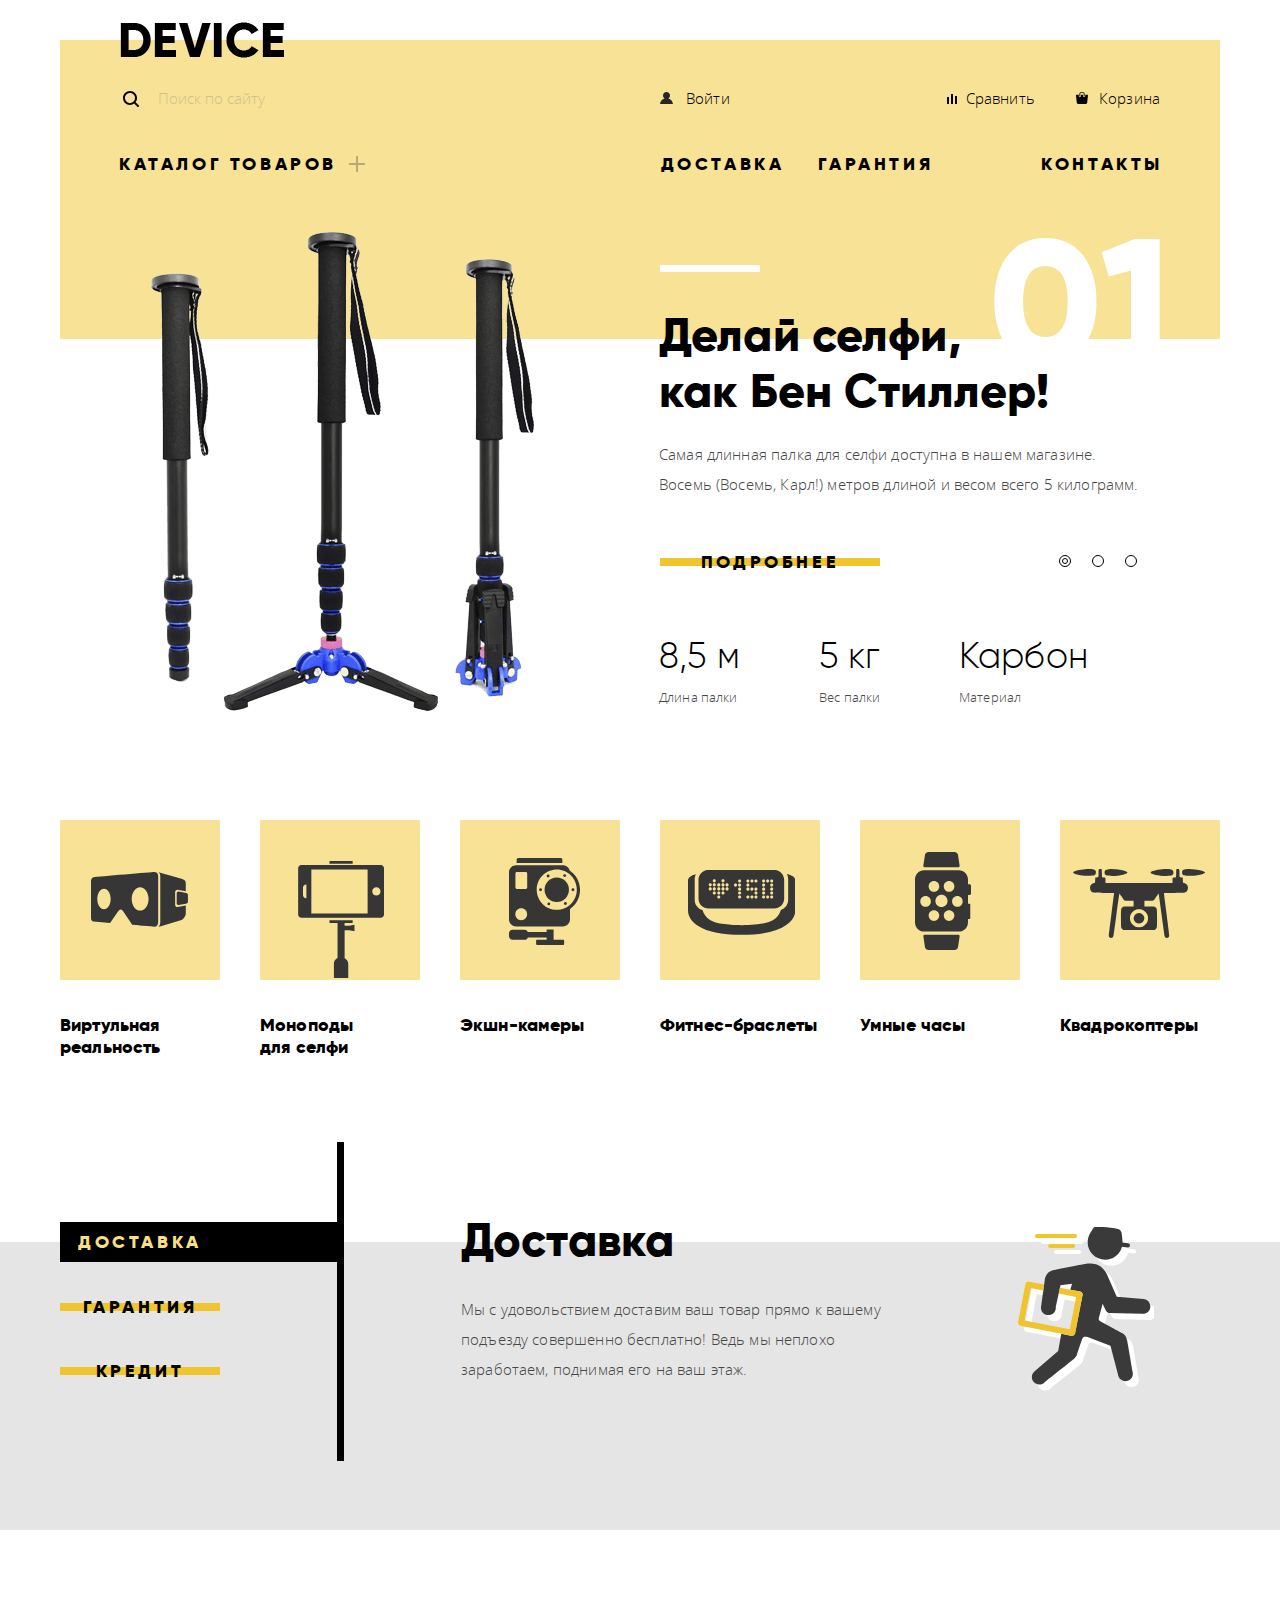
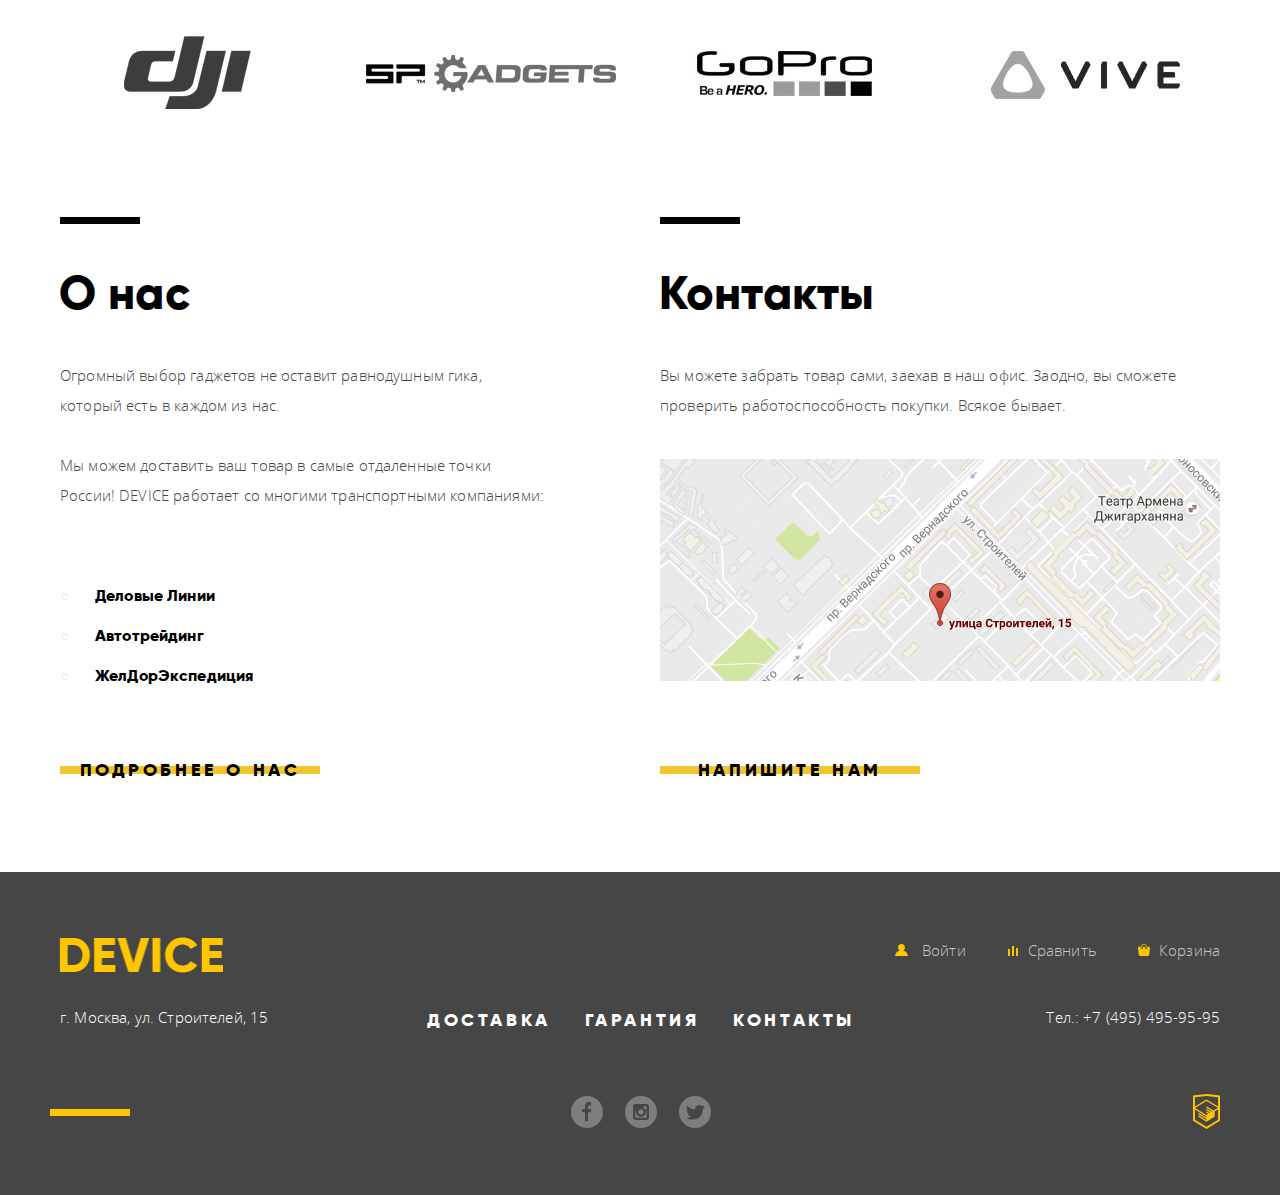
==== commit efd45d2f: "Заново оптимизировал исправленный css" ====
--- a/index.html
+++ b/index.html
@@ -4,7 +4,7 @@
 	<meta charset="utf-8">
 	<title>HTML Academy: Девайс</title>
 	<link href="css/normalize.css" rel="stylesheet">
-	<link href="css/style.css" rel="stylesheet">
+	<link href="css/style-mini.css" rel="stylesheet">
 </head>
 <body>
 	<header class="main-header">
--- a/css/style-mini.css
+++ b/css/style-mini.css
@@ -0,0 +1 @@
+@-webkit-keyframes bounce{0%{-webkit-transform:translateY(-2000px);transform:translateY(-2000px)}70%{-webkit-transform:translateY(30px);transform:translateY(30px)}90%{-webkit-transform:translateY(-10px);transform:translateY(-10px)}to{-webkit-transform:translateY(0);transform:translateY(0)}}@keyframes bounce{0%{-webkit-transform:translateY(-2000px);transform:translateY(-2000px)}70%{-webkit-transform:translateY(30px);transform:translateY(30px)}90%{-webkit-transform:translateY(-10px);transform:translateY(-10px)}to{-webkit-transform:translateY(0);transform:translateY(0)}}@-webkit-keyframes shake{0%,to{-webkit-transform:translateX(0);transform:translateX(0)}10%,30%,50%,70%,90%{-webkit-transform:translateX(-10px);transform:translateX(-10px)}20%,40%,60%,80%{-webkit-transform:translateX(10px);transform:translateX(10px)}}@keyframes shake{0%,to{-webkit-transform:translateX(0);transform:translateX(0)}10%,30%,50%,70%,90%{-webkit-transform:translateX(-10px);transform:translateX(-10px)}20%,40%,60%,80%{-webkit-transform:translateX(10px);transform:translateX(10px)}}@font-face{font-family:"Gilroy";font-weight:400;font-style:normal;src:local("Gilroy Light"),url(../fonts/gilroylight.woff2) format("woff2")}@font-face{font-family:"Gilroy";font-weight:700;font-style:normal;src:local("Gilroy ExtraBold"),url(../fonts/gilroyextrabold.woff2) format("woff2")}@font-face{font-family:"Open Sans";font-weight:300;font-style:normal;src:local("Open Sans Light"),url(../fonts/opensanslight.woff2) format("woff2")}@font-face{font-family:"Open Sans";font-weight:400;font-style:normal;src:local("Open Sans"),url(../fonts/opensans.woff2) format("woff2")}body,html{width:100%}body{margin:0;padding:0;font-family:"Open Sans","Arial",sans-serif;font-size:15px;line-height:30px;letter-spacing:.01em;color:#464646;font-weight:300;background-color:#fff}a{text-decoration:none}.visually-hidden:not(:focus):not(:active),input[type=checkbox].visually-hidden,input[type=radio].visually-hidden{position:absolute;width:1px;height:1px;margin:-1px;border:0;padding:0;white-space:nowrap;-webkit-clip-path:inset(100%);clip-path:inset(100%);clip:rect(0 0 0 0);overflow:hidden}.container{width:1160px;margin:0 auto;padding:0 10px}.content-container{width:1040px;margin:0 auto}.main-header{margin-top:22px}.main-navigation{display:-webkit-box;display:-ms-flexbox;display:flex;-ms-flex-wrap:wrap;flex-wrap:wrap;-webkit-box-pack:justify;-ms-flex-pack:justify;justify-content:space-between;-webkit-box-align:start;-ms-flex-align:start;align-items:flex-start;-ms-flex-line-pack:start;align-content:flex-start;min-height:168px;padding:0 60px;line-height:36px;color:#000;background-color:#f7e296}.logo-title{width:164px;height:36px;margin-left:60px}.main-header .logo-title::before{content:"";position:absolute;z-index:-1;width:1160px;height:18px;margin-top:18px;margin-left:-60px;background-color:#f7e296}.logo-title a:hover,.search input:hover{opacity:.6}.logo-title a:active{opacity:.3}.search-wrap{display:-webkit-box;display:-ms-flexbox;display:flex;-webkit-box-align:center;-ms-flex-align:center;align-items:center;width:440px;margin-top:15px}.search,.search-wrap{position:relative}.search-label::before{content:"";position:absolute;top:18px;width:16px;height:16px;margin-right:20px;margin-left:3px;padding:0;line-height:36px;background-image:url(../img/search.svg);background-repeat:no-repeat}.button-search::after{content:"";position:absolute;bottom:0;left:0;width:99%;height:2px;background-color:#000}.search input{width:312px;height:49px;margin-left:38px;padding:0;font:inherit;background-color:transparent;border:0;outline:0;opacity:.3}.search input:focus{opacity:1}.button-search{display:none;width:85px;height:49px;font:inherit;line-height:36px;color:#000;background-color:transparent;border:2px solid #000;cursor:pointer}.button-search:hover{color:#fff;background-color:#000}.button-search:active{display:inline-block;color:rgba(255,255,255,.3);background-color:#000}.search input:focus+.button-search{display:inline-block;vertical-align:top}.site-menu,.submenu,.user-menu{list-style:none}.user-menu{display:-webkit-box;display:-ms-flexbox;display:flex;-ms-flex-wrap:wrap;flex-wrap:wrap;-webkit-box-align:center;-ms-flex-align:center;align-items:center;width:500px;margin-top:22px;margin-bottom:0;padding:0}.user-menu li{position:relative;padding-left:26px;margin-right:38px}.user-menu li:first-child{margin-right:auto;margin-left:0}.user-menu li:last-child{margin-right:0}.user-menu li.user-item-enter{margin-right:20px}.user-menu .user-item-exit{padding:0;margin-right:auto}.basket::before,.compare::before,.login-in::before{content:"";position:absolute;width:13px;height:13px;background-repeat:no-repeat}.login-in::before{top:12px;left:0;background-image:url(../img/user.svg)}.compare::before{top:14px;left:7px;background-image:url(../img/compare.svg)}.basket::before{top:12px;left:3px;background-image:url(../img/cart.svg)}.login-out{opacity:.3}.site-menu{display:-webkit-box;display:-ms-flexbox;display:flex;-ms-flex-wrap:wrap;flex-wrap:wrap;-ms-flex-preferred-size:1040px;flex-basis:1040px;width:1040px;margin-top:24px;padding:0}.site-menu .site-menu-catalog{position:relative;margin-left:-1px;margin-right:auto;padding-right:28px}.site-menu>li{margin-right:34px}.site-menu>li:last-child{margin-left:74px;margin-right:-3px}.site-menu-link{font-family:"Gilroy","Arial",sans-serif;font-size:18px;line-height:1.2;letter-spacing:.2em;font-weight:700;text-transform:uppercase;text-align:end}.site-menu-catalog>a::after,.site-menu-catalog>a::before{content:"";position:absolute;top:10px;right:0;width:16px;height:16px;background-image:-webkit-linear-gradient(top,transparent 7px,#b8a974 7px,#b8a974 9px,transparent 9px);background-image:-o-linear-gradient(top,transparent 7px,#b8a974 7px,#b8a974 9px,transparent 9px);background-image:linear-gradient(to bottom,transparent 7px,#b8a974 7px,#b8a974 9px,transparent 9px)}.site-menu-catalog a::after{-webkit-transform:rotate(90deg);-ms-transform:rotate(90deg);transform:rotate(90deg)}.submenu-wrap{position:absolute;left:-59px;display:none;width:1160px;min-height:157px;padding:0;background-color:#f7e296}.submenu{display:-webkit-box;display:-ms-flexbox;display:flex;-ms-flex-wrap:wrap;flex-wrap:wrap;-ms-flex-line-pack:start;align-content:flex-start;width:640px;margin-top:15px;padding-left:60px}.submenu-item-camera,.submenu-item-selfie,.submenu-item-vr{width:240px}.submenu-item-fitnes,.submenu-item-watch{width:200px}.site-menu-link,.submenu-link,.user-menu-link{color:#000}.site-menu-item:hover .site-menu-link,.submenu-link:hover,.user-menu-link:hover{opacity:.6}.site-menu-catalog:hover,.slider-controls label:hover{cursor:pointer}.site-menu-item:active .site-menu-link,.submenu-link:active,.user-menu-link:active{opacity:.3}.site-menu-catalog:hover .submenu-wrap,.site-menu-link:focus+.submenu-wrap{z-index:1;display:block;cursor:pointer}.info h2,.info-title,.page-title,.service-title,.slider-title{font-family:"Gilroy","Arial",sans-serif;font-size:47px;line-height:1.2;color:#000;font-weight:700}.slider{position:relative;width:1160px;min-height:508px}.slider::before{content:"";position:absolute;z-index:-1;width:1160px;height:113px;background-color:#f7e296}.slider::after{content:"";position:absolute;top:39px;right:460px;width:100px;height:7px;background-color:#fff}.slider-wrap{display:none;-webkit-box-align:start;-ms-flex-align:start;align-items:flex-start}.slider-fitness::before,.slider-quadcopter::before,.slider-selfie::before{position:absolute;top:-13px;right:46px;z-index:-1;font-family:"Gilroy","Arial",sans-serif;font-size:179.2px;line-height:179.2px;letter-spacing:.01em;color:#fff;font-weight:700}.slider-selfie::before{content:"01"}.slider-fitness::before{content:"02"}.slider-quadcopter::before{content:"03"}.slider-img{width:599px}.slider-selfie-img{width:384px;height:486px;margin-top:2px;margin-left:90px}.slider-fitness-img{width:345px;height:485px;margin-top:14px;margin-left:116px}.slider-quadcopter-img{width:526px;height:334px;margin-top:67px;margin-left:31px}.slider-content{width:560px}.slider-title{margin-top:81px;margin-bottom:0}.slider-description{width:481px;margin-top:19px;margin-bottom:0;padding:0}.button{display:inline-block;min-height:30px;padding-top:10px;font-family:"Gilroy","Arial",sans-serif;font-size:18px;line-height:1.2;letter-spacing:.2em;color:#000;font-weight:700;text-transform:uppercase;text-align:center;vertical-align:top;background-image:-webkit-gradient(linear,left top,left bottom,color-stop(40%,transparent),color-stop(40%,#f0c52e),color-stop(60%,#f0c52e),color-stop(60%,transparent));background-image:-webkit-linear-gradient(top,transparent 40%,#f0c52e 40%,#f0c52e 60%,transparent 60%);background-image:-o-linear-gradient(top,transparent 40%,#f0c52e 40%,#f0c52e 60%,transparent 60%);background-image:linear-gradient(to bottom,transparent 40%,#f0c52e 40%,#f0c52e 60%,transparent 60%)}.button:hover{background:#f0c52e}.button:active{color:rgba(0,0,0,.3)}.slider-more{min-width:220px;max-width:350px;margin-top:43px;margin-left:1px}.slider-table{margin-top:53px;margin-bottom:0;border-collapse:collapse}.slider-table-features{font-family:"Gilroy","Arial",sans-serif;font-size:36px;line-height:1.2;color:#000;font-weight:400}.slider-table-features td{width:160px;padding:0}.slider-table-features td:nth-child(2){width:140px}.slider-table-title th{padding:9px 0 0;font-size:13px;line-height:20px;font-weight:300;text-align:left}.slider-controls{position:absolute;bottom:167px;right:83px;display:-webkit-box;display:-ms-flexbox;display:flex;-webkit-box-pack:justify;-ms-flex-pack:justify;justify-content:space-between;width:78px}.slider-controls label{position:relative;width:10px;height:10px;background-color:transparent;border:1px solid #000;border-radius:50%}.slider-controls label::before{content:"";position:absolute;top:2px;left:2px;opacity:0;width:4px;height:4px;border:1px solid #000;border-radius:50%}.slider-fitness-radio:checked~.slider-controls .slider-fitness-label::before,.slider-quadcopter-radio:checked~.slider-controls .slider-quadcopter-label::before,.slider-selfie-radio:checked~.slider-controls .slider-selfie-label::before{opacity:1}.slider-fitness-radio:checked~.slider-fitness,.slider-quadcopter-radio:checked~.slider-quadcopter,.slider-selfie-radio:checked~.slider-selfie{display:-webkit-box;display:-ms-flexbox;display:flex}.slider-fitness-radio:focus~.slider-controls .slider-fitness-label,.slider-quadcopter-radio:focus~.slider-controls .slider-quadcopter-label,.slider-selfie-radio:focus~.slider-controls .slider-selfie-label{-webkit-box-shadow:0 0 2px 2px #87ceeb;box-shadow:0 0 2px 2px #87ceeb}.page-title-wrap{margin-left:60px;margin-top:32px}.breadcrumbs,.page-title{margin-bottom:0}.breadcrumbs{display:-webkit-box;display:-ms-flexbox;display:flex;margin-top:16px;padding:0;list-style:none}.breadcrumbs li{position:relative;margin-right:37px}.breadcrumbs li:not(:first-child)::before{content:"";position:absolute;top:15px;left:-23px;width:4px;height:4px;background-color:transparent;border-right:1px solid #000;border-bottom:1px solid #000;-webkit-transform:rotate(-45deg);-ms-transform:rotate(-45deg);transform:rotate(-45deg)}.breadcrumbs a{font-size:14px;line-height:36px;color:rgba(0,0,0,.3);font-weight:300}.breadcrumbs a:hover{color:rgba(0,0,0,.6)}.breadcrumbs a:active{color:rgba(0,0,0,.1)}.box-title{margin:0;font-family:"Gilroy","Arial",sans-serif;font-size:16px;line-height:1.2;letter-spacing:.2em;color:#000;font-weight:700;text-transform:uppercase}.catalog-wrap{position:relative;display:-webkit-box;display:-ms-flexbox;display:flex;min-height:1287px;margin-top:38px}.catalog-wrap::before,.filter{background-color:rgba(0,0,0,.08)}.catalog-wrap::before{content:"";position:absolute;top:1px;z-index:-1;width:100%;height:70px}.filter,.filter-wrap{display:-webkit-box;display:-ms-flexbox;display:flex;-webkit-box-orient:vertical;-webkit-box-direction:normal;-ms-flex-direction:column;flex-direction:column}.filter{-webkit-box-flex:1;-ms-flex-positive:1;flex-grow:1;-ms-flex-preferred-size:328px;flex-basis:328px;-webkit-box-align:end;-ms-flex-align:end;align-items:flex-end}.filter-wrap{-webkit-box-align:start;-ms-flex-align:start;align-items:flex-start;width:328px}.filter-item{width:200px;margin-left:60px}.filter-title,.filter-title-wrap{display:-webkit-box;display:-ms-flexbox;display:flex}.filter-title-wrap{-webkit-box-align:center;-ms-flex-align:center;align-items:center;min-height:70px}.filter-price{min-height:140px;margin-top:70px}.filter-color{min-height:285px}.filter-bluetooth{min-height:126px}.filter-button{display:inline-block;min-height:40px;min-width:200px;margin-top:31px;padding:0;vertical-align:top;cursor:pointer}.filter-form .filter-button:hover{background-color:#f0c52e}.filter-line{height:2px;margin:0;background-color:#000;border:0}.filter-form{padding-right:1px}.filter-fieldset{margin-top:12px;padding:0;border:0}.fieldset-wrap{position:relative;display:-webkit-box;display:-ms-flexbox;display:flex;-webkit-box-orient:vertical;-webkit-box-direction:normal;-ms-flex-direction:column;flex-direction:column}.filter-input,.filter-label{cursor:pointer}.filter-item-title{position:relative;left:-3px;font-family:"Gilroy","Arial",sans-serif;font-size:18px;line-height:1.2;color:#000;font-weight:700}.filter-label{font:inherit;font-size:14px;line-height:40px;color:#000;font-weight:300}.price-wrap{display:-webkit-box;display:-ms-flexbox;display:flex;-ms-flex-wrap:wrap;flex-wrap:wrap;width:230px;margin-top:26px;margin-left:-8px}.price-button{position:relative;-ms-flex-negative:0;flex-shrink:0;width:20px;height:20px;margin-right:93px;background-color:#fff;border-radius:50%;-webkit-box-shadow:0 3px 0 -1px #dadada;box-shadow:0 3px 0 -1px #dadada;cursor:pointer}.price-button::before{content:"";position:absolute;top:50%;left:50%;width:4px;height:4px;margin-top:-2px;margin-left:-2px;background-color:#b1b1b1;border-radius:50%}.price-button:first-child::after{content:"";position:absolute;top:10px;left:10px;z-index:-1;width:196px;height:2px;background-image:-webkit-gradient(linear,left top,right top,color-stop(55%,#91c92f),color-stop(55%,#dbdbdb));background-image:-webkit-linear-gradient(left,#91c92f 55%,#dbdbdb 55%);background-image:-o-linear-gradient(left,#91c92f 55%,#dbdbdb 55%);background-image:linear-gradient(to right,#91c92f 55%,#dbdbdb 55%)}.price-text{margin-top:2px;margin-right:57px;margin-left:5px;font-family:"Gilroy","Arial","sans-serif";font-size:14px;line-height:22px;color:rgba(0,0,0,.2)}.filter-checkbox-title,.filter-radio-title{position:relative;margin-left:36px}.filter-checkbox-title:first-of-type,.filter-radio-title:first-of-type{margin-top:19px}.filter-checkbox-title::before{content:"";position:absolute;left:-40px;margin-top:8px;width:19px;height:19px;background-color:transparent;border:2px solid #000;border-radius:3px}.filter-checkbox:checked+.filter-checkbox-title::after{content:"";position:absolute;top:0;left:-35px;margin-top:9px;width:17px;height:7px;background-color:transparent;border-left:4px solid #000;border-bottom:4px solid #000;border-radius:0;-webkit-transform:rotate(-45deg);-ms-transform:rotate(-45deg);transform:rotate(-45deg)}.filter-radio-title::before{content:"";position:absolute;left:-40px;margin-top:6px;width:17px;height:17px;background-color:transparent;border:4px solid #000;border-radius:50%}.filter-radio-item:checked+.filter-radio-title::after{content:"";position:absolute;top:0;left:-32px;margin-top:14px;width:9px;height:9px;background-color:#000;border-radius:50%}.filter-checkbox-title:hover::after,.filter-checkbox-title:hover::before,.filter-radio-title:hover::after,.filter-radio-title:hover::before,.sort-list-link:hover{opacity:.6}.filter-input:focus+.filter-label::before{-webkit-box-shadow:0 0 2px 2px #87ceeb;box-shadow:0 0 2px 2px #87ceeb}.filter-input:disabled+.filter-label{opacity:.25}.catalog{-webkit-box-orient:vertical;-webkit-box-direction:normal;-ms-flex-direction:column;flex-direction:column;margin-left:72px;-webkit-box-flex:1;-ms-flex-positive:1;flex-grow:1;-ms-flex-preferred-size:760px;flex-basis:760px}.catalog,.catalog-sort,.sort-list{display:-webkit-box;display:-ms-flexbox;display:flex}.catalog-sort{-webkit-box-pack:justify;-ms-flex-pack:justify;justify-content:space-between;-webkit-box-align:center;-ms-flex-align:center;align-items:center;min-height:70px;width:760px}.sort-list{-ms-flex-wrap:wrap;flex-wrap:wrap;width:560px;margin:0;padding:0;list-style:none}.sort-list-link{font-size:14px;line-height:18px;color:#000;font-weight:300;opacity:.3}.sort-list-link:active{opacity:1}.sort-ending{opacity:.2}.sort-ending:hover{opacity:.4}.catalog-item-image:hover .catalog-buttons-hidden,.sort-link-current{opacity:1}.sort-down,.sort-up{position:relative;width:0;height:0;border-left:6px solid transparent;border-right:6px solid transparent}.sort-up{bottom:14px;margin-right:18px;border-bottom:10px solid #000}.sort-down{top:15px;border-top:10px solid #000}.sort-list li:not([class*=ending]){margin-right:30px}.sort-popularity,.sort-type{margin-right:0}.sort-price{margin-left:1}.sort-item-up{margin-left:auto}.catalog-content,.catalog-item,.catalog-list{display:-webkit-box;display:-ms-flexbox;display:flex;-ms-flex-wrap:wrap;flex-wrap:wrap}.catalog-content{width:760px}.catalog-item,.catalog-list{-webkit-box-pack:justify;-ms-flex-pack:justify;justify-content:space-between}.catalog-list{padding:0;list-style:none}.catalog-item{-ms-flex-line-pack:start;align-content:flex-start;width:360px;margin-top:53px}.catalog-item-image{position:relative}.catalog-item-image img{width:360px;height:380px}.catalog-item-new::before{content:"New";position:absolute;top:51px;right:40px;font-family:"Gilroy","Arial",sans-serif;font-size:14px;line-height:1.2;letter-spacing:.05;color:#cecece;font-weight:700;text-transform:uppercase}.catalog-item-new::after{content:"";position:absolute;top:27px;right:26px;width:58px;height:58px;border:2px solid #cecece;border-radius:50%}.catalog-buttons-hidden{position:absolute;top:172px;left:81px;display:-webkit-box;display:-ms-flexbox;display:flex;-webkit-box-orient:vertical;-webkit-box-direction:normal;-ms-flex-direction:column;flex-direction:column;-webkit-box-pack:center;-ms-flex-pack:center;justify-content:center;-webkit-box-align:center;-ms-flex-align:center;align-items:center;opacity:0}.catalog-buttons-hidden .button{min-width:200px}.catalog-item-image:hover img{opacity:.7}.catalog-item h3{-webkit-box-ordinal-group:2;-ms-flex-order:1;order:1;width:280px;margin:25px 0 0;line-height:10px}.catalog-item-title{font-family:"Gilroy","Arial",sans-serif;font-size:18px;line-height:1.2;color:#000;font-weight:700}.add-compare{margin-top:6px;font-size:13px;line-height:36px;color:#000;font-weight:300;opacity:.5}.add-compare:hover{opacity:1}.add-compare:active{opacity:.2}.catalog-item-price{-webkit-box-ordinal-group:3;-ms-flex-order:2;order:2;margin-top:26px;font-family:"Gilroy","Arial",sans-serif;font-size:16px;line-height:1.2;color:#464646;font-weight:400}.pagination,.pagination-list{display:-webkit-box;display:-ms-flexbox;display:flex}.pagination{margin-top:23px;margin-bottom:77px;width:760px}.pagination-list{-ms-flex-wrap:wrap;flex-wrap:wrap;-webkit-box-pack:justify;-ms-flex-pack:justify;justify-content:space-between;margin:0;padding:0;width:100%;min-height:70px;list-style:none;background-color:#ebebeb}.pagination-back,.pagination-forward,.pagination-number,.pagination-number-list{display:-webkit-box;display:-ms-flexbox;display:flex;-ms-flex-wrap:wrap;flex-wrap:wrap;-webkit-box-align:center;-ms-flex-align:center;align-items:center}.pagination-number{padding:0;list-style:none}.pagination-back,.pagination-forward,.pagination-number-list{-webkit-box-pack:center;-ms-flex-pack:center;justify-content:center;min-width:126px}.pagination a{font-family:"Gilroy","Arial",sans-serif;font-size:16px;line-height:1.2;letter-spacing:.2em;font-weight:700;text-transform:uppercase}.pagination-number-item:not(:last-of-type){margin-right:28px}.pagination-back a:active,.pagination-forward a:active,.pagination-number-link{color:rgba(0,0,0,.3)}.pagination-number-link:hover{color:rgba(0,0,0,.6)}.pagination-back a,.pagination-forward a,.pagination-item-current,.pagination-number-link:active{color:#000}.pagination-back:hover,.pagination-forward:hover{background-color:#d9d9d9}.pagination-back:active,.pagination-forward:active{color:rgba(0,0,0,.3)}.popular{min-height:250px}.popular-list{display:-webkit-box;display:-ms-flexbox;display:flex;-ms-flex-wrap:wrap;flex-wrap:wrap;-webkit-box-pack:justify;-ms-flex-pack:justify;justify-content:space-between;margin:86px 0 0;padding:0;list-style:none}.popular-list li{width:160px}.popular-item{display:block;font-family:"Gilroy","Arial",sans-serif;font-size:18px;line-height:1.2;color:#000;font-weight:700}.popular-item::before{content:"";display:block;width:160px;height:160px;margin-bottom:35px;background-color:#f7e296;background-repeat:no-repeat;background-position:50% 50%}.popular-vr::before{background-image:url(../img/popular-1.svg);background-position:31px 52px}.popular-selfie::before{background-image:url(../img/popular-2.svg);background-position:38px 41px}.popular-camera::before{background-image:url(../img/popular-3.svg);background-position:49px 38px}.popular-fitness::before{background-image:url(../img/popular-4.svg);background-position:28px 50px}.popular-watch::before{background-image:url(../img/popular-5.svg);background-position:55px 32px}.popular-quadcopter::before{background-image:url(../img/popular-6.svg);background-position:13px 49px}.popular-item:hover::before{background-color:#f0c52e}.popular-item:active{opacity:.3}.service{position:relative}.service::before{content:"";position:absolute;top:30px;z-index:-1;width:100%;height:100%;background-color:#e5e5e5}.service-list,.service-list-wrap,.service-wrap{display:-webkit-box;display:-ms-flexbox;display:flex}.service-wrap{min-height:288px;margin-top:142px}.service-list,.service-list-wrap{-webkit-box-orient:vertical;-webkit-box-direction:normal;-ms-flex-direction:column;flex-direction:column}.service-list{position:relative;-webkit-box-pack:justify;-ms-flex-pack:justify;justify-content:space-between;width:280px;min-height:169px;margin:10px 121px 0 0;padding:0;list-style:none}.service-list::before{content:"";position:absolute;top:-80px;right:-4px;width:7px;height:319px;background-color:#000}.service-list li{min-height:40px}.service-list .button{min-width:160px;vertical-align:bottom;text-transform:uppercase;cursor:pointer}.service-credit-radio:checked~.service-list-wrap .service-credit-item,.service-delivery-radio:checked~.service-list-wrap .service-delivery-item,.service-warrantly-radio:checked~.service-list-wrap .service-warrantly-item{background-color:#000}.service-credit-radio:checked~.service-list-wrap .credit-link,.service-delivery-radio:checked~.service-list-wrap .delivery-link,.service-warrantly-radio:checked~.service-list-wrap .warrantly-link{color:#f7e184;background-color:#000;background-image:none;opacity:1}.service-credit-radio:focus~.service-list-wrap .service-credit-item,.service-delivery-radio:focus~.service-list-wrap .service-delivery-item,.service-warrantly-radio:focus~.service-list-wrap .service-warrantly-item{outline:2px solid #87ceeb}.service-list .button:active{color:#f7e184;background-color:#000;background-image:none;opacity:1}.credit,.delivery,.warrantly{position:relative;display:none;width:700px}.credit::before,.delivery::before,.warrantly::before{content:"";position:absolute;top:15px;right:7px;width:136px;height:164px;background-image:url(../img/delivery.svg);background-repeat:no-repeat}.credit::before,.warrantly::before{top:-9px;right:-13px;width:171px;height:195px;background-image:url(../img/warrantly.svg)}.credit::before{right:11px;width:156px;height:188px;background-image:url(../img/credit.svg)}.service-title{margin:0}.service-text{width:435px;margin-top:26px}.service-credit-radio:checked~.service-content .credit,.service-delivery-radio:checked~.service-content .delivery,.service-warrantly-radio:checked~.service-content .warrantly{display:block}.brands{min-height:100px;margin-top:124px}.brands-list{display:-webkit-box;display:-ms-flexbox;display:flex;-ms-flex-wrap:wrap;flex-wrap:wrap;-webkit-box-pack:justify;-ms-flex-pack:justify;justify-content:space-between;margin:0;padding:0;list-style:none}.brands-item{width:260px;height:100px}.brands-link{position:relative;display:block}.brands-img{position:absolute}.brands-img:last-child{display:none}.brands-item:hover .brands-img:last-child{display:block}.about,.about-wrap,.contacts,.contacts-wrap,.info{display:-webkit-box;display:-ms-flexbox;display:flex}.info{position:relative;margin-top:117px}.about,.about-wrap,.contacts,.contacts-wrap{-webkit-box-orient:vertical;-webkit-box-direction:normal;-ms-flex-direction:column;flex-direction:column}.about,.contacts{-webkit-box-align:start;-ms-flex-align:start;align-items:flex-start;min-height:549px}.about{width:600px}.contacts{width:560px}.about::before,.contacts::before{content:"";position:absolute;top:-24px;width:80px;height:7px;margin-left:10px;background-color:#000}.about::before{left:0}.contacts::before{left:600px}.info h2,.info-title{margin-top:24px;margin-bottom:24px;margin-left:-1px}.about .info-text,.info p{width:485px}.contacts .info-text{width:520px}.info ul,.transport-list{margin-top:51px;margin-bottom:auto;padding:0;font-family:"Gilroy","Arial",sans-serif;font-size:16px;line-height:40px;color:#000;font-weight:700;list-style:none}.transport-list li{position:relative;padding-left:35px}.transport-list li::before{content:"";position:absolute;top:17px;left:1px;width:5px;height:5px;background-color:transparent;border:1px solid #e6e6e6;border-radius:50%}.contacts-map{margin-top:24px}.info-button{min-width:260px;margin-top:auto;margin-bottom:0}.main-footer{min-height:323px;margin-top:82px;color:#fff;background-color:#464646}.footer{margin:0}.footer-bottom,.main-footer .container{display:-webkit-box;display:-ms-flexbox;display:flex}.main-footer .container{position:relative;-webkit-box-orient:vertical;-webkit-box-direction:normal;-ms-flex-direction:column;flex-direction:column;-webkit-box-align:start;-ms-flex-align:start;align-items:flex-start}.footer-bottom{-ms-flex-wrap:wrap;flex-wrap:wrap}.footer-middle,.main-footer .container{-webkit-box-pack:justify;-ms-flex-pack:justify;justify-content:space-between}.footer-middle,.footer-top,.footer-user-menu{display:-webkit-box;display:-ms-flexbox;display:flex;-ms-flex-wrap:wrap;flex-wrap:wrap}.footer-top{-webkit-box-pack:justify;-ms-flex-pack:justify;justify-content:space-between;margin-top:60px;width:100%}.footer-top .logo-title{margin-top:5px;margin-left:-1px}.footer-user-menu{width:700px;margin:0;padding:0}.footer-user-menu li{position:relative;margin-right:62px}.footer-user-menu li:first-of-type{margin-left:auto}.footer-user-menu li:last-of-type{margin-right:0}.footer-user-menu .footer-profile-item{margin-right:20px}.footer-menu,.footer-social,.footer-user-menu{list-style:none}.footer-basket,.footer-compare,.footer-login-link{line-height:36px;color:rgba(255,255,255,.7)}.footer-login-out{line-height:36px;color:rgba(255,255,255,.3)}.footer-menu a,.footer-user-menu a:hover{color:#fff}.footer-user-menu a:active{opacity:.3}.footer-basket::before,.footer-compare::before,.footer-login-link::before{content:"";position:absolute;width:13px;height:13px;background-repeat:no-repeat}.footer-login-link::before{top:12px;left:-27px;background-image:url(../img/user-footer.svg)}.footer-compare::before{top:14px;left:-20px;background-image:url(../img/compare-footer.svg)}.footer-basket::before{top:12px;left:-21px;background-image:url(../img/cart-footer.svg)}.footer-middle{width:100%;margin-top:29px}.footer-contacts{width:360px;margin:0}.footer-menu{display:-webkit-box;display:-ms-flexbox;display:flex;-ms-flex-wrap:wrap;flex-wrap:wrap;-webkit-box-pack:justify;-ms-flex-pack:justify;justify-content:space-between;width:440px;margin:0;padding:0;font-family:"Gilroy","Arial",sans-serif;font-size:18px;line-height:36px;letter-spacing:.2em;font-weight:700;text-transform:uppercase}.footer-menu li:first-child{margin-left:7px}.footer-menu li:last-child{margin-right:5px}.copyright:hover,.footer-menu a:hover,.footer-social li:hover{opacity:.6}.copyright:active,.footer-menu a:active{opacity:.3}.footer-phone{width:360px;margin:0;text-align:right}.footer-bottom{-webkit-box-pack:end;-ms-flex-pack:end;justify-content:flex-end;width:100%;margin-top:56px}.footer-bottom::before{content:"";position:absolute;bottom:22px;left:0;width:80px;height:7px;background-color:#ffc600}.footer-social{position:relative;display:-webkit-box;display:-ms-flexbox;display:flex;-ms-flex-wrap:wrap;flex-wrap:wrap;-ms-flex-pack:distribute;justify-content:space-around;width:162px;min-height:32px;margin-top:2px;margin-right:471px;margin-bottom:0;padding:0;background-repeat:no-repeat;opacity:.3}.footer-social li:active{opacity:.1}.social-fb::before,.social-instagramm::before,.social-twitter::before{content:"";display:block;width:33px;height:33px;background-repeat:no-repeat;cursor:pointer}.social-fb::before{background-image:url(../img/fb.svg)}.social-instagramm::before{background-image:url(../img/instagram.svg)}.social-twitter::before{background-image:url(../img/twitter.svg)}.popup{position:fixed;top:120px;left:50%;z-index:1;width:960px;min-height:553px;margin-left:-480px;background-color:#fff;-webkit-box-shadow:35px 15px 70px -40px rgba(0,0,0,.75),-35px 15px 70px -40px rgba(0,0,0,.75);box-shadow:35px 15px 70px -40px rgba(0,0,0,.75),-35px 15px 70px -40px rgba(0,0,0,.75)}.map{display:none;height:559px}.map iframe{position:relative;z-index:2}.map .map-fullsize{position:absolute;top:0;left:0;z-index:1}.map .popup-close{z-index:2}.write-us{display:none;-webkit-box-pack:center;-ms-flex-pack:center;justify-content:center;background-color:#fff}.write-us-form,.write-us-item{display:-webkit-box;display:-ms-flexbox;display:flex;-ms-flex-wrap:wrap;flex-wrap:wrap}.write-us-form{-webkit-box-pack:justify;-ms-flex-pack:justify;justify-content:space-between;-ms-flex-line-pack:start;align-content:flex-start;margin-top:81px;width:759px}.write-us-item{-webkit-box-orient:vertical;-webkit-box-direction:normal;-ms-flex-direction:column;flex-direction:column;-webkit-box-align:start;-ms-flex-align:start;align-items:flex-start;width:360px}.write-us-textarea{width:100%;margin-top:23px}.write-us-form label{font-family:"Gilroy","Arial",sans-serif;font-size:18px;line-height:18px;color:#000;font-weight:700}.write-us-form input{width:320px}.write-us-form input,.write-us-form textarea{margin-top:10px;padding:15px 20px;font:inherit;font-size:14px;line-height:18px;font-weight:400;color:#464646;background-color:rgba(229,229,229,.5);border:0}.write-us-form input::-webkit-input-placeholder,.write-us-form textarea::-webkit-input-placeholder{opacity:.5}.write-us-form input::-moz-placeholder,.write-us-form textarea::-moz-placeholder{opacity:.5}.write-us-form input:-ms-input-placeholder,.write-us-form textarea:-ms-input-placeholder{opacity:.5}.write-us-form textarea{width:100%;height:126px;resize:none}.write-us-form input:hover,.write-us-form textarea:hover{background-color:rgba(229,229,229,.8)}.write-us-form input:focus,.write-us-form textarea:focus{background-color:rgba(255,255,255,.5);outline:3px solid rgba(240,194,46,.5)}.write-us-form input:invalid,.write-us-form textarea:invalid{background-color:rgba(237,181,181,.5)}.button[type=submit],.popup-close{padding:0;background-color:transparent;border:0}.popup-close{position:absolute;top:22px;right:22px;width:55px;height:55px;background-color:#f0c52e;border-radius:50%;opacity:.5}.popup button[type=submit]{min-width:200px;min-height:40px;margin-top:26px}.popup button[type=submit]:hover{background:#f0c52e;cursor:pointer}.popup-close::after,.popup-close::before{content:"";position:absolute;top:12px;right:26px;width:2px;height:30px;background-color:#fff}.popup-close::before{-webkit-transform:rotate(45deg);-ms-transform:rotate(45deg);transform:rotate(45deg)}.popup-close::after{-webkit-transform:rotate(-45deg);-ms-transform:rotate(-45deg);transform:rotate(-45deg)}.popup-close:hover{opacity:1;cursor:pointer}.popup-close:active{opacity:.3}.popup-show{display:-webkit-box;display:-ms-flexbox;display:flex;-webkit-animation:bounce .6s;animation:bounce .6s}.popup-error{-webkit-animation:shake .6s;animation:shake .6s}